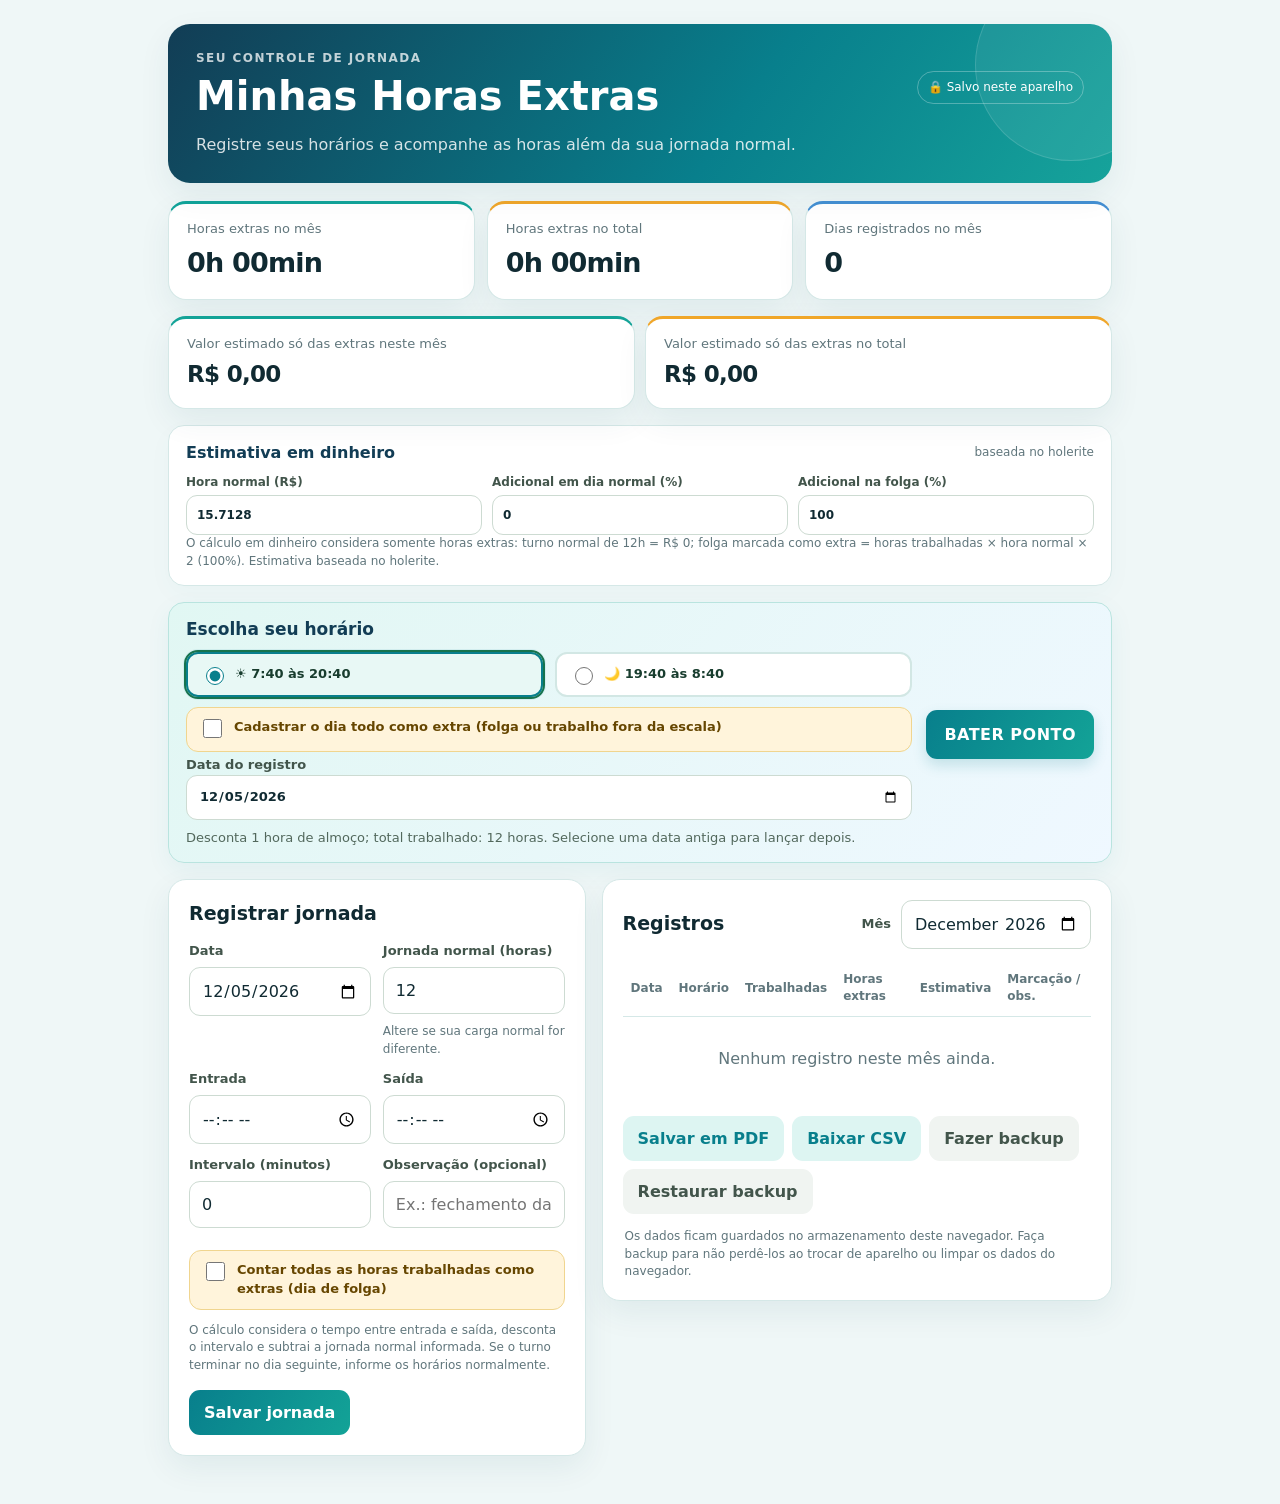
==== index.html @ ef418104 "Rename index 34.html to index.html" ====
<!doctype html>
<html lang="pt-BR">
<head>
<meta charset="utf-8">
<meta name="viewport" content="width=device-width, initial-scale=1">
<meta name="theme-color" content="#123b32">
<title>Minhas Horas Extras</title>
<style>
:root{--ink:#142820;--muted:#6c7b75;--bg:#f3f7f4;--card:#fff;--green:#16734e;--green2:#e2f3e9;--line:#e1e9e4;--red:#b63838;--shadow:0 10px 30px #123b3210}*{box-sizing:border-box}body{margin:0;background:var(--bg);color:var(--ink);font:16px/1.45 system-ui,-apple-system,Segoe UI,Roboto,sans-serif}.wrap{max-width:980px;margin:auto;padding:24px 18px 48px}.hero{background:linear-gradient(125deg,#123b32,#1b7651);color:#fff;border-radius:22px;padding:26px 28px;margin-bottom:18px;box-shadow:var(--shadow)}.topline{display:flex;justify-content:space-between;align-items:center;gap:12px}.eyebrow{font-size:12px;text-transform:uppercase;letter-spacing:.12em;opacity:.75;font-weight:750}.hero h1{font-size:clamp(27px,5vw,40px);line-height:1.05;margin:8px 0}.hero p{margin:8px 0 0;opacity:.83}.local{font-size:12px;border:1px solid #ffffff48;padding:7px 10px;border-radius:999px;white-space:nowrap}.quick-banner{display:flex;align-items:center;justify-content:space-between;gap:14px;background:#e2f3e9;border:1px solid #b7dfc5;border-radius:16px;padding:14px 17px;margin:0 0 16px}.quick-banner p{margin:3px 0 0;color:#52685c;font-size:13px}.quick-banner strong{color:#123b32}.quick-banner button{font-size:16px;padding:13px 18px;white-space:nowrap}.shift-choices{display:flex;gap:10px;flex-wrap:wrap;margin-top:10px}.shift-choice{display:flex;align-items:center;gap:8px;background:#fff;border:1px solid #bed7c6;border-radius:12px;padding:10px 13px;cursor:pointer;color:#183d2e;font-weight:700}.shift-choice:has(input:checked){outline:2px solid #16734e;border-color:#16734e;background:#f4fbf6}.shift-choice input{width:18px;height:18px;min-height:18px;accent-color:#16734e}.quick-actions{display:flex;flex-direction:column;align-items:flex-start;gap:5px}.quick-banner button{margin-top:5px}.stats{display:grid;grid-template-columns:repeat(3,1fr);gap:12px;margin:16px 0}.stat,.panel{background:var(--card);border:1px solid var(--line);border-radius:18px;box-shadow:var(--shadow)}.stat{padding:16px 18px}.stat small{color:var(--muted);display:block;font-size:13px}.stat strong{display:block;font-size:27px;margin-top:5px;letter-spacing:-.03em}.grid{display:grid;grid-template-columns:minmax(340px,.9fr) minmax(500px,1.1fr);gap:16px;align-items:start}.grid>.panel:first-child{grid-column:1}.grid>.panel:nth-child(2){grid-column:2;grid-row:1}.panel{padding:20px}.panel h2{font-size:19px;margin:0 0 15px}.fields{display:grid;grid-template-columns:1fr 1fr;gap:12px}.field{display:flex;flex-direction:column;gap:6px}.field.full{grid-column:1/-1}label{font-size:13px;font-weight:700;color:#42554b}input,select{font:inherit;color:var(--ink);border:1px solid #cddbd2;border-radius:11px;padding:11px 12px;background:#fff;width:100%;min-height:44px}input:focus,select:focus{outline:3px solid #16734e22;border-color:var(--green)}.hint{font-size:12px;color:var(--muted);margin-top:3px}.actions{display:flex;gap:8px;flex-wrap:wrap;margin-top:16px}button,.btn{font:inherit;font-weight:700;border:0;border-radius:11px;padding:11px 15px;cursor:pointer;min-height:42px}.primary{background:var(--green);color:#fff}.secondary{background:var(--green2);color:var(--green)}.plain{background:#f0f4f1;color:#42554b}.danger{background:#fff0f0;color:var(--red)}button:hover{filter:brightness(.97)}.toolbar{display:flex;justify-content:space-between;align-items:center;gap:10px;margin:0 0 12px}.toolbar h2{margin:0}.month{max-width:190px}.table-wrap{overflow:auto}table{width:100%;border-collapse:collapse;min-width:530px}th{text-align:left;font-size:12px;color:var(--muted);font-weight:750;padding:10px 8px;border-bottom:1px solid var(--line)}td{padding:12px 8px;border-bottom:1px solid var(--line);font-size:14px;vertical-align:middle}.tag{display:inline-block;background:var(--green2);color:var(--green);font-weight:750;padding:4px 8px;border-radius:999px;white-space:nowrap}.zero{background:#f0f3f1;color:#607168}.row-actions{display:flex;gap:6px}.row-actions button{padding:6px 9px;min-height:32px;font-size:12px}.empty{text-align:center;padding:30px 10px;color:var(--muted)}.footnote{color:var(--muted);font-size:12px;margin:14px 2px 0}.notice{display:none;background:#fff5df;border:1px solid #f1d99e;color:#704d0d;padding:10px 12px;border-radius:11px;margin:0 0 12px;font-size:13px}.filterrow{display:flex;align-items:center;gap:10px}.filterrow label{white-space:nowrap}.print-only{display:none}@media print{body{background:#fff;color:#111;font-size:12px}.wrap{max-width:none;padding:0}.hero{background:#fff!important;color:#111;border:1px solid #bbb;box-shadow:none;padding:14px 16px;margin-bottom:10px}.hero p,.local,.eyebrow{color:#444;opacity:1}.stats{gap:8px;margin:8px 0}.stat,.panel{box-shadow:none;border:1px solid #bbb;border-radius:8px}.stat{padding:9px 12px}.stat strong{font-size:20px}.grid{display:block}.grid>.panel:first-child,.toolbar .filterrow,.actions,.footnote,.row-actions,.notice{display:none!important}.panel{padding:12px;margin-top:8px}.toolbar{display:block}table{min-width:0}th,td{padding:6px 5px;font-size:11px}.print-only{display:block!important}.tag{background:#eee!important;color:#111!important;border:1px solid #bbb}.empty{padding:16px}}@media(max-width:900px){.grid{grid-template-columns:1fr}.grid>.panel:first-child,.grid>.panel:nth-child(2){grid-column:1;grid-row:auto}}@media(max-width:760px){.wrap{padding:14px 12px 34px}.hero{padding:22px 20px;border-radius:18px}.stats{gap:8px}.stat{padding:13px 11px}.stat strong{font-size:22px}.stat small{font-size:11px}.grid{grid-template-columns:1fr}.panel{padding:17px}.toolbar{align-items:flex-start;flex-direction:column}.month{max-width:100%;width:100%}}@media(max-width:390px){.fields{grid-template-columns:1fr}.field.full{grid-column:auto}.local{font-size:10px}}

/* Tema Bater Ponto: verde, turquesa e âmbar */
:root{--ink:#102a32;--muted:#60767c;--bg:#eff7f7;--card:#fff;--green:#087f8c;--green2:#ddf5f2;--line:#d5e8e7;--shadow:0 12px 32px #12495012}
.hero{background:linear-gradient(125deg,#123d55 0%,#087f8c 60%,#16a39b 100%);position:relative;overflow:hidden}
.hero:after{content:"";position:absolute;width:190px;height:190px;border-radius:50%;right:-55px;top:-55px;background:#ffffff12;border:1px solid #ffffff22}
.quick-banner{background:linear-gradient(130deg,#e1f7f3,#eff8ff);border:1px solid #b9e4df;box-shadow:0 8px 25px #087f8c10}
.quick-banner>div:first-child{flex:1}
.shift-choices{gap:12px}
.shift-choice{flex:1;min-width:200px;border:2px solid #d2e7e4;background:#fff;transition:.15s}
.shift-choice:has(input:checked){border-color:#087f8c;background:#e8f8f5;box-shadow:0 0 0 3px #087f8c15}
.shift-choice input{accent-color:#087f8c}
.quick-banner>div:first-child>strong{font-size:17px;color:#123d55}
.quick-banner>div:first-child>p{margin-top:9px}
.quick-actions button{background:linear-gradient(120deg,#087f8c,#13a397);box-shadow:0 6px 14px #087f8c30;letter-spacing:.03em}
.tag{background:#fff1d6;color:#8a5600}
.quick-extra{display:flex;align-items:center;gap:9px;margin-top:12px;color:#314e52;font-size:14px;font-weight:700;cursor:pointer}.quick-offday{display:flex;align-items:flex-start;gap:9px;margin-top:10px;padding:10px 12px;background:#fff4db;border:1px solid #f0d58f;border-radius:12px;color:#664600;font-size:13px;font-weight:700;cursor:pointer}.quick-offday input{width:19px;height:19px;min-height:19px;accent-color:#e29a18;flex:0 0 auto;margin-top:1px}
.quick-extra input{width:19px;height:19px;min-height:19px;accent-color:#f0a629}
.extra-note{display:inline-flex;padding:3px 8px;border-radius:99px;background:#fff1d6;color:#885600;font-size:12px;font-weight:800;white-space:nowrap}
.stat:first-child{border-top:3px solid #10a399}.stat:nth-child(2){border-top:3px solid #f0a629}.stat:nth-child(3){border-top:3px solid #438fd3}
.primary{background:linear-gradient(120deg,#087f8c,#13a397)}
.mobile-nav{display:none}
@media(max-width:760px){.money-fields{grid-template-columns:1fr 1fr}.money-fields label:first-child{grid-column:1/-1}.money-summary{grid-template-columns:1fr 1fr;gap:8px}.money-summary .stat{padding:11px}.money-summary .stat strong{font-size:18px}body{padding-bottom:88px}.mobile-nav{position:fixed;z-index:30;left:0;right:0;bottom:0;display:grid;grid-template-columns:1fr 1fr;gap:8px;padding:9px 14px calc(9px + env(safe-area-inset-bottom));background:#fff;border-top:1px solid #d5e8e7;box-shadow:0 -8px 24px #123d5514}.mobile-nav button{display:flex;flex-direction:column;align-items:center;justify-content:center;gap:3px;border:0;border-radius:13px;background:transparent;color:#60767c;font-size:11px;font-weight:750;min-height:56px;padding:5px}.mobile-nav button svg{width:23px;height:23px;stroke:currentColor;fill:none;stroke-width:2;stroke-linecap:round;stroke-linejoin:round}.mobile-nav button.active{color:#087f8c;background:#e2f5f2}.mobile-tab-records .quick-banner,.mobile-tab-records .grid>.panel:first-child{display:none!important}.mobile-tab-punch .grid>.panel:nth-child(2){display:none!important}.mobile-tab-records .grid>.panel:nth-child(2){display:block!important}
.quick-banner{align-items:stretch;flex-direction:column}.quick-actions{width:100%}.quick-actions button{width:100%;min-height:54px}.shift-choice{min-width:100%}}
@media(max-width:760px){.table-wrap{width:100%;overflow:visible}table{display:block!important;table-layout:fixed;min-width:0!important;width:100%!important;border-collapse:separate;border-spacing:0}table thead{display:none!important}table tbody{display:block!important;width:100%!important}table tbody tr{display:block!important;width:100%!important;margin:0 0 10px;background:#fff;border:1px solid #d5e8e7;border-radius:14px;overflow:hidden;box-shadow:0 4px 14px #123d5508}table tbody td{display:flex!important;box-sizing:border-box;width:100%!important;min-width:0!important;align-items:center;justify-content:space-between;gap:10px;padding:8px 12px;border-bottom:1px solid #edf2ef;font-size:13px;text-align:right;overflow-wrap:anywhere}table tbody td::before{content:attr(data-label);display:block;flex:0 0 102px;width:102px;font-size:11px;line-height:1.2;font-weight:750;color:#60767c;text-align:left;white-space:normal;overflow-wrap:normal;word-break:normal}table tbody td>*{min-width:0}table tbody td:last-child{justify-content:flex-end;border-bottom:0;padding-top:8px;padding-bottom:8px}.row-actions{gap:8px}.row-actions button{min-height:36px;padding:7px 12px}.empty{padding:22px 8px}}@media print{.quick-banner{display:none!important}}

.money-panel{background:#fff;border:1px solid #d5e8e7;border-radius:16px;padding:15px 17px;margin:0 0 16px;box-shadow:0 8px 25px #087f8c08}.money-panel-head{display:flex;justify-content:space-between;align-items:center;gap:8px;margin-bottom:10px}.money-panel-head strong{color:#123d55}.money-panel-head small,.money-hint{color:#60767c;font-size:12px}.money-fields{display:grid;grid-template-columns:repeat(3,minmax(0,1fr));gap:10px}.money-fields label{font-size:12px}.money-fields input{margin-top:4px;min-height:40px;padding:8px 10px}.money-summary{display:grid;grid-template-columns:1fr 1fr;gap:10px;margin:0 0 16px}.money-summary .stat{border-top:3px solid #13a397}.money-summary .stat:nth-child(2){border-top-color:#f0a629}.money-summary .stat strong{font-size:23px}.money-chip{font-weight:800;color:#087f8c;white-space:nowrap}.mobile-records{display:none}
@media(max-width:760px){.table-wrap{overflow:visible;width:100%}.table-wrap>table{display:none!important}.mobile-records{display:grid!important;grid-template-columns:minmax(0,1fr);gap:10px;width:100%;max-width:100%;box-sizing:border-box}.mobile-record-card{display:block;min-width:0;width:100%;box-sizing:border-box;background:#fff;border:1px solid #d5e8e7;border-radius:14px;padding:10px 13px;box-shadow:0 4px 14px #123d5508;overflow:hidden}.mobile-record-head{display:flex;justify-content:space-between;align-items:center;gap:8px;padding-bottom:8px;border-bottom:1px solid #edf2ef}.mobile-record-head>strong{font-size:14px;color:#102a32}.mobile-extra-tag{display:inline-flex;align-items:center;max-width:62%;padding:4px 8px;border-radius:99px;background:#edf3f2;color:#49615c;font-size:11px;font-weight:800;white-space:normal;line-height:1.2}.mobile-extra-tag.offday{background:#fff1d6;color:#885600}.mobile-record-line{display:grid;grid-template-columns:100px minmax(0,1fr);align-items:start;gap:8px;padding:6px 0;border-bottom:1px solid #f0f3f1;font-size:12px}.mobile-record-line>span{color:#60767c;font-weight:700}.mobile-record-line>strong{text-align:right;color:#263d3d;overflow-wrap:anywhere;font-weight:700}.mobile-record-actions{display:flex;justify-content:flex-end;gap:8px;padding-top:8px}.mobile-record-actions button{min-height:34px;padding:6px 12px}.mobile-records+.empty{padding:20px 8px}}
@media print{.mobile-records{display:none!important}.table-wrap>table{display:table!important}}
</style>
</head>
<body>
<div class="wrap">
<header class="hero"><div class="topline"><div><div class="eyebrow">Seu controle de jornada</div><h1>Minhas Horas Extras</h1></div><span class="local">🔒 Salvo neste aparelho</span></div><p>Registre seus horários e acompanhe as horas além da sua jornada normal.</p></header>
<section class="stats" aria-label="Resumo"><div class="stat"><small>Horas extras no mês</small><strong id="monthTotal">0h 00min</strong></div><div class="stat"><small>Horas extras no total</small><strong id="allTotal">0h 00min</strong></div><div class="stat"><small>Dias registrados no mês</small><strong id="dayCount">0</strong></div></section>
<section class="money-summary" aria-label="Estimativa de valores"><div class="stat"><small>Valor estimado só das extras neste mês</small><strong id="moneyMonth">R$ 0,00</strong></div><div class="stat"><small>Valor estimado só das extras no total</small><strong id="moneyAll">R$ 0,00</strong></div></section>
<section class="money-panel"><div class="money-panel-head"><strong>Estimativa em dinheiro</strong><small>baseada no holerite</small></div><div class="money-fields"><label>Hora normal (R$)<input id="hourlyRate" type="number" min="0" step="0.0001" value="15.7128" inputmode="decimal"></label><label>Adicional em dia normal (%)<input id="regularRate" type="number" min="0" step="1" value="0" inputmode="numeric"></label><label>Adicional na folga (%)<input id="offRate" type="number" min="0" step="1" value="100" inputmode="numeric"></label></div><div class="money-hint">O cálculo em dinheiro considera somente horas extras: turno normal de 12h = R$ 0; folga marcada como extra = horas trabalhadas × hora normal × 2 (100%). Estimativa baseada no holerite.</div></section>
<div class="quick-banner"><div><strong>Escolha seu horário</strong><div class="shift-choices"><label class="shift-choice"><input type="radio" name="shiftChoice" value="day" checked><span>☀️ 7:40 às 20:40</span></label><label class="shift-choice"><input type="radio" name="shiftChoice" value="night"><span>🌙 19:40 às 8:40</span></label></div><label class="quick-offday"><input id="quickOffDay" type="checkbox"><span>Cadastrar o dia todo como extra (folga ou trabalho fora da escala)</span></label><label class="quick-date" for="quickDate">Data do registro<input id="quickDate" type="date"></label><p>Desconta 1 hora de almoço; total trabalhado: 12 horas. Selecione uma data antiga para lançar depois.</p></div><div class="quick-actions"><button class="primary" type="button" id="quickBtnTop">BATER PONTO</button></div></div>
<div id="notice" class="notice"></div>
<main class="grid">
<section class="panel"><h2 id="formTitle">Registrar jornada</h2><form id="entryForm"><input type="hidden" id="editId"><div class="fields">
<div class="field"><label for="date">Data</label><input id="date" type="date" required></div>
<div class="field"><label for="normal">Jornada normal (horas)</label><input id="normal" type="number" min="0" max="24" step="0.25" value="12" required><span class="hint">Altere se sua carga normal for diferente.</span></div>
<div class="field"><label for="start">Entrada</label><input id="start" type="time" required></div>
<div class="field"><label for="end">Saída</label><input id="end" type="time" required></div>
<div class="field"><label for="break">Intervalo (minutos)</label><input id="break" type="number" min="0" max="1440" step="1" value="0" required></div>
<div class="field"><label for="note">Observação (opcional)</label><input id="note" type="text" maxlength="100" placeholder="Ex.: fechamento da loja"></div><div class="field full"><label class="quick-offday"><input id="offDayFlag" type="checkbox"><span>Contar todas as horas trabalhadas como extras (dia de folga)</span></label></div>
</div><div class="hint" style="margin-top:12px">O cálculo considera o tempo entre entrada e saída, desconta o intervalo e subtrai a jornada normal informada. Se o turno terminar no dia seguinte, informe os horários normalmente.</div><div class="actions"><button class="primary" type="submit" id="saveBtn">Salvar jornada</button><button class="plain" type="button" id="cancelEdit" style="display:none">Cancelar edição</button></div></form></section>
<section class="panel"><div class="toolbar"><h2>Registros</h2><div class="filterrow"><label for="monthFilter">Mês</label><input class="month" id="monthFilter" type="month"></div></div><div class="table-wrap"><div id="mobileRecords" class="mobile-records" aria-label="Registros no iPhone"></div><table><thead><tr><th>Data</th><th>Horário</th><th>Trabalhadas</th><th>Horas extras</th><th>Estimativa</th><th>Marcação / obs.</th><th>Ações</th></tr></thead><tbody id="rows"></tbody></table><div class="empty" id="empty">Nenhum registro neste mês ainda.</div></div><div class="actions"><button class="secondary" type="button" id="pdfBtn">Salvar em PDF</button><button class="secondary" type="button" id="exportBtn">Baixar CSV</button><button class="plain" type="button" id="backupBtn">Fazer backup</button><label for="restoreFile" class="btn plain" style="display:inline-flex;align-items:center">Restaurar backup</label><input id="restoreFile" type="file" accept="application/json,.json" hidden></div><p class="footnote">Os dados ficam guardados no armazenamento deste navegador. Faça backup para não perdê-los ao trocar de aparelho ou limpar os dados do navegador.</p></section>
</main>
</div>
<nav class="mobile-nav" aria-label="Navegação do app"><button id="navPunch" class="active" type="button" aria-label="Bater ponto"><svg viewBox="0 0 24 24" aria-hidden="true"><circle cx="12" cy="12" r="9"></circle><path d="M12 7v5l3 2"></path></svg><span>Bater ponto</span></button><button id="navRecords" type="button" aria-label="Registros"><svg viewBox="0 0 24 24" aria-hidden="true"><path d="M8 4h11a1 1 0 0 1 1 1v15H7V5a1 1 0 0 1 1-1Z"></path><path d="M4 7v14h15M10 9h6M10 13h6M10 17h4"></path></svg><span>Registros</span></button></nav>
<script>
(()=>{
'use strict';
const KEY='minhasHorasExtras_v1';
const mobileQuery=window.matchMedia('(max-width: 760px)');
function setMobileTab(tab){document.body.classList.toggle('mobile-tab-records',tab==='records');document.body.classList.toggle('mobile-tab-punch',tab!=='records');$('navPunch').classList.toggle('active',tab!=='records');$('navRecords').classList.toggle('active',tab==='records');window.scrollTo({top:0,behavior:'smooth'});}

const TEMPLATE_KEY='minhasHorasExtras_template_v1';
const $=id=>document.getElementById(id);
let entries=[];
try{entries=JSON.parse(localStorage.getItem(KEY)||'[]');if(!Array.isArray(entries))entries=[];}catch(e){entries=[];}
let rates={hourly:15.7128,regular:0,off:100};
try{const saved=JSON.parse(localStorage.getItem('minhasHorasExtras_rates')||'null');if(saved)rates={...rates,...saved};}catch(e){}
// User says only work on scheduled days off earns the 100% premium; regular 12h shifts are not overtime.
if(Number(rates.regular)===100&&Number(rates.off)===100){rates.regular=0;localStorage.setItem('minhasHorasExtras_rates',JSON.stringify(rates));}
let template=null;
try{template=JSON.parse(localStorage.getItem(TEMPLATE_KEY)||'null');}catch(e){template=null;}
if(!template&&entries.length){const latest=entries.slice().sort((a,b)=>b.date.localeCompare(a.date))[0];template={start:latest.start,end:latest.end,breakMin:latest.breakMin||0,normal:latest.normal||8};}
// User's regular shifts are 12 hours worked after a 1-hour lunch; normalize older quick-punch defaults that assumed 8 hours.
if(!localStorage.getItem('normalHours')||localStorage.getItem('normalHours')==='8')localStorage.setItem('normalHours','12');
if(template&&Number(template.normal)===8){template.normal=12;localStorage.setItem(TEMPLATE_KEY,JSON.stringify(template));}
for(const e of entries){if(!e.offDay&&((e.start==='07:40'&&e.end==='20:40')||(e.start==='19:40'&&e.end==='08:40'))){e.breakMin=60;e.normal=12;e.extraMarked=false;}}
localStorage.setItem(KEY,JSON.stringify(entries));
const pad=n=>String(n).padStart(2,'0');
function localDate(d=new Date()){return `${d.getFullYear()}-${pad(d.getMonth()+1)}-${pad(d.getDate())}`;}
function minsToText(n){n=Math.max(0,Math.round(n));return `${Math.floor(n/60)}h ${pad(n%60)}min`;}
function save(){localStorage.setItem(KEY,JSON.stringify(entries));render();}
function esc(s){return String(s||'').replace(/[&<>"']/g,c=>({'&':'&amp;','<':'&lt;','>':'&gt;','"':'&quot;',"'":'&#39;'}[c]));}
function worked(e){let [sh,sm]=e.start.split(':').map(Number),[eh,em]=e.end.split(':').map(Number);let duration=eh*60+em-(sh*60+sm);if(duration<=0)duration+=1440;return Math.max(0,duration-Number(e.breakMin||0));}
function calc(e){if(e.offDay)return worked(e);const standardShift=(e.start==='07:40'&&e.end==='20:40')||(e.start==='19:40'&&e.end==='08:40');if(standardShift)return 0;return Math.max(0,worked(e)-Number(e.normal||0)*60);}
function money(e){const extraHours=calc(e)/60;const pct=e.offDay?rates.off:rates.regular;return extraHours*rates.hourly*(1+pct/100);}
function brl(n){return new Intl.NumberFormat('pt-BR',{style:'currency',currency:'BRL'}).format(n||0);}
function render(){const month=$('monthFilter').value;const filtered=entries.filter(e=>!month||e.date.startsWith(month)).sort((a,b)=>b.date.localeCompare(a.date)||b.start.localeCompare(a.start));$('rows').innerHTML=filtered.map(e=>{const x=calc(e);return `<tr><td>${e.date.split('-').reverse().join('/')}</td><td>${esc(e.start)}–${esc(e.end)}</td><td>${minsToText(worked(e))}</td><td><span class="tag ${x===0?'zero':''}">${minsToText(x)}</span></td><td>${brl(money(e))}</td><td>${e.offDay?'<span class="extra-note">Dia todo extra</span> ':e.extraMarked?'<span class="extra-note">Extra</span> ':''}${esc(e.note)||'—'}</td><td><div class="row-actions"><button class="plain" data-edit="${esc(e.id)}" type="button">Editar</button><button class="danger" data-del="${esc(e.id)}" type="button">Excluir</button></div></td></tr>`}).join('');$('mobileRecords').innerHTML=filtered.map(e=>{const x=calc(e);return `<article class="mobile-record-card"><div class="mobile-record-head"><strong>${e.date.split('-').reverse().join('/')}</strong><span class="mobile-extra-tag ${e.offDay?'offday':''}">${e.offDay?'Dia todo extra':e.extraMarked?'Extra':'Jornada normal'}</span></div><div class="mobile-record-line"><span>Horário</span><strong>${esc(e.start)}–${esc(e.end)}</strong></div><div class="mobile-record-line"><span>Trabalhadas</span><strong>${minsToText(worked(e))}</strong></div><div class="mobile-record-line"><span>Horas extras</span><strong>${minsToText(x)}</strong></div><div class="mobile-record-line"><span>Estimativa</span><strong class="money-chip">${brl(money(e))}</strong></div>${e.note?`<div class="mobile-record-line"><span>Observação</span><strong>${esc(e.note)}</strong></div>`:''}<div class="mobile-record-actions"><button class="plain" data-edit="${esc(e.id)}" type="button">Editar</button><button class="danger" data-del="${esc(e.id)}" type="button">Excluir</button></div></article>`}).join('');bindRecordActions($('rows'));bindRecordActions($('mobileRecords'));$('empty').style.display=filtered.length?'none':'block';const totalMonth=entries.filter(e=>e.date.startsWith(month||localDate().slice(0,7))).reduce((a,e)=>a+calc(e),0);const all=entries.reduce((a,e)=>a+calc(e),0);$('monthTotal').textContent=minsToText(totalMonth);$('allTotal').textContent=minsToText(all);$('dayCount').textContent=entries.filter(e=>e.date.startsWith(month||localDate().slice(0,7))).length;$('moneyMonth').textContent=brl(entries.filter(e=>e.date.startsWith(month||localDate().slice(0,7))).reduce((a,e)=>a+money(e),0));$('moneyAll').textContent=brl(entries.reduce((a,e)=>a+money(e),0));}
function editEntry(id){const e=entries.find(x=>x.id===id);if(!e)return;$('editId').value=e.id;$('date').value=e.date;$('start').value=e.start;$('end').value=e.end;$('break').value=e.breakMin;$('normal').value=e.normal;$('note').value=e.note||'';$('offDayFlag').checked=!!e.offDay;$('formTitle').textContent='Editar jornada';$('saveBtn').textContent='Salvar alterações';$('cancelEdit').style.display='inline-block';if(mobileQuery.matches)setMobileTab('punch');window.scrollTo({top:0,behavior:'smooth'});}
function deleteEntry(id){const e=entries.find(x=>x.id===id);if(!e)return;const label=e.date.split('-').reverse().join('/');if(!window.confirm(`Excluir o registro de ${label}?`))return;entries=entries.filter(x=>x.id!==id);save();}
function bindRecordActions(root){root.querySelectorAll('[data-edit]').forEach(button=>button.addEventListener('click',()=>editEntry(button.dataset.edit)));root.querySelectorAll('[data-del]').forEach(button=>button.addEventListener('click',()=>deleteEntry(button.dataset.del)));}
function applyTemplate(){if(!template)return;$('start').value=template.start||'';$('end').value=template.end||'';$('break').value=template.breakMin??0;$('normal').value=template.normal||localStorage.getItem('normalHours')||'12';}
function resetForm(){ $('entryForm').reset();$('date').value=localDate();$('normal').value=localStorage.getItem('normalHours')||'12';$('break').value='0';$('offDayFlag').checked=false;applyTemplate();$('editId').value='';$('formTitle').textContent='Registrar jornada';$('saveBtn').textContent='Salvar jornada';$('cancelEdit').style.display='none';}
$('hourlyRate').value=rates.hourly;$('regularRate').value=rates.regular;$('offRate').value=rates.off;$('date').value=localDate();$('quickDate').value=localDate();$('monthFilter').value=localDate().slice(0,7);$('normal').value=localStorage.getItem('normalHours')||'12';applyTemplate();const savedShift=localStorage.getItem('minhasHorasExtras_shift');if(savedShift&&document.querySelector(`input[name="shiftChoice"][value="${savedShift}"]`))document.querySelector(`input[name="shiftChoice"][value="${savedShift}"]`).checked=true;render();
$('entryForm').addEventListener('submit',ev=>{ev.preventDefault();const rec={id:$('editId').value||((Date.now().toString(36))+Math.random().toString(36).slice(2,7)),date:$('date').value,start:$('start').value,end:$('end').value,breakMin:Number($('break').value),normal:Number($('normal').value),note:$('note').value.trim(),extraMarked:calc({start:$('start').value,end:$('end').value,breakMin:Number($('break').value),normal:Number($('normal').value)})>0,offDay:$('offDayFlag').checked};if(!rec.date||!rec.start||!rec.end||rec.normal<0||rec.breakMin<0){return;}localStorage.setItem('normalHours',String(rec.normal));template={start:rec.start,end:rec.end,breakMin:rec.breakMin,normal:rec.normal};localStorage.setItem(TEMPLATE_KEY,JSON.stringify(template));const i=entries.findIndex(e=>e.id===rec.id);if(i>=0)entries[i]=rec;else entries.push(rec);$('monthFilter').value=rec.date.slice(0,7);save();resetForm();});
$('cancelEdit').addEventListener('click',resetForm);$('monthFilter').addEventListener('change',render);
for(const [id,key] of [['hourlyRate','hourly'],['regularRate','regular'],['offRate','off']])$(id).addEventListener('input',()=>{rates[key]=Math.max(0,Number($(id).value)||0);localStorage.setItem('minhasHorasExtras_rates',JSON.stringify(rates));render();});
$('navPunch').addEventListener('click',()=>setMobileTab('punch'));$('navRecords').addEventListener('click',()=>setMobileTab('records'));if(mobileQuery.matches)setMobileTab('punch');
function quickRegister(){const chosen=document.querySelector('input[name="shiftChoice"]:checked');const shifts={day:{start:'07:40',end:'20:40'},night:{start:'19:40',end:'08:40'}};const shift=shifts[chosen?.value||'day'];localStorage.setItem('minhasHorasExtras_shift',chosen?.value||'day');const today=$('quickDate').value||localDate();const duplicate=entries.some(e=>e.date===today&&e.start===shift.start&&e.end===shift.end);if(duplicate){alert('Esse horário já está registrado nessa data.');return;}const rec={id:Date.now().toString(36)+Math.random().toString(36).slice(2,7),date:today,start:shift.start,end:shift.end,breakMin:60,normal:Number(localStorage.getItem('normalHours')||12),note:'',extraMarked:$('quickOffDay').checked,offDay:$('quickOffDay').checked};entries.push(rec);$('monthFilter').value=today.slice(0,7);save();resetForm();$('quickDate').value=localDate();}
$('quickBtnTop').addEventListener('click',quickRegister);

function download(name,text,type){const a=document.createElement('a');a.href=URL.createObjectURL(new Blob([text],{type}));a.download=name;document.body.appendChild(a);a.click();a.remove();setTimeout(()=>URL.revokeObjectURL(a.href),1000);}
$('pdfBtn').addEventListener('click',()=>{window.print();});
$('exportBtn').addEventListener('click',()=>{if(!entries.length){alert('Ainda não há registros para exportar.');return;}const data=[['Data','Entrada','Saída','Intervalo (min)','Jornada normal (h)','Horas trabalhadas','Horas extras','Estimativa (R$)','Dia de folga','Marcado como extra','Observação'],...entries.slice().sort((a,b)=>a.date.localeCompare(b.date)).map(e=>[e.date,e.start,e.end,e.breakMin,e.normal,minsToText(worked(e)),minsToText(calc(e)),money(e).toFixed(2).replace('.',','),e.offDay?'Sim':'Não',e.extraMarked?'Sim':'Não',e.note||''])];const csv='\uFEFF'+data.map(r=>r.map(v=>'"'+String(v).replace(/"/g,'""')+'"').join(';')).join('\r\n');download('horas-extras.csv',csv,'text/csv;charset=utf-8');});
$('backupBtn').addEventListener('click',()=>download('backup-horas-extras.json',JSON.stringify({version:1,entries},null,2),'application/json'));
$('restoreFile').addEventListener('change',async ev=>{const file=ev.target.files[0];if(!file)return;try{const data=JSON.parse(await file.text());const list=Array.isArray(data)?data:data.entries;if(!Array.isArray(list)||!list.every(e=>e.date&&e.start&&e.end)){throw new Error('formato');}if(confirm(`Importar ${list.length} registro(s)? Os registros existentes serão mantidos e possíveis duplicados serão substituídos.`)){const map=new Map(entries.map(e=>[e.id,e]));list.forEach((e,i)=>{const item={...e,id:e.id||`restored-${i}-${Date.now()}`};map.set(item.id,item);});entries=[...map.values()];save();} }catch(e){alert('Não consegui ler esse backup. Escolha um arquivo JSON exportado por este app.');}ev.target.value='';});
})();
</script>
</body></html>
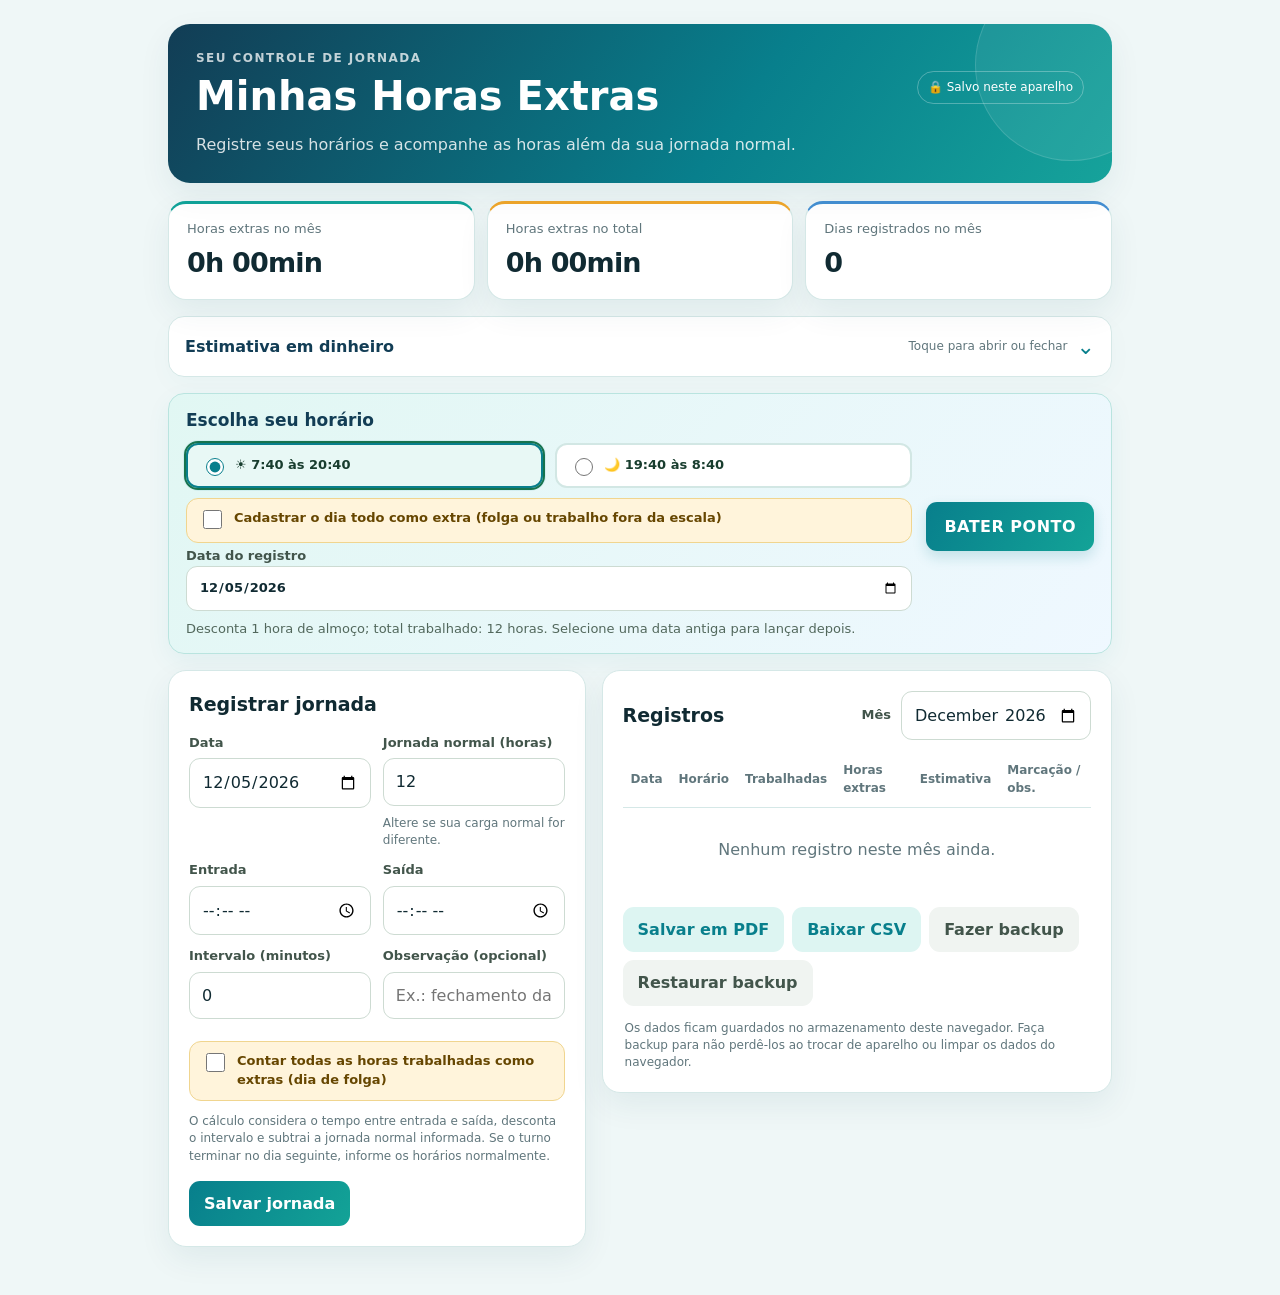
==== commit 9cb5023b: "Rename index 36.html to index.html" ====
--- a/index.html
+++ b/index.html
@@ -28,21 +28,21 @@
 .stat:first-child{border-top:3px solid #10a399}.stat:nth-child(2){border-top:3px solid #f0a629}.stat:nth-child(3){border-top:3px solid #438fd3}
 .primary{background:linear-gradient(120deg,#087f8c,#13a397)}
 .mobile-nav{display:none}
-@media(max-width:760px){.money-fields{grid-template-columns:1fr 1fr}.money-fields label:first-child{grid-column:1/-1}.money-summary{grid-template-columns:1fr 1fr;gap:8px}.money-summary .stat{padding:11px}.money-summary .stat strong{font-size:18px}body{padding-bottom:88px}.mobile-nav{position:fixed;z-index:30;left:0;right:0;bottom:0;display:grid;grid-template-columns:1fr 1fr;gap:8px;padding:9px 14px calc(9px + env(safe-area-inset-bottom));background:#fff;border-top:1px solid #d5e8e7;box-shadow:0 -8px 24px #123d5514}.mobile-nav button{display:flex;flex-direction:column;align-items:center;justify-content:center;gap:3px;border:0;border-radius:13px;background:transparent;color:#60767c;font-size:11px;font-weight:750;min-height:56px;padding:5px}.mobile-nav button svg{width:23px;height:23px;stroke:currentColor;fill:none;stroke-width:2;stroke-linecap:round;stroke-linejoin:round}.mobile-nav button.active{color:#087f8c;background:#e2f5f2}.mobile-tab-records .quick-banner,.mobile-tab-records .grid>.panel:first-child{display:none!important}.mobile-tab-punch .grid>.panel:nth-child(2){display:none!important}.mobile-tab-records .grid>.panel:nth-child(2){display:block!important}
-.quick-banner{align-items:stretch;flex-direction:column}.quick-actions{width:100%}.quick-actions button{width:100%;min-height:54px}.shift-choice{min-width:100%}}
+@media(max-width:760px){.money-fields{grid-template-columns:1fr 1fr}.money-fields label:first-child{grid-column:1/-1}.money-summary{grid-template-columns:1fr 1fr;gap:8px}.money-summary .stat{padding:11px}.money-summary .stat strong{font-size:18px}body{padding-bottom:88px}.mobile-nav{position:fixed;z-index:30;left:0;right:0;bottom:0;display:grid;grid-template-columns:1fr 1fr;gap:8px;padding:9px 14px calc(9px + env(safe-area-inset-bottom));background:#fff;border-top:1px solid #d5e8e7;box-shadow:0 -8px 24px #123d5514}.mobile-nav button{display:flex;flex-direction:column;align-items:center;justify-content:center;gap:3px;border:0;border-radius:13px;background:transparent;color:#60767c;font-size:11px;font-weight:750;min-height:56px;padding:5px}.mobile-nav button svg{width:23px;height:23px;stroke:currentColor;fill:none;stroke-width:2;stroke-linecap:round;stroke-linejoin:round}.mobile-nav button.active{color:#087f8c;background:#e2f5f2}.mobile-tab-records .quick-banner,.mobile-tab-records .stats,.mobile-tab-records .money-summary,.mobile-tab-records .money-panel,.mobile-tab-records .grid>.panel:first-child{display:none!important}.mobile-tab-punch .grid>.panel:nth-child(2){display:none!important}.mobile-tab-records .grid>.panel:nth-child(2){display:block!important}
+.quick-banner{align-items:stretch;flex-direction:column}.quick-actions{order:-1;width:100%;margin:0 0 8px}.quick-actions button{width:100%;min-height:54px}.shift-choice{min-width:100%}}
 @media(max-width:760px){.table-wrap{width:100%;overflow:visible}table{display:block!important;table-layout:fixed;min-width:0!important;width:100%!important;border-collapse:separate;border-spacing:0}table thead{display:none!important}table tbody{display:block!important;width:100%!important}table tbody tr{display:block!important;width:100%!important;margin:0 0 10px;background:#fff;border:1px solid #d5e8e7;border-radius:14px;overflow:hidden;box-shadow:0 4px 14px #123d5508}table tbody td{display:flex!important;box-sizing:border-box;width:100%!important;min-width:0!important;align-items:center;justify-content:space-between;gap:10px;padding:8px 12px;border-bottom:1px solid #edf2ef;font-size:13px;text-align:right;overflow-wrap:anywhere}table tbody td::before{content:attr(data-label);display:block;flex:0 0 102px;width:102px;font-size:11px;line-height:1.2;font-weight:750;color:#60767c;text-align:left;white-space:normal;overflow-wrap:normal;word-break:normal}table tbody td>*{min-width:0}table tbody td:last-child{justify-content:flex-end;border-bottom:0;padding-top:8px;padding-bottom:8px}.row-actions{gap:8px}.row-actions button{min-height:36px;padding:7px 12px}.empty{padding:22px 8px}}@media print{.quick-banner{display:none!important}}
 
-.money-panel{background:#fff;border:1px solid #d5e8e7;border-radius:16px;padding:15px 17px;margin:0 0 16px;box-shadow:0 8px 25px #087f8c08}.money-panel-head{display:flex;justify-content:space-between;align-items:center;gap:8px;margin-bottom:10px}.money-panel-head strong{color:#123d55}.money-panel-head small,.money-hint{color:#60767c;font-size:12px}.money-fields{display:grid;grid-template-columns:repeat(3,minmax(0,1fr));gap:10px}.money-fields label{font-size:12px}.money-fields input{margin-top:4px;min-height:40px;padding:8px 10px}.money-summary{display:grid;grid-template-columns:1fr 1fr;gap:10px;margin:0 0 16px}.money-summary .stat{border-top:3px solid #13a397}.money-summary .stat:nth-child(2){border-top-color:#f0a629}.money-summary .stat strong{font-size:23px}.money-chip{font-weight:800;color:#087f8c;white-space:nowrap}.mobile-records{display:none}
+.money-details{background:transparent;border:0;margin:0 0 16px}.money-details>summary{list-style:none;cursor:pointer;display:flex;align-items:center;gap:9px;padding:14px 16px;background:#fff;border:1px solid #d5e8e7;border-radius:16px;box-shadow:0 8px 25px #087f8c08;min-height:56px}.money-details>summary::-webkit-details-marker{display:none}.money-summary-title{font-weight:800;color:#123d55;font-size:16px}.money-summary-subtitle{font-size:12px;color:#60767c;margin-left:auto}.money-chevron{font-size:22px;color:#087f8c;transition:transform .18s}.money-details[open] .money-chevron{transform:rotate(180deg)}.money-content{padding-top:12px}.money-content .money-summary{margin-bottom:12px}.money-content .money-panel{margin-bottom:0}.money-panel{background:#fff;border:1px solid #d5e8e7;border-radius:16px;padding:15px 17px;margin:0 0 16px;box-shadow:0 8px 25px #087f8c08}.money-panel-head{display:flex;justify-content:space-between;align-items:center;gap:8px;margin-bottom:10px}.money-panel-head strong{color:#123d55}.money-panel-head small,.money-hint{color:#60767c;font-size:12px}.money-fields{display:grid;grid-template-columns:repeat(3,minmax(0,1fr));gap:10px}.money-fields label{font-size:12px}.money-fields input{margin-top:4px;min-height:40px;padding:8px 10px}.money-summary{display:grid;grid-template-columns:1fr 1fr;gap:10px;margin:0 0 16px}.money-summary .stat{border-top:3px solid #13a397}.money-summary .stat:nth-child(2){border-top-color:#f0a629}.money-summary .stat strong{font-size:23px}.money-chip{font-weight:800;color:#087f8c;white-space:nowrap}.mobile-records{display:none}
 @media(max-width:760px){.table-wrap{overflow:visible;width:100%}.table-wrap>table{display:none!important}.mobile-records{display:grid!important;grid-template-columns:minmax(0,1fr);gap:10px;width:100%;max-width:100%;box-sizing:border-box}.mobile-record-card{display:block;min-width:0;width:100%;box-sizing:border-box;background:#fff;border:1px solid #d5e8e7;border-radius:14px;padding:10px 13px;box-shadow:0 4px 14px #123d5508;overflow:hidden}.mobile-record-head{display:flex;justify-content:space-between;align-items:center;gap:8px;padding-bottom:8px;border-bottom:1px solid #edf2ef}.mobile-record-head>strong{font-size:14px;color:#102a32}.mobile-extra-tag{display:inline-flex;align-items:center;max-width:62%;padding:4px 8px;border-radius:99px;background:#edf3f2;color:#49615c;font-size:11px;font-weight:800;white-space:normal;line-height:1.2}.mobile-extra-tag.offday{background:#fff1d6;color:#885600}.mobile-record-line{display:grid;grid-template-columns:100px minmax(0,1fr);align-items:start;gap:8px;padding:6px 0;border-bottom:1px solid #f0f3f1;font-size:12px}.mobile-record-line>span{color:#60767c;font-weight:700}.mobile-record-line>strong{text-align:right;color:#263d3d;overflow-wrap:anywhere;font-weight:700}.mobile-record-actions{display:flex;justify-content:flex-end;gap:8px;padding-top:8px}.mobile-record-actions button{min-height:34px;padding:6px 12px}.mobile-records+.empty{padding:20px 8px}}
-@media print{.mobile-records{display:none!important}.table-wrap>table{display:table!important}}
+@media print{.money-details:not([open])>.money-content{display:none!important}.money-details[open]>.money-content{display:block!important}.mobile-records{display:none!important}.table-wrap>table{display:table!important}}
 </style>
 </head>
 <body>
 <div class="wrap">
 <header class="hero"><div class="topline"><div><div class="eyebrow">Seu controle de jornada</div><h1>Minhas Horas Extras</h1></div><span class="local">🔒 Salvo neste aparelho</span></div><p>Registre seus horários e acompanhe as horas além da sua jornada normal.</p></header>
 <section class="stats" aria-label="Resumo"><div class="stat"><small>Horas extras no mês</small><strong id="monthTotal">0h 00min</strong></div><div class="stat"><small>Horas extras no total</small><strong id="allTotal">0h 00min</strong></div><div class="stat"><small>Dias registrados no mês</small><strong id="dayCount">0</strong></div></section>
-<section class="money-summary" aria-label="Estimativa de valores"><div class="stat"><small>Valor estimado só das extras neste mês</small><strong id="moneyMonth">R$ 0,00</strong></div><div class="stat"><small>Valor estimado só das extras no total</small><strong id="moneyAll">R$ 0,00</strong></div></section>
-<section class="money-panel"><div class="money-panel-head"><strong>Estimativa em dinheiro</strong><small>baseada no holerite</small></div><div class="money-fields"><label>Hora normal (R$)<input id="hourlyRate" type="number" min="0" step="0.0001" value="15.7128" inputmode="decimal"></label><label>Adicional em dia normal (%)<input id="regularRate" type="number" min="0" step="1" value="0" inputmode="numeric"></label><label>Adicional na folga (%)<input id="offRate" type="number" min="0" step="1" value="100" inputmode="numeric"></label></div><div class="money-hint">O cálculo em dinheiro considera somente horas extras: turno normal de 12h = R$ 0; folga marcada como extra = horas trabalhadas × hora normal × 2 (100%). Estimativa baseada no holerite.</div></section>
+<details id="moneyDetails" class="money-details"><summary><span class="money-summary-title">Estimativa em dinheiro</span><span class="money-summary-subtitle">Toque para abrir ou fechar</span><span class="money-chevron" aria-hidden="true">⌄</span></summary><div class="money-content"><section class="money-summary" aria-label="Estimativa de valores"><div class="stat"><small>Valor estimado só das extras neste mês</small><strong id="moneyMonth">R$ 0,00</strong></div><div class="stat"><small>Valor estimado só das extras no total</small><strong id="moneyAll">R$ 0,00</strong></div></section>
+<section class="money-panel"><div class="money-panel-head"><strong>Valores e adicionais</strong><small>baseada no holerite</small></div><div class="money-fields"><label>Hora normal (R$)<input id="hourlyRate" type="number" min="0" step="0.0001" value="15.7128" inputmode="decimal"></label><label>Adicional em dia normal (%)<input id="regularRate" type="number" min="0" step="1" value="0" inputmode="numeric"></label><label>Adicional na folga (%)<input id="offRate" type="number" min="0" step="1" value="100" inputmode="numeric"></label></div><div class="money-hint">O cálculo em dinheiro considera somente horas extras: turno normal de 12h = R$ 0; folga marcada como extra = horas trabalhadas × hora normal × 2 (100%). Estimativa baseada no holerite.</div></section></div></details>
 <div class="quick-banner"><div><strong>Escolha seu horário</strong><div class="shift-choices"><label class="shift-choice"><input type="radio" name="shiftChoice" value="day" checked><span>☀️ 7:40 às 20:40</span></label><label class="shift-choice"><input type="radio" name="shiftChoice" value="night"><span>🌙 19:40 às 8:40</span></label></div><label class="quick-offday"><input id="quickOffDay" type="checkbox"><span>Cadastrar o dia todo como extra (folga ou trabalho fora da escala)</span></label><label class="quick-date" for="quickDate">Data do registro<input id="quickDate" type="date"></label><p>Desconta 1 hora de almoço; total trabalhado: 12 horas. Selecione uma data antiga para lançar depois.</p></div><div class="quick-actions"><button class="primary" type="button" id="quickBtnTop">BATER PONTO</button></div></div>
 <div id="notice" class="notice"></div>
 <main class="grid">
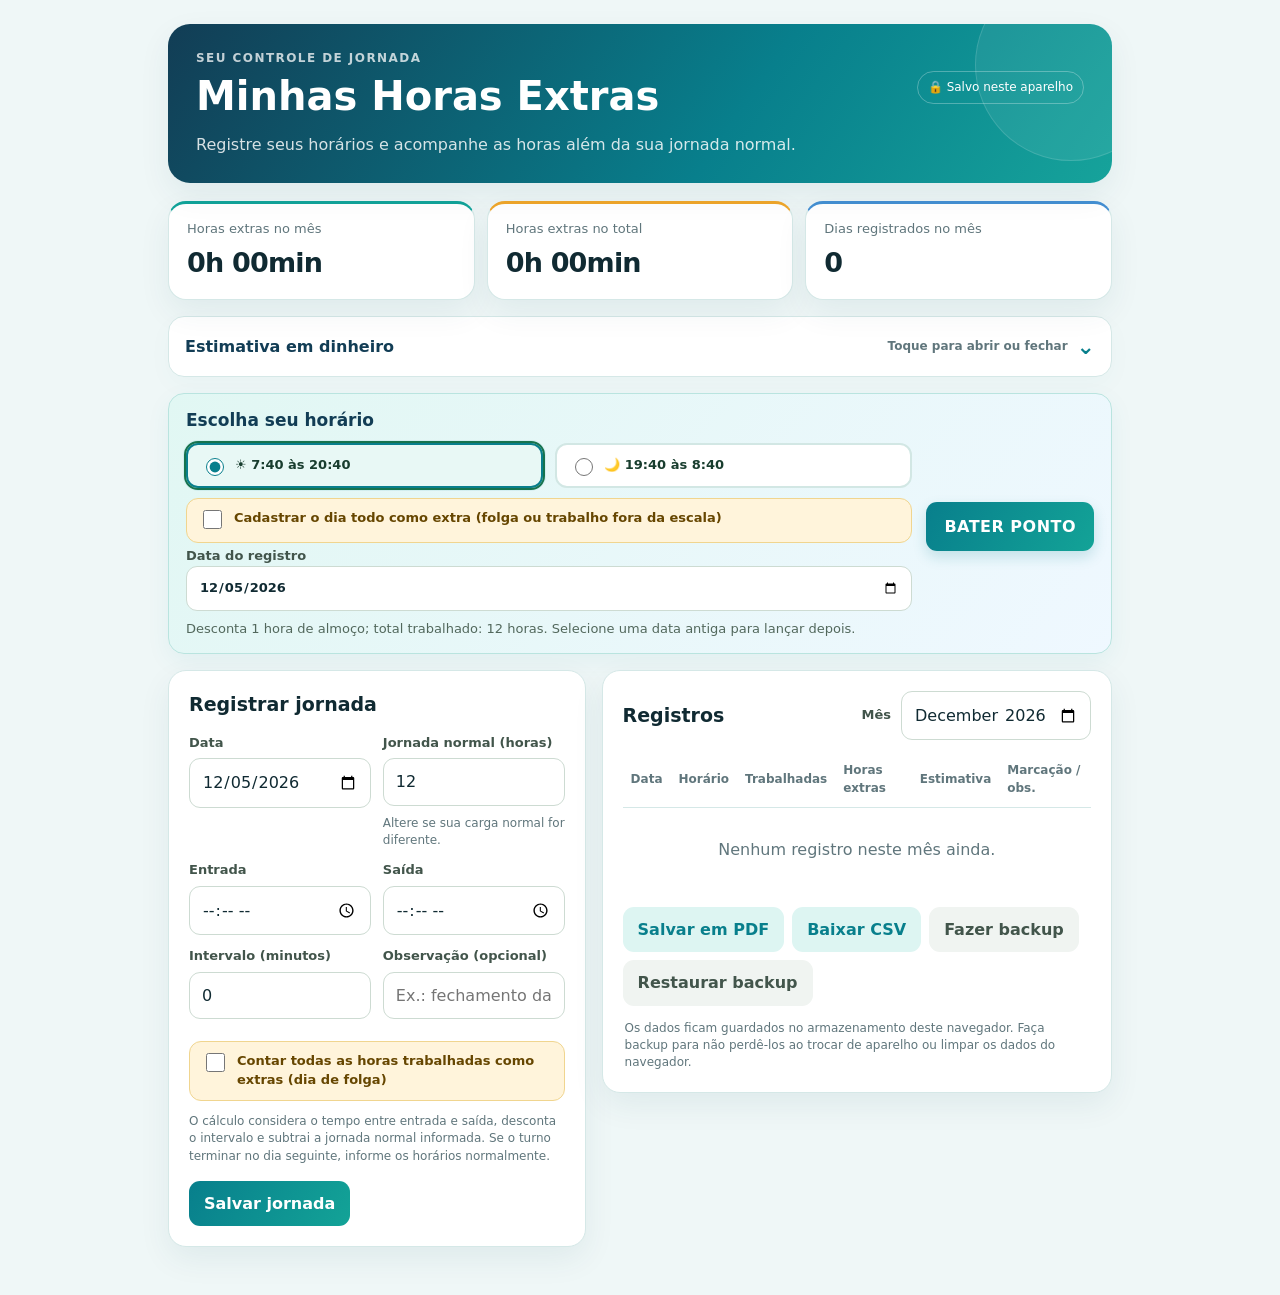
==== commit 54c91114: "Rename index 37.html to index.html" ====
--- a/index.html
+++ b/index.html
@@ -32,17 +32,19 @@
 .quick-banner{align-items:stretch;flex-direction:column}.quick-actions{order:-1;width:100%;margin:0 0 8px}.quick-actions button{width:100%;min-height:54px}.shift-choice{min-width:100%}}
 @media(max-width:760px){.table-wrap{width:100%;overflow:visible}table{display:block!important;table-layout:fixed;min-width:0!important;width:100%!important;border-collapse:separate;border-spacing:0}table thead{display:none!important}table tbody{display:block!important;width:100%!important}table tbody tr{display:block!important;width:100%!important;margin:0 0 10px;background:#fff;border:1px solid #d5e8e7;border-radius:14px;overflow:hidden;box-shadow:0 4px 14px #123d5508}table tbody td{display:flex!important;box-sizing:border-box;width:100%!important;min-width:0!important;align-items:center;justify-content:space-between;gap:10px;padding:8px 12px;border-bottom:1px solid #edf2ef;font-size:13px;text-align:right;overflow-wrap:anywhere}table tbody td::before{content:attr(data-label);display:block;flex:0 0 102px;width:102px;font-size:11px;line-height:1.2;font-weight:750;color:#60767c;text-align:left;white-space:normal;overflow-wrap:normal;word-break:normal}table tbody td>*{min-width:0}table tbody td:last-child{justify-content:flex-end;border-bottom:0;padding-top:8px;padding-bottom:8px}.row-actions{gap:8px}.row-actions button{min-height:36px;padding:7px 12px}.empty{padding:22px 8px}}@media print{.quick-banner{display:none!important}}
 
-.money-details{background:transparent;border:0;margin:0 0 16px}.money-details>summary{list-style:none;cursor:pointer;display:flex;align-items:center;gap:9px;padding:14px 16px;background:#fff;border:1px solid #d5e8e7;border-radius:16px;box-shadow:0 8px 25px #087f8c08;min-height:56px}.money-details>summary::-webkit-details-marker{display:none}.money-summary-title{font-weight:800;color:#123d55;font-size:16px}.money-summary-subtitle{font-size:12px;color:#60767c;margin-left:auto}.money-chevron{font-size:22px;color:#087f8c;transition:transform .18s}.money-details[open] .money-chevron{transform:rotate(180deg)}.money-content{padding-top:12px}.money-content .money-summary{margin-bottom:12px}.money-content .money-panel{margin-bottom:0}.money-panel{background:#fff;border:1px solid #d5e8e7;border-radius:16px;padding:15px 17px;margin:0 0 16px;box-shadow:0 8px 25px #087f8c08}.money-panel-head{display:flex;justify-content:space-between;align-items:center;gap:8px;margin-bottom:10px}.money-panel-head strong{color:#123d55}.money-panel-head small,.money-hint{color:#60767c;font-size:12px}.money-fields{display:grid;grid-template-columns:repeat(3,minmax(0,1fr));gap:10px}.money-fields label{font-size:12px}.money-fields input{margin-top:4px;min-height:40px;padding:8px 10px}.money-summary{display:grid;grid-template-columns:1fr 1fr;gap:10px;margin:0 0 16px}.money-summary .stat{border-top:3px solid #13a397}.money-summary .stat:nth-child(2){border-top-color:#f0a629}.money-summary .stat strong{font-size:23px}.money-chip{font-weight:800;color:#087f8c;white-space:nowrap}.mobile-records{display:none}
+.money-details{background:transparent;border:0;margin:0 0 16px}.money-toggle{appearance:none;-webkit-appearance:none;width:100%;text-align:left;list-style:none;cursor:pointer;display:flex;align-items:center;gap:9px;padding:14px 16px;background:#fff;border:1px solid #d5e8e7;border-radius:16px;box-shadow:0 8px 25px #087f8c08;min-height:56px;color:inherit}.money-toggle:focus-visible{outline:3px solid #087f8c55}.money-content[hidden]{display:none!important}.money-summary-title{font-weight:800;color:#123d55;font-size:16px}.money-summary-subtitle{font-size:12px;color:#60767c;margin-left:auto}.money-chevron{font-size:22px;color:#087f8c;transition:transform .18s}.money-details.is-open .money-chevron{transform:rotate(180deg)}.money-content{padding-top:12px}.money-content .money-summary{margin-bottom:12px}.money-content .money-panel{margin-bottom:0}.money-panel{background:#fff;border:1px solid #d5e8e7;border-radius:16px;padding:15px 17px;margin:0 0 16px;box-shadow:0 8px 25px #087f8c08}.money-panel-head{display:flex;justify-content:space-between;align-items:center;gap:8px;margin-bottom:10px}.money-panel-head strong{color:#123d55}.money-panel-head small,.money-hint{color:#60767c;font-size:12px}.money-fields{display:grid;grid-template-columns:repeat(3,minmax(0,1fr));gap:10px}.money-fields label{font-size:12px}.money-fields input{margin-top:4px;min-height:40px;padding:8px 10px}.money-summary{display:grid;grid-template-columns:1fr 1fr;gap:10px;margin:0 0 16px}.money-summary .stat{border-top:3px solid #13a397}.money-summary .stat:nth-child(2){border-top-color:#f0a629}.money-summary .stat strong{font-size:23px}.money-chip{font-weight:800;color:#087f8c;white-space:nowrap}.mobile-records{display:none}
 @media(max-width:760px){.table-wrap{overflow:visible;width:100%}.table-wrap>table{display:none!important}.mobile-records{display:grid!important;grid-template-columns:minmax(0,1fr);gap:10px;width:100%;max-width:100%;box-sizing:border-box}.mobile-record-card{display:block;min-width:0;width:100%;box-sizing:border-box;background:#fff;border:1px solid #d5e8e7;border-radius:14px;padding:10px 13px;box-shadow:0 4px 14px #123d5508;overflow:hidden}.mobile-record-head{display:flex;justify-content:space-between;align-items:center;gap:8px;padding-bottom:8px;border-bottom:1px solid #edf2ef}.mobile-record-head>strong{font-size:14px;color:#102a32}.mobile-extra-tag{display:inline-flex;align-items:center;max-width:62%;padding:4px 8px;border-radius:99px;background:#edf3f2;color:#49615c;font-size:11px;font-weight:800;white-space:normal;line-height:1.2}.mobile-extra-tag.offday{background:#fff1d6;color:#885600}.mobile-record-line{display:grid;grid-template-columns:100px minmax(0,1fr);align-items:start;gap:8px;padding:6px 0;border-bottom:1px solid #f0f3f1;font-size:12px}.mobile-record-line>span{color:#60767c;font-weight:700}.mobile-record-line>strong{text-align:right;color:#263d3d;overflow-wrap:anywhere;font-weight:700}.mobile-record-actions{display:flex;justify-content:flex-end;gap:8px;padding-top:8px}.mobile-record-actions button{min-height:34px;padding:6px 12px}.mobile-records+.empty{padding:20px 8px}}
-@media print{.money-details:not([open])>.money-content{display:none!important}.money-details[open]>.money-content{display:block!important}.mobile-records{display:none!important}.table-wrap>table{display:table!important}}
+@media print{.money-content[hidden]{display:none!important}.mobile-records{display:none!important}.table-wrap>table{display:table!important}}
+
+@media(max-width:760px){body.mobile-tab-records .hero,body.mobile-tab-records #moneyDetails,body.mobile-tab-records .stats,body.mobile-tab-records .money-summary,body.mobile-tab-records .money-panel,body.mobile-tab-records .quick-banner,body.mobile-tab-records .grid>.panel:first-child{display:none!important}body.mobile-tab-records .wrap{padding-top:6px}body.mobile-tab-records .grid>.panel:nth-child(2){padding:10px;border-radius:14px}body.mobile-tab-records .grid>.panel:nth-child(2) h2{font-size:17px;margin:0}body.mobile-tab-records .grid>.panel:nth-child(2) .toolbar{flex-direction:row;align-items:center;gap:8px;margin:0 0 8px}body.mobile-tab-records .grid>.panel:nth-child(2) .month{width:auto;max-width:155px;min-height:38px;padding:7px 9px;font-size:13px}body.mobile-tab-records .mobile-records{gap:7px}body.mobile-tab-records .mobile-record-card{padding:7px 10px;border-radius:11px}body.mobile-tab-records .mobile-record-head{padding-bottom:5px}body.mobile-tab-records .mobile-record-line{padding:4px 0;font-size:11px}body.mobile-tab-records .mobile-record-actions{padding-top:5px}body.mobile-tab-records .mobile-record-actions button{min-height:30px;padding:4px 10px;font-size:12px}}
 </style>
 </head>
 <body>
 <div class="wrap">
 <header class="hero"><div class="topline"><div><div class="eyebrow">Seu controle de jornada</div><h1>Minhas Horas Extras</h1></div><span class="local">🔒 Salvo neste aparelho</span></div><p>Registre seus horários e acompanhe as horas além da sua jornada normal.</p></header>
 <section class="stats" aria-label="Resumo"><div class="stat"><small>Horas extras no mês</small><strong id="monthTotal">0h 00min</strong></div><div class="stat"><small>Horas extras no total</small><strong id="allTotal">0h 00min</strong></div><div class="stat"><small>Dias registrados no mês</small><strong id="dayCount">0</strong></div></section>
-<details id="moneyDetails" class="money-details"><summary><span class="money-summary-title">Estimativa em dinheiro</span><span class="money-summary-subtitle">Toque para abrir ou fechar</span><span class="money-chevron" aria-hidden="true">⌄</span></summary><div class="money-content"><section class="money-summary" aria-label="Estimativa de valores"><div class="stat"><small>Valor estimado só das extras neste mês</small><strong id="moneyMonth">R$ 0,00</strong></div><div class="stat"><small>Valor estimado só das extras no total</small><strong id="moneyAll">R$ 0,00</strong></div></section>
-<section class="money-panel"><div class="money-panel-head"><strong>Valores e adicionais</strong><small>baseada no holerite</small></div><div class="money-fields"><label>Hora normal (R$)<input id="hourlyRate" type="number" min="0" step="0.0001" value="15.7128" inputmode="decimal"></label><label>Adicional em dia normal (%)<input id="regularRate" type="number" min="0" step="1" value="0" inputmode="numeric"></label><label>Adicional na folga (%)<input id="offRate" type="number" min="0" step="1" value="100" inputmode="numeric"></label></div><div class="money-hint">O cálculo em dinheiro considera somente horas extras: turno normal de 12h = R$ 0; folga marcada como extra = horas trabalhadas × hora normal × 2 (100%). Estimativa baseada no holerite.</div></section></div></details>
+<section id="moneyDetails" class="money-details"><button id="moneyToggle" class="money-toggle" type="button" aria-expanded="false" aria-controls="moneyContent"><span class="money-summary-title">Estimativa em dinheiro</span><span class="money-summary-subtitle">Toque para abrir ou fechar</span><span id="moneyChevron" class="money-chevron" aria-hidden="true">⌄</span></button><div id="moneyContent" class="money-content" hidden><section class="money-summary" aria-label="Estimativa de valores"><div class="stat"><small>Valor estimado só das extras neste mês</small><strong id="moneyMonth">R$ 0,00</strong></div><div class="stat"><small>Valor estimado só das extras no total</small><strong id="moneyAll">R$ 0,00</strong></div></section>
+<section class="money-panel"><div class="money-panel-head"><strong>Valores e adicionais</strong><small>baseada no holerite</small></div><div class="money-fields"><label>Hora normal (R$)<input id="hourlyRate" type="number" min="0" step="0.0001" value="15.7128" inputmode="decimal"></label><label>Adicional em dia normal (%)<input id="regularRate" type="number" min="0" step="1" value="0" inputmode="numeric"></label><label>Adicional na folga (%)<input id="offRate" type="number" min="0" step="1" value="100" inputmode="numeric"></label></div><div class="money-hint">O cálculo em dinheiro considera somente horas extras: turno normal de 12h = R$ 0; folga marcada como extra = horas trabalhadas × hora normal × 2 (100%). Estimativa baseada no holerite.</div></section></div></section>
 <div class="quick-banner"><div><strong>Escolha seu horário</strong><div class="shift-choices"><label class="shift-choice"><input type="radio" name="shiftChoice" value="day" checked><span>☀️ 7:40 às 20:40</span></label><label class="shift-choice"><input type="radio" name="shiftChoice" value="night"><span>🌙 19:40 às 8:40</span></label></div><label class="quick-offday"><input id="quickOffDay" type="checkbox"><span>Cadastrar o dia todo como extra (folga ou trabalho fora da escala)</span></label><label class="quick-date" for="quickDate">Data do registro<input id="quickDate" type="date"></label><p>Desconta 1 hora de almoço; total trabalhado: 12 horas. Selecione uma data antiga para lançar depois.</p></div><div class="quick-actions"><button class="primary" type="button" id="quickBtnTop">BATER PONTO</button></div></div>
 <div id="notice" class="notice"></div>
 <main class="grid">
@@ -100,6 +102,7 @@
 $('entryForm').addEventListener('submit',ev=>{ev.preventDefault();const rec={id:$('editId').value||((Date.now().toString(36))+Math.random().toString(36).slice(2,7)),date:$('date').value,start:$('start').value,end:$('end').value,breakMin:Number($('break').value),normal:Number($('normal').value),note:$('note').value.trim(),extraMarked:calc({start:$('start').value,end:$('end').value,breakMin:Number($('break').value),normal:Number($('normal').value)})>0,offDay:$('offDayFlag').checked};if(!rec.date||!rec.start||!rec.end||rec.normal<0||rec.breakMin<0){return;}localStorage.setItem('normalHours',String(rec.normal));template={start:rec.start,end:rec.end,breakMin:rec.breakMin,normal:rec.normal};localStorage.setItem(TEMPLATE_KEY,JSON.stringify(template));const i=entries.findIndex(e=>e.id===rec.id);if(i>=0)entries[i]=rec;else entries.push(rec);$('monthFilter').value=rec.date.slice(0,7);save();resetForm();});
 $('cancelEdit').addEventListener('click',resetForm);$('monthFilter').addEventListener('change',render);
 for(const [id,key] of [['hourlyRate','hourly'],['regularRate','regular'],['offRate','off']])$(id).addEventListener('input',()=>{rates[key]=Math.max(0,Number($(id).value)||0);localStorage.setItem('minhasHorasExtras_rates',JSON.stringify(rates));render();});
+$('moneyToggle').addEventListener('click',()=>{const open=$('moneyToggle').getAttribute('aria-expanded')!=='true';$('moneyToggle').setAttribute('aria-expanded',String(open));$('moneyContent').hidden=!open;$('moneyDetails').classList.toggle('is-open',open);});
 $('navPunch').addEventListener('click',()=>setMobileTab('punch'));$('navRecords').addEventListener('click',()=>setMobileTab('records'));if(mobileQuery.matches)setMobileTab('punch');
 function quickRegister(){const chosen=document.querySelector('input[name="shiftChoice"]:checked');const shifts={day:{start:'07:40',end:'20:40'},night:{start:'19:40',end:'08:40'}};const shift=shifts[chosen?.value||'day'];localStorage.setItem('minhasHorasExtras_shift',chosen?.value||'day');const today=$('quickDate').value||localDate();const duplicate=entries.some(e=>e.date===today&&e.start===shift.start&&e.end===shift.end);if(duplicate){alert('Esse horário já está registrado nessa data.');return;}const rec={id:Date.now().toString(36)+Math.random().toString(36).slice(2,7),date:today,start:shift.start,end:shift.end,breakMin:60,normal:Number(localStorage.getItem('normalHours')||12),note:'',extraMarked:$('quickOffDay').checked,offDay:$('quickOffDay').checked};entries.push(rec);$('monthFilter').value=today.slice(0,7);save();resetForm();$('quickDate').value=localDate();}
 $('quickBtnTop').addEventListener('click',quickRegister);
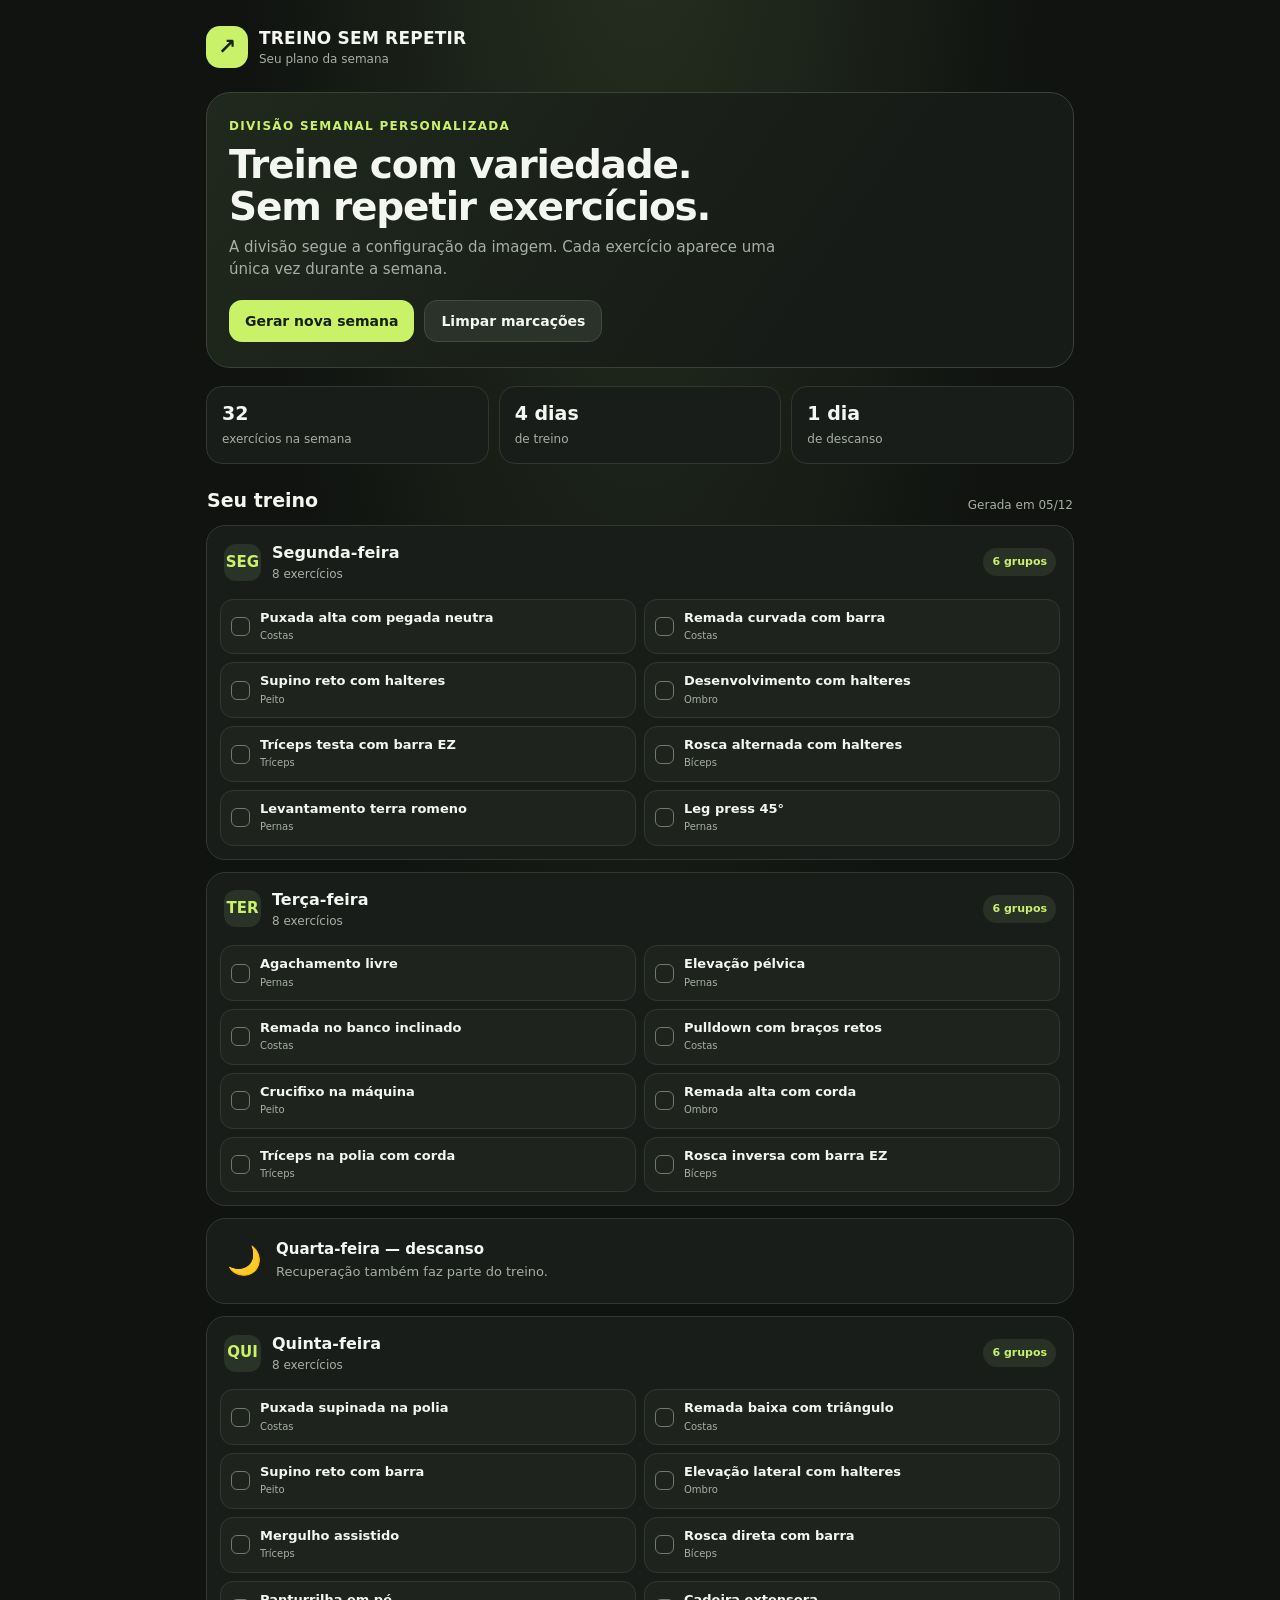
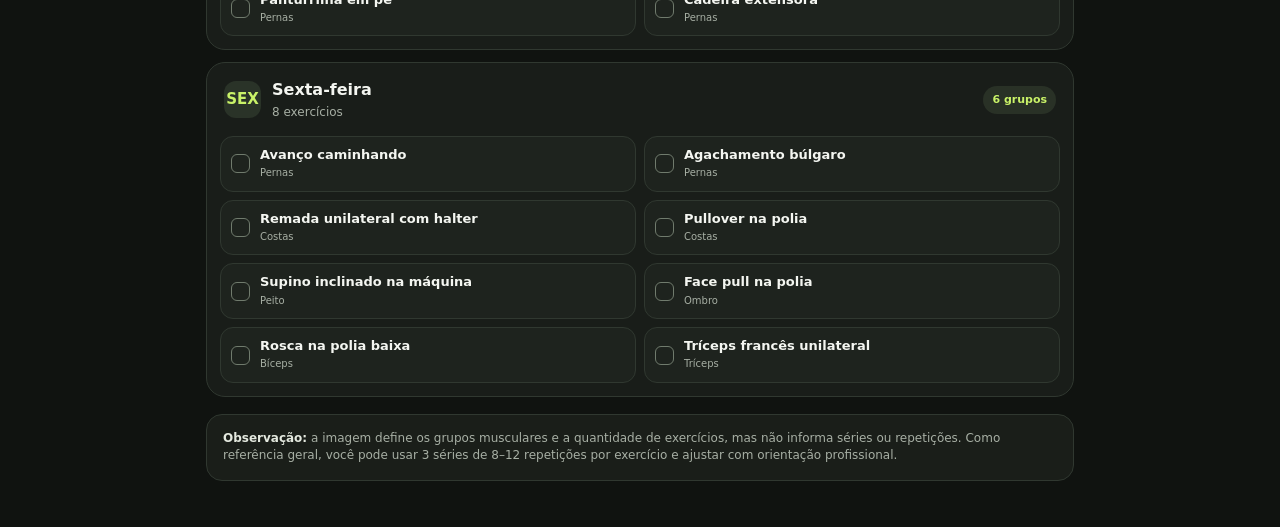
==== commit 64faecdf: "Rename index 40.html to index.html" ====
--- a/index.html
+++ b/index.html
@@ -1,117 +1,40 @@
 <!doctype html>
 <html lang="pt-BR">
 <head>
-<meta charset="utf-8">
-<meta name="viewport" content="width=device-width, initial-scale=1">
-<meta name="theme-color" content="#123b32">
-<title>Minhas Horas Extras</title>
+<meta charset="utf-8"><meta name="viewport" content="width=device-width,initial-scale=1,viewport-fit=cover"><meta name="theme-color" content="#101310">
+<title>Treino Sem Repetir</title>
 <style>
-:root{--ink:#142820;--muted:#6c7b75;--bg:#f3f7f4;--card:#fff;--green:#16734e;--green2:#e2f3e9;--line:#e1e9e4;--red:#b63838;--shadow:0 10px 30px #123b3210}*{box-sizing:border-box}body{margin:0;background:var(--bg);color:var(--ink);font:16px/1.45 system-ui,-apple-system,Segoe UI,Roboto,sans-serif}.wrap{max-width:980px;margin:auto;padding:24px 18px 48px}.hero{background:linear-gradient(125deg,#123b32,#1b7651);color:#fff;border-radius:22px;padding:26px 28px;margin-bottom:18px;box-shadow:var(--shadow)}.topline{display:flex;justify-content:space-between;align-items:center;gap:12px}.eyebrow{font-size:12px;text-transform:uppercase;letter-spacing:.12em;opacity:.75;font-weight:750}.hero h1{font-size:clamp(27px,5vw,40px);line-height:1.05;margin:8px 0}.hero p{margin:8px 0 0;opacity:.83}.local{font-size:12px;border:1px solid #ffffff48;padding:7px 10px;border-radius:999px;white-space:nowrap}.quick-banner{display:flex;align-items:center;justify-content:space-between;gap:14px;background:#e2f3e9;border:1px solid #b7dfc5;border-radius:16px;padding:14px 17px;margin:0 0 16px}.quick-banner p{margin:3px 0 0;color:#52685c;font-size:13px}.quick-banner strong{color:#123b32}.quick-banner button{font-size:16px;padding:13px 18px;white-space:nowrap}.shift-choices{display:flex;gap:10px;flex-wrap:wrap;margin-top:10px}.shift-choice{display:flex;align-items:center;gap:8px;background:#fff;border:1px solid #bed7c6;border-radius:12px;padding:10px 13px;cursor:pointer;color:#183d2e;font-weight:700}.shift-choice:has(input:checked){outline:2px solid #16734e;border-color:#16734e;background:#f4fbf6}.shift-choice input{width:18px;height:18px;min-height:18px;accent-color:#16734e}.quick-actions{display:flex;flex-direction:column;align-items:flex-start;gap:5px}.quick-banner button{margin-top:5px}.stats{display:grid;grid-template-columns:repeat(3,1fr);gap:12px;margin:16px 0}.stat,.panel{background:var(--card);border:1px solid var(--line);border-radius:18px;box-shadow:var(--shadow)}.stat{padding:16px 18px}.stat small{color:var(--muted);display:block;font-size:13px}.stat strong{display:block;font-size:27px;margin-top:5px;letter-spacing:-.03em}.grid{display:grid;grid-template-columns:minmax(340px,.9fr) minmax(500px,1.1fr);gap:16px;align-items:start}.grid>.panel:first-child{grid-column:1}.grid>.panel:nth-child(2){grid-column:2;grid-row:1}.panel{padding:20px}.panel h2{font-size:19px;margin:0 0 15px}.fields{display:grid;grid-template-columns:1fr 1fr;gap:12px}.field{display:flex;flex-direction:column;gap:6px}.field.full{grid-column:1/-1}label{font-size:13px;font-weight:700;color:#42554b}input,select{font:inherit;color:var(--ink);border:1px solid #cddbd2;border-radius:11px;padding:11px 12px;background:#fff;width:100%;min-height:44px}input:focus,select:focus{outline:3px solid #16734e22;border-color:var(--green)}.hint{font-size:12px;color:var(--muted);margin-top:3px}.actions{display:flex;gap:8px;flex-wrap:wrap;margin-top:16px}button,.btn{font:inherit;font-weight:700;border:0;border-radius:11px;padding:11px 15px;cursor:pointer;min-height:42px}.primary{background:var(--green);color:#fff}.secondary{background:var(--green2);color:var(--green)}.plain{background:#f0f4f1;color:#42554b}.danger{background:#fff0f0;color:var(--red)}button:hover{filter:brightness(.97)}.toolbar{display:flex;justify-content:space-between;align-items:center;gap:10px;margin:0 0 12px}.toolbar h2{margin:0}.month{max-width:190px}.table-wrap{overflow:auto}table{width:100%;border-collapse:collapse;min-width:530px}th{text-align:left;font-size:12px;color:var(--muted);font-weight:750;padding:10px 8px;border-bottom:1px solid var(--line)}td{padding:12px 8px;border-bottom:1px solid var(--line);font-size:14px;vertical-align:middle}.tag{display:inline-block;background:var(--green2);color:var(--green);font-weight:750;padding:4px 8px;border-radius:999px;white-space:nowrap}.zero{background:#f0f3f1;color:#607168}.row-actions{display:flex;gap:6px}.row-actions button{padding:6px 9px;min-height:32px;font-size:12px}.empty{text-align:center;padding:30px 10px;color:var(--muted)}.footnote{color:var(--muted);font-size:12px;margin:14px 2px 0}.notice{display:none;background:#fff5df;border:1px solid #f1d99e;color:#704d0d;padding:10px 12px;border-radius:11px;margin:0 0 12px;font-size:13px}.filterrow{display:flex;align-items:center;gap:10px}.filterrow label{white-space:nowrap}.print-only{display:none}@media print{body{background:#fff;color:#111;font-size:12px}.wrap{max-width:none;padding:0}.hero{background:#fff!important;color:#111;border:1px solid #bbb;box-shadow:none;padding:14px 16px;margin-bottom:10px}.hero p,.local,.eyebrow{color:#444;opacity:1}.stats{gap:8px;margin:8px 0}.stat,.panel{box-shadow:none;border:1px solid #bbb;border-radius:8px}.stat{padding:9px 12px}.stat strong{font-size:20px}.grid{display:block}.grid>.panel:first-child,.toolbar .filterrow,.actions,.footnote,.row-actions,.notice{display:none!important}.panel{padding:12px;margin-top:8px}.toolbar{display:block}table{min-width:0}th,td{padding:6px 5px;font-size:11px}.print-only{display:block!important}.tag{background:#eee!important;color:#111!important;border:1px solid #bbb}.empty{padding:16px}}@media(max-width:900px){.grid{grid-template-columns:1fr}.grid>.panel:first-child,.grid>.panel:nth-child(2){grid-column:1;grid-row:auto}}@media(max-width:760px){.wrap{padding:14px 12px 34px}.hero{padding:22px 20px;border-radius:18px}.stats{gap:8px}.stat{padding:13px 11px}.stat strong{font-size:22px}.stat small{font-size:11px}.grid{grid-template-columns:1fr}.panel{padding:17px}.toolbar{align-items:flex-start;flex-direction:column}.month{max-width:100%;width:100%}}@media(max-width:390px){.fields{grid-template-columns:1fr}.field.full{grid-column:auto}.local{font-size:10px}}
-
-/* Tema Bater Ponto: verde, turquesa e âmbar */
-:root{--ink:#102a32;--muted:#60767c;--bg:#eff7f7;--card:#fff;--green:#087f8c;--green2:#ddf5f2;--line:#d5e8e7;--shadow:0 12px 32px #12495012}
-.hero{background:linear-gradient(125deg,#123d55 0%,#087f8c 60%,#16a39b 100%);position:relative;overflow:hidden}
-.hero:after{content:"";position:absolute;width:190px;height:190px;border-radius:50%;right:-55px;top:-55px;background:#ffffff12;border:1px solid #ffffff22}
-.quick-banner{background:linear-gradient(130deg,#e1f7f3,#eff8ff);border:1px solid #b9e4df;box-shadow:0 8px 25px #087f8c10}
-.quick-banner>div:first-child{flex:1}
-.shift-choices{gap:12px}
-.shift-choice{flex:1;min-width:200px;border:2px solid #d2e7e4;background:#fff;transition:.15s}
-.shift-choice:has(input:checked){border-color:#087f8c;background:#e8f8f5;box-shadow:0 0 0 3px #087f8c15}
-.shift-choice input{accent-color:#087f8c}
-.quick-banner>div:first-child>strong{font-size:17px;color:#123d55}
-.quick-banner>div:first-child>p{margin-top:9px}
-.quick-actions button{background:linear-gradient(120deg,#087f8c,#13a397);box-shadow:0 6px 14px #087f8c30;letter-spacing:.03em}
-.tag{background:#fff1d6;color:#8a5600}
-.quick-extra{display:flex;align-items:center;gap:9px;margin-top:12px;color:#314e52;font-size:14px;font-weight:700;cursor:pointer}.quick-offday{display:flex;align-items:flex-start;gap:9px;margin-top:10px;padding:10px 12px;background:#fff4db;border:1px solid #f0d58f;border-radius:12px;color:#664600;font-size:13px;font-weight:700;cursor:pointer}.quick-offday input{width:19px;height:19px;min-height:19px;accent-color:#e29a18;flex:0 0 auto;margin-top:1px}
-.quick-extra input{width:19px;height:19px;min-height:19px;accent-color:#f0a629}
-.extra-note{display:inline-flex;padding:3px 8px;border-radius:99px;background:#fff1d6;color:#885600;font-size:12px;font-weight:800;white-space:nowrap}
-.stat:first-child{border-top:3px solid #10a399}.stat:nth-child(2){border-top:3px solid #f0a629}.stat:nth-child(3){border-top:3px solid #438fd3}
-.primary{background:linear-gradient(120deg,#087f8c,#13a397)}
-.mobile-nav{display:none}
-@media(max-width:760px){.money-fields{grid-template-columns:1fr 1fr}.money-fields label:first-child{grid-column:1/-1}.money-summary{grid-template-columns:1fr 1fr;gap:8px}.money-summary .stat{padding:11px}.money-summary .stat strong{font-size:18px}body{padding-bottom:88px}.mobile-nav{position:fixed;z-index:30;left:0;right:0;bottom:0;display:grid;grid-template-columns:1fr 1fr;gap:8px;padding:9px 14px calc(9px + env(safe-area-inset-bottom));background:#fff;border-top:1px solid #d5e8e7;box-shadow:0 -8px 24px #123d5514}.mobile-nav button{display:flex;flex-direction:column;align-items:center;justify-content:center;gap:3px;border:0;border-radius:13px;background:transparent;color:#60767c;font-size:11px;font-weight:750;min-height:56px;padding:5px}.mobile-nav button svg{width:23px;height:23px;stroke:currentColor;fill:none;stroke-width:2;stroke-linecap:round;stroke-linejoin:round}.mobile-nav button.active{color:#087f8c;background:#e2f5f2}.mobile-tab-records .quick-banner,.mobile-tab-records .stats,.mobile-tab-records .money-summary,.mobile-tab-records .money-panel,.mobile-tab-records .grid>.panel:first-child{display:none!important}.mobile-tab-punch .grid>.panel:nth-child(2){display:none!important}.mobile-tab-records .grid>.panel:nth-child(2){display:block!important}
-.quick-banner{align-items:stretch;flex-direction:column}.quick-actions{order:-1;width:100%;margin:0 0 8px}.quick-actions button{width:100%;min-height:54px}.shift-choice{min-width:100%}}
-@media(max-width:760px){.table-wrap{width:100%;overflow:visible}table{display:block!important;table-layout:fixed;min-width:0!important;width:100%!important;border-collapse:separate;border-spacing:0}table thead{display:none!important}table tbody{display:block!important;width:100%!important}table tbody tr{display:block!important;width:100%!important;margin:0 0 10px;background:#fff;border:1px solid #d5e8e7;border-radius:14px;overflow:hidden;box-shadow:0 4px 14px #123d5508}table tbody td{display:flex!important;box-sizing:border-box;width:100%!important;min-width:0!important;align-items:center;justify-content:space-between;gap:10px;padding:8px 12px;border-bottom:1px solid #edf2ef;font-size:13px;text-align:right;overflow-wrap:anywhere}table tbody td::before{content:attr(data-label);display:block;flex:0 0 102px;width:102px;font-size:11px;line-height:1.2;font-weight:750;color:#60767c;text-align:left;white-space:normal;overflow-wrap:normal;word-break:normal}table tbody td>*{min-width:0}table tbody td:last-child{justify-content:flex-end;border-bottom:0;padding-top:8px;padding-bottom:8px}.row-actions{gap:8px}.row-actions button{min-height:36px;padding:7px 12px}.empty{padding:22px 8px}}@media print{.quick-banner{display:none!important}}
-
-.money-details{background:transparent;border:0;margin:0 0 16px}.money-toggle{appearance:none;-webkit-appearance:none;width:100%;text-align:left;list-style:none;cursor:pointer;display:flex;align-items:center;gap:9px;padding:14px 16px;background:#fff;border:1px solid #d5e8e7;border-radius:16px;box-shadow:0 8px 25px #087f8c08;min-height:56px;color:inherit}.money-toggle:focus-visible{outline:3px solid #087f8c55}.money-content[hidden]{display:none!important}.money-summary-title{font-weight:800;color:#123d55;font-size:16px}.money-summary-subtitle{font-size:12px;color:#60767c;margin-left:auto}.money-chevron{font-size:22px;color:#087f8c;transition:transform .18s}.money-details.is-open .money-chevron{transform:rotate(180deg)}.money-content{padding-top:12px}.money-content .money-summary{margin-bottom:12px}.money-content .money-panel{margin-bottom:0}.money-panel{background:#fff;border:1px solid #d5e8e7;border-radius:16px;padding:15px 17px;margin:0 0 16px;box-shadow:0 8px 25px #087f8c08}.money-panel-head{display:flex;justify-content:space-between;align-items:center;gap:8px;margin-bottom:10px}.money-panel-head strong{color:#123d55}.money-panel-head small,.money-hint{color:#60767c;font-size:12px}.money-fields{display:grid;grid-template-columns:repeat(3,minmax(0,1fr));gap:10px}.money-fields label{font-size:12px}.money-fields input{margin-top:4px;min-height:40px;padding:8px 10px}.money-summary{display:grid;grid-template-columns:1fr 1fr;gap:10px;margin:0 0 16px}.money-summary .stat{border-top:3px solid #13a397}.money-summary .stat:nth-child(2){border-top-color:#f0a629}.money-summary .stat strong{font-size:23px}.money-chip{font-weight:800;color:#087f8c;white-space:nowrap}.mobile-records{display:none}
-@media(max-width:760px){.table-wrap{overflow:visible;width:100%}.table-wrap>table{display:none!important}.mobile-records{display:grid!important;grid-template-columns:minmax(0,1fr);gap:10px;width:100%;max-width:100%;box-sizing:border-box}.mobile-record-card{display:block;min-width:0;width:100%;box-sizing:border-box;background:#fff;border:1px solid #d5e8e7;border-radius:14px;padding:10px 13px;box-shadow:0 4px 14px #123d5508;overflow:hidden}.mobile-record-head{display:flex;justify-content:space-between;align-items:center;gap:8px;padding-bottom:8px;border-bottom:1px solid #edf2ef}.mobile-record-head>strong{font-size:14px;color:#102a32}.mobile-extra-tag{display:inline-flex;align-items:center;max-width:62%;padding:4px 8px;border-radius:99px;background:#edf3f2;color:#49615c;font-size:11px;font-weight:800;white-space:normal;line-height:1.2}.mobile-extra-tag.offday{background:#fff1d6;color:#885600}.mobile-record-line{display:grid;grid-template-columns:100px minmax(0,1fr);align-items:start;gap:8px;padding:6px 0;border-bottom:1px solid #f0f3f1;font-size:12px}.mobile-record-line>span{color:#60767c;font-weight:700}.mobile-record-line>strong{text-align:right;color:#263d3d;overflow-wrap:anywhere;font-weight:700}.mobile-record-actions{display:flex;justify-content:flex-end;gap:8px;padding-top:8px}.mobile-record-actions button{min-height:34px;padding:6px 12px}.mobile-records+.empty{padding:20px 8px}}
-@media print{.money-content[hidden]{display:none!important}.mobile-records{display:none!important}.table-wrap>table{display:table!important}}
-
-@media(max-width:760px){body.mobile-tab-records .hero,body.mobile-tab-records #moneyDetails,body.mobile-tab-records .stats,body.mobile-tab-records .money-summary,body.mobile-tab-records .money-panel,body.mobile-tab-records .quick-banner,body.mobile-tab-records .grid>.panel:first-child{display:none!important}body.mobile-tab-records .wrap{padding-top:6px}body.mobile-tab-records .grid>.panel:nth-child(2){padding:10px;border-radius:14px}body.mobile-tab-records .grid>.panel:nth-child(2) h2{font-size:17px;margin:0}body.mobile-tab-records .grid>.panel:nth-child(2) .toolbar{flex-direction:row;align-items:center;gap:8px;margin:0 0 8px}body.mobile-tab-records .grid>.panel:nth-child(2) .month{width:auto;max-width:155px;min-height:38px;padding:7px 9px;font-size:13px}body.mobile-tab-records .mobile-records{gap:7px}body.mobile-tab-records .mobile-record-card{padding:7px 10px;border-radius:11px}body.mobile-tab-records .mobile-record-head{padding-bottom:5px}body.mobile-tab-records .mobile-record-line{padding:4px 0;font-size:11px}body.mobile-tab-records .mobile-record-actions{padding-top:5px}body.mobile-tab-records .mobile-record-actions button{min-height:30px;padding:4px 10px;font-size:12px}}
+:root{color-scheme:dark;--bg:#101310;--panel:#191d19;--panel2:#222722;--line:#303830;--text:#f4f6f1;--muted:#a7afa4;--lime:#c9f268;--yellow:#e7ff71;--red:#ff7777}*{box-sizing:border-box}body{margin:0;background:radial-gradient(ellipse at 50% -20%,#293423 0,transparent 45%),var(--bg);color:var(--text);font:15px/1.45 system-ui,-apple-system,Segoe UI,Roboto,sans-serif}.app{max-width:900px;margin:auto;padding:22px 16px 46px}.top{display:flex;align-items:center;justify-content:space-between;gap:16px;margin:4px 0 24px}.brand{display:flex;align-items:center;gap:11px}.mark{width:42px;height:42px;border-radius:14px;background:var(--lime);color:#17200c;display:grid;place-items:center;font-size:22px;font-weight:900}.brand small{display:block;color:var(--muted);font-size:12px}.brand strong{font-size:17px;letter-spacing:.2px}.hero{padding:25px 22px;border:1px solid #394235;border-radius:24px;background:linear-gradient(125deg,#20291d,#171b17 70%);margin-bottom:18px}.eyebrow{color:var(--lime);font-size:12px;text-transform:uppercase;letter-spacing:1.3px;font-weight:800}.hero h1{font-size:clamp(26px,6vw,39px);line-height:1.08;margin:8px 0 9px;letter-spacing:-1.2px}.hero p{color:var(--muted);margin:0;max-width:580px}.actions{display:flex;flex-wrap:wrap;gap:10px;margin-top:20px}.btn{border:0;border-radius:13px;padding:12px 16px;font:700 14px system-ui;cursor:pointer;transition:.15s}.btn:hover{transform:translateY(-1px)}.primary{background:var(--lime);color:#17200c}.secondary{background:#2b322a;color:var(--text);border:1px solid #414b3e}.stats{display:grid;grid-template-columns:repeat(3,1fr);gap:10px;margin:14px 0 23px}.stat{border:1px solid var(--line);background:var(--panel);border-radius:16px;padding:13px 15px}.stat b{display:block;font-size:19px}.stat span{font-size:12px;color:var(--muted)}.section-head{display:flex;align-items:end;justify-content:space-between;margin:23px 1px 11px;gap:10px}.section-head h2{font-size:19px;margin:0}.section-head span{font-size:12px;color:var(--muted)}.week{display:grid;gap:12px}.day{border:1px solid var(--line);background:var(--panel);border-radius:19px;overflow:hidden}.day-head{display:flex;align-items:center;justify-content:space-between;padding:15px 17px;gap:12px}.day-title{display:flex;align-items:center;gap:11px}.day-num{width:37px;height:37px;border-radius:12px;background:#2a3328;color:var(--lime);display:grid;place-items:center;font-weight:900}.day h3{margin:0;font-size:16px}.day .sub{font-size:12px;color:var(--muted);margin-top:2px}.pill{font-size:11px;border-radius:99px;padding:6px 9px;background:#293126;color:var(--lime);font-weight:750;white-space:nowrap}.exercises{padding:0 13px 13px;display:grid;grid-template-columns:repeat(2,minmax(0,1fr));gap:8px}.exercise{display:flex;align-items:center;gap:10px;padding:10px;border:1px solid #303830;border-radius:13px;background:#1e231e;min-width:0}.check{appearance:none;width:19px;height:19px;flex:0 0 19px;border:1.5px solid #707b6d;border-radius:6px;cursor:pointer;margin:0;position:relative}.check:checked{background:var(--lime);border-color:var(--lime)}.check:checked:after{content:'✓';position:absolute;inset:-1px 0 0;color:#17200c;font-weight:900;text-align:center;font-size:14px}.exercise.done .ename{text-decoration:line-through;color:#788174}.ename{font-size:13px;font-weight:650;line-height:1.25}.muscle{font-size:10px;color:var(--muted);margin-top:3px}.rest{padding:20px;background:var(--panel);border:1px solid var(--line);border-radius:19px;display:flex;gap:14px;align-items:center}.rest .moon{font-size:28px}.rest b{display:block}.rest span{color:var(--muted);font-size:13px}.foot{margin-top:17px;padding:15px 16px;border-radius:16px;background:#1a1e19;border:1px solid var(--line);color:var(--muted);font-size:12px}.foot strong{color:#e4e9df}.toast{position:fixed;left:50%;bottom:20px;transform:translate(-50%,20px);opacity:0;pointer-events:none;background:#e7ff71;color:#17200c;font-weight:750;padding:11px 17px;border-radius:99px;transition:.2s;box-shadow:0 8px 30px #0008}.toast.show{opacity:1;transform:translate(-50%,0)}@media(max-width:520px){.app{padding:16px 13px 30px}.hero{padding:21px 18px}.stats{gap:7px}.stat{padding:11px 10px}.stat b{font-size:17px}.stat span{font-size:11px}.exercises{grid-template-columns:1fr}.day-head{padding:13px}.section-head{align-items:start;flex-direction:column;gap:3px}}
 </style>
 </head>
-<body>
-<div class="wrap">
-<header class="hero"><div class="topline"><div><div class="eyebrow">Seu controle de jornada</div><h1>Minhas Horas Extras</h1></div><span class="local">🔒 Salvo neste aparelho</span></div><p>Registre seus horários e acompanhe as horas além da sua jornada normal.</p></header>
-<section class="stats" aria-label="Resumo"><div class="stat"><small>Horas extras no mês</small><strong id="monthTotal">0h 00min</strong></div><div class="stat"><small>Horas extras no total</small><strong id="allTotal">0h 00min</strong></div><div class="stat"><small>Dias registrados no mês</small><strong id="dayCount">0</strong></div></section>
-<section id="moneyDetails" class="money-details"><button id="moneyToggle" class="money-toggle" type="button" aria-expanded="false" aria-controls="moneyContent"><span class="money-summary-title">Estimativa em dinheiro</span><span class="money-summary-subtitle">Toque para abrir ou fechar</span><span id="moneyChevron" class="money-chevron" aria-hidden="true">⌄</span></button><div id="moneyContent" class="money-content" hidden><section class="money-summary" aria-label="Estimativa de valores"><div class="stat"><small>Valor estimado só das extras neste mês</small><strong id="moneyMonth">R$ 0,00</strong></div><div class="stat"><small>Valor estimado só das extras no total</small><strong id="moneyAll">R$ 0,00</strong></div></section>
-<section class="money-panel"><div class="money-panel-head"><strong>Valores e adicionais</strong><small>baseada no holerite</small></div><div class="money-fields"><label>Hora normal (R$)<input id="hourlyRate" type="number" min="0" step="0.0001" value="15.7128" inputmode="decimal"></label><label>Adicional em dia normal (%)<input id="regularRate" type="number" min="0" step="1" value="0" inputmode="numeric"></label><label>Adicional na folga (%)<input id="offRate" type="number" min="0" step="1" value="100" inputmode="numeric"></label></div><div class="money-hint">O cálculo em dinheiro considera somente horas extras: turno normal de 12h = R$ 0; folga marcada como extra = horas trabalhadas × hora normal × 2 (100%). Estimativa baseada no holerite.</div></section></div></section>
-<div class="quick-banner"><div><strong>Escolha seu horário</strong><div class="shift-choices"><label class="shift-choice"><input type="radio" name="shiftChoice" value="day" checked><span>☀️ 7:40 às 20:40</span></label><label class="shift-choice"><input type="radio" name="shiftChoice" value="night"><span>🌙 19:40 às 8:40</span></label></div><label class="quick-offday"><input id="quickOffDay" type="checkbox"><span>Cadastrar o dia todo como extra (folga ou trabalho fora da escala)</span></label><label class="quick-date" for="quickDate">Data do registro<input id="quickDate" type="date"></label><p>Desconta 1 hora de almoço; total trabalhado: 12 horas. Selecione uma data antiga para lançar depois.</p></div><div class="quick-actions"><button class="primary" type="button" id="quickBtnTop">BATER PONTO</button></div></div>
-<div id="notice" class="notice"></div>
-<main class="grid">
-<section class="panel"><h2 id="formTitle">Registrar jornada</h2><form id="entryForm"><input type="hidden" id="editId"><div class="fields">
-<div class="field"><label for="date">Data</label><input id="date" type="date" required></div>
-<div class="field"><label for="normal">Jornada normal (horas)</label><input id="normal" type="number" min="0" max="24" step="0.25" value="12" required><span class="hint">Altere se sua carga normal for diferente.</span></div>
-<div class="field"><label for="start">Entrada</label><input id="start" type="time" required></div>
-<div class="field"><label for="end">Saída</label><input id="end" type="time" required></div>
-<div class="field"><label for="break">Intervalo (minutos)</label><input id="break" type="number" min="0" max="1440" step="1" value="0" required></div>
-<div class="field"><label for="note">Observação (opcional)</label><input id="note" type="text" maxlength="100" placeholder="Ex.: fechamento da loja"></div><div class="field full"><label class="quick-offday"><input id="offDayFlag" type="checkbox"><span>Contar todas as horas trabalhadas como extras (dia de folga)</span></label></div>
-</div><div class="hint" style="margin-top:12px">O cálculo considera o tempo entre entrada e saída, desconta o intervalo e subtrai a jornada normal informada. Se o turno terminar no dia seguinte, informe os horários normalmente.</div><div class="actions"><button class="primary" type="submit" id="saveBtn">Salvar jornada</button><button class="plain" type="button" id="cancelEdit" style="display:none">Cancelar edição</button></div></form></section>
-<section class="panel"><div class="toolbar"><h2>Registros</h2><div class="filterrow"><label for="monthFilter">Mês</label><input class="month" id="monthFilter" type="month"></div></div><div class="table-wrap"><div id="mobileRecords" class="mobile-records" aria-label="Registros no iPhone"></div><table><thead><tr><th>Data</th><th>Horário</th><th>Trabalhadas</th><th>Horas extras</th><th>Estimativa</th><th>Marcação / obs.</th><th>Ações</th></tr></thead><tbody id="rows"></tbody></table><div class="empty" id="empty">Nenhum registro neste mês ainda.</div></div><div class="actions"><button class="secondary" type="button" id="pdfBtn">Salvar em PDF</button><button class="secondary" type="button" id="exportBtn">Baixar CSV</button><button class="plain" type="button" id="backupBtn">Fazer backup</button><label for="restoreFile" class="btn plain" style="display:inline-flex;align-items:center">Restaurar backup</label><input id="restoreFile" type="file" accept="application/json,.json" hidden></div><p class="footnote">Os dados ficam guardados no armazenamento deste navegador. Faça backup para não perdê-los ao trocar de aparelho ou limpar os dados do navegador.</p></section>
-</main>
-</div>
-<nav class="mobile-nav" aria-label="Navegação do app"><button id="navPunch" class="active" type="button" aria-label="Bater ponto"><svg viewBox="0 0 24 24" aria-hidden="true"><circle cx="12" cy="12" r="9"></circle><path d="M12 7v5l3 2"></path></svg><span>Bater ponto</span></button><button id="navRecords" type="button" aria-label="Registros"><svg viewBox="0 0 24 24" aria-hidden="true"><path d="M8 4h11a1 1 0 0 1 1 1v15H7V5a1 1 0 0 1 1-1Z"></path><path d="M4 7v14h15M10 9h6M10 13h6M10 17h4"></path></svg><span>Registros</span></button></nav>
+<body><main class="app">
+<header class="top"><div class="brand"><div class="mark">↗</div><div><strong>TREINO SEM REPETIR</strong><small>Seu plano da semana</small></div></div></header>
+<section class="hero"><div class="eyebrow">Divisão semanal personalizada</div><h1>Treine com variedade.<br>Sem repetir exercícios.</h1><p>A divisão segue a configuração da imagem. Cada exercício aparece uma única vez durante a semana.</p><div class="actions"><button class="btn primary" id="newWeek">Gerar nova semana</button><button class="btn secondary" id="resetChecks">Limpar marcações</button></div></section>
+<section class="stats"><div class="stat"><b id="totalExercises">—</b><span>exercícios na semana</span></div><div class="stat"><b>4 dias</b><span>de treino</span></div><div class="stat"><b>1 dia</b><span>de descanso</span></div></section>
+<div class="section-head"><h2>Seu treino</h2><span id="weekLabel">Semana atual</span></div>
+<div class="week" id="week"></div>
+<div class="foot"><strong>Observação:</strong> a imagem define os grupos musculares e a quantidade de exercícios, mas não informa séries ou repetições. Como referência geral, você pode usar 3 séries de 8–12 repetições por exercício e ajustar com orientação profissional.</div>
+</main><div class="toast" id="toast">Nova semana pronta — sem exercícios repetidos!</div>
 <script>
-(()=>{
-'use strict';
-const KEY='minhasHorasExtras_v1';
-const mobileQuery=window.matchMedia('(max-width: 760px)');
-function setMobileTab(tab){document.body.classList.toggle('mobile-tab-records',tab==='records');document.body.classList.toggle('mobile-tab-punch',tab!=='records');$('navPunch').classList.toggle('active',tab!=='records');$('navRecords').classList.toggle('active',tab==='records');window.scrollTo({top:0,behavior:'smooth'});}
-
-const TEMPLATE_KEY='minhasHorasExtras_template_v1';
-const $=id=>document.getElementById(id);
-let entries=[];
-try{entries=JSON.parse(localStorage.getItem(KEY)||'[]');if(!Array.isArray(entries))entries=[];}catch(e){entries=[];}
-let rates={hourly:15.7128,regular:0,off:100};
-try{const saved=JSON.parse(localStorage.getItem('minhasHorasExtras_rates')||'null');if(saved)rates={...rates,...saved};}catch(e){}
-// User says only work on scheduled days off earns the 100% premium; regular 12h shifts are not overtime.
-if(Number(rates.regular)===100&&Number(rates.off)===100){rates.regular=0;localStorage.setItem('minhasHorasExtras_rates',JSON.stringify(rates));}
-let template=null;
-try{template=JSON.parse(localStorage.getItem(TEMPLATE_KEY)||'null');}catch(e){template=null;}
-if(!template&&entries.length){const latest=entries.slice().sort((a,b)=>b.date.localeCompare(a.date))[0];template={start:latest.start,end:latest.end,breakMin:latest.breakMin||0,normal:latest.normal||8};}
-// User's regular shifts are 12 hours worked after a 1-hour lunch; normalize older quick-punch defaults that assumed 8 hours.
-if(!localStorage.getItem('normalHours')||localStorage.getItem('normalHours')==='8')localStorage.setItem('normalHours','12');
-if(template&&Number(template.normal)===8){template.normal=12;localStorage.setItem(TEMPLATE_KEY,JSON.stringify(template));}
-for(const e of entries){if(!e.offDay&&((e.start==='07:40'&&e.end==='20:40')||(e.start==='19:40'&&e.end==='08:40'))){e.breakMin=60;e.normal=12;e.extraMarked=false;}}
-localStorage.setItem(KEY,JSON.stringify(entries));
-const pad=n=>String(n).padStart(2,'0');
-function localDate(d=new Date()){return `${d.getFullYear()}-${pad(d.getMonth()+1)}-${pad(d.getDate())}`;}
-function minsToText(n){n=Math.max(0,Math.round(n));return `${Math.floor(n/60)}h ${pad(n%60)}min`;}
-function save(){localStorage.setItem(KEY,JSON.stringify(entries));render();}
-function esc(s){return String(s||'').replace(/[&<>"']/g,c=>({'&':'&amp;','<':'&lt;','>':'&gt;','"':'&quot;',"'":'&#39;'}[c]));}
-function worked(e){let [sh,sm]=e.start.split(':').map(Number),[eh,em]=e.end.split(':').map(Number);let duration=eh*60+em-(sh*60+sm);if(duration<=0)duration+=1440;return Math.max(0,duration-Number(e.breakMin||0));}
-function calc(e){if(e.offDay)return worked(e);const standardShift=(e.start==='07:40'&&e.end==='20:40')||(e.start==='19:40'&&e.end==='08:40');if(standardShift)return 0;return Math.max(0,worked(e)-Number(e.normal||0)*60);}
-function money(e){const extraHours=calc(e)/60;const pct=e.offDay?rates.off:rates.regular;return extraHours*rates.hourly*(1+pct/100);}
-function brl(n){return new Intl.NumberFormat('pt-BR',{style:'currency',currency:'BRL'}).format(n||0);}
-function render(){const month=$('monthFilter').value;const filtered=entries.filter(e=>!month||e.date.startsWith(month)).sort((a,b)=>b.date.localeCompare(a.date)||b.start.localeCompare(a.start));$('rows').innerHTML=filtered.map(e=>{const x=calc(e);return `<tr><td>${e.date.split('-').reverse().join('/')}</td><td>${esc(e.start)}–${esc(e.end)}</td><td>${minsToText(worked(e))}</td><td><span class="tag ${x===0?'zero':''}">${minsToText(x)}</span></td><td>${brl(money(e))}</td><td>${e.offDay?'<span class="extra-note">Dia todo extra</span> ':e.extraMarked?'<span class="extra-note">Extra</span> ':''}${esc(e.note)||'—'}</td><td><div class="row-actions"><button class="plain" data-edit="${esc(e.id)}" type="button">Editar</button><button class="danger" data-del="${esc(e.id)}" type="button">Excluir</button></div></td></tr>`}).join('');$('mobileRecords').innerHTML=filtered.map(e=>{const x=calc(e);return `<article class="mobile-record-card"><div class="mobile-record-head"><strong>${e.date.split('-').reverse().join('/')}</strong><span class="mobile-extra-tag ${e.offDay?'offday':''}">${e.offDay?'Dia todo extra':e.extraMarked?'Extra':'Jornada normal'}</span></div><div class="mobile-record-line"><span>Horário</span><strong>${esc(e.start)}–${esc(e.end)}</strong></div><div class="mobile-record-line"><span>Trabalhadas</span><strong>${minsToText(worked(e))}</strong></div><div class="mobile-record-line"><span>Horas extras</span><strong>${minsToText(x)}</strong></div><div class="mobile-record-line"><span>Estimativa</span><strong class="money-chip">${brl(money(e))}</strong></div>${e.note?`<div class="mobile-record-line"><span>Observação</span><strong>${esc(e.note)}</strong></div>`:''}<div class="mobile-record-actions"><button class="plain" data-edit="${esc(e.id)}" type="button">Editar</button><button class="danger" data-del="${esc(e.id)}" type="button">Excluir</button></div></article>`}).join('');bindRecordActions($('rows'));bindRecordActions($('mobileRecords'));$('empty').style.display=filtered.length?'none':'block';const totalMonth=entries.filter(e=>e.date.startsWith(month||localDate().slice(0,7))).reduce((a,e)=>a+calc(e),0);const all=entries.reduce((a,e)=>a+calc(e),0);$('monthTotal').textContent=minsToText(totalMonth);$('allTotal').textContent=minsToText(all);$('dayCount').textContent=entries.filter(e=>e.date.startsWith(month||localDate().slice(0,7))).length;$('moneyMonth').textContent=brl(entries.filter(e=>e.date.startsWith(month||localDate().slice(0,7))).reduce((a,e)=>a+money(e),0));$('moneyAll').textContent=brl(entries.reduce((a,e)=>a+money(e),0));}
-function editEntry(id){const e=entries.find(x=>x.id===id);if(!e)return;$('editId').value=e.id;$('date').value=e.date;$('start').value=e.start;$('end').value=e.end;$('break').value=e.breakMin;$('normal').value=e.normal;$('note').value=e.note||'';$('offDayFlag').checked=!!e.offDay;$('formTitle').textContent='Editar jornada';$('saveBtn').textContent='Salvar alterações';$('cancelEdit').style.display='inline-block';if(mobileQuery.matches)setMobileTab('punch');window.scrollTo({top:0,behavior:'smooth'});}
-function deleteEntry(id){const e=entries.find(x=>x.id===id);if(!e)return;const label=e.date.split('-').reverse().join('/');if(!window.confirm(`Excluir o registro de ${label}?`))return;entries=entries.filter(x=>x.id!==id);save();}
-function bindRecordActions(root){root.querySelectorAll('[data-edit]').forEach(button=>button.addEventListener('click',()=>editEntry(button.dataset.edit)));root.querySelectorAll('[data-del]').forEach(button=>button.addEventListener('click',()=>deleteEntry(button.dataset.del)));}
-function applyTemplate(){if(!template)return;$('start').value=template.start||'';$('end').value=template.end||'';$('break').value=template.breakMin??0;$('normal').value=template.normal||localStorage.getItem('normalHours')||'12';}
-function resetForm(){ $('entryForm').reset();$('date').value=localDate();$('normal').value=localStorage.getItem('normalHours')||'12';$('break').value='0';$('offDayFlag').checked=false;applyTemplate();$('editId').value='';$('formTitle').textContent='Registrar jornada';$('saveBtn').textContent='Salvar jornada';$('cancelEdit').style.display='none';}
-$('hourlyRate').value=rates.hourly;$('regularRate').value=rates.regular;$('offRate').value=rates.off;$('date').value=localDate();$('quickDate').value=localDate();$('monthFilter').value=localDate().slice(0,7);$('normal').value=localStorage.getItem('normalHours')||'12';applyTemplate();const savedShift=localStorage.getItem('minhasHorasExtras_shift');if(savedShift&&document.querySelector(`input[name="shiftChoice"][value="${savedShift}"]`))document.querySelector(`input[name="shiftChoice"][value="${savedShift}"]`).checked=true;render();
-$('entryForm').addEventListener('submit',ev=>{ev.preventDefault();const rec={id:$('editId').value||((Date.now().toString(36))+Math.random().toString(36).slice(2,7)),date:$('date').value,start:$('start').value,end:$('end').value,breakMin:Number($('break').value),normal:Number($('normal').value),note:$('note').value.trim(),extraMarked:calc({start:$('start').value,end:$('end').value,breakMin:Number($('break').value),normal:Number($('normal').value)})>0,offDay:$('offDayFlag').checked};if(!rec.date||!rec.start||!rec.end||rec.normal<0||rec.breakMin<0){return;}localStorage.setItem('normalHours',String(rec.normal));template={start:rec.start,end:rec.end,breakMin:rec.breakMin,normal:rec.normal};localStorage.setItem(TEMPLATE_KEY,JSON.stringify(template));const i=entries.findIndex(e=>e.id===rec.id);if(i>=0)entries[i]=rec;else entries.push(rec);$('monthFilter').value=rec.date.slice(0,7);save();resetForm();});
-$('cancelEdit').addEventListener('click',resetForm);$('monthFilter').addEventListener('change',render);
-for(const [id,key] of [['hourlyRate','hourly'],['regularRate','regular'],['offRate','off']])$(id).addEventListener('input',()=>{rates[key]=Math.max(0,Number($(id).value)||0);localStorage.setItem('minhasHorasExtras_rates',JSON.stringify(rates));render();});
-$('moneyToggle').addEventListener('click',()=>{const open=$('moneyToggle').getAttribute('aria-expanded')!=='true';$('moneyToggle').setAttribute('aria-expanded',String(open));$('moneyContent').hidden=!open;$('moneyDetails').classList.toggle('is-open',open);});
-$('navPunch').addEventListener('click',()=>setMobileTab('punch'));$('navRecords').addEventListener('click',()=>setMobileTab('records'));if(mobileQuery.matches)setMobileTab('punch');
-function quickRegister(){const chosen=document.querySelector('input[name="shiftChoice"]:checked');const shifts={day:{start:'07:40',end:'20:40'},night:{start:'19:40',end:'08:40'}};const shift=shifts[chosen?.value||'day'];localStorage.setItem('minhasHorasExtras_shift',chosen?.value||'day');const today=$('quickDate').value||localDate();const duplicate=entries.some(e=>e.date===today&&e.start===shift.start&&e.end===shift.end);if(duplicate){alert('Esse horário já está registrado nessa data.');return;}const rec={id:Date.now().toString(36)+Math.random().toString(36).slice(2,7),date:today,start:shift.start,end:shift.end,breakMin:60,normal:Number(localStorage.getItem('normalHours')||12),note:'',extraMarked:$('quickOffDay').checked,offDay:$('quickOffDay').checked};entries.push(rec);$('monthFilter').value=today.slice(0,7);save();resetForm();$('quickDate').value=localDate();}
-$('quickBtnTop').addEventListener('click',quickRegister);
-
-function download(name,text,type){const a=document.createElement('a');a.href=URL.createObjectURL(new Blob([text],{type}));a.download=name;document.body.appendChild(a);a.click();a.remove();setTimeout(()=>URL.revokeObjectURL(a.href),1000);}
-$('pdfBtn').addEventListener('click',()=>{window.print();});
-$('exportBtn').addEventListener('click',()=>{if(!entries.length){alert('Ainda não há registros para exportar.');return;}const data=[['Data','Entrada','Saída','Intervalo (min)','Jornada normal (h)','Horas trabalhadas','Horas extras','Estimativa (R$)','Dia de folga','Marcado como extra','Observação'],...entries.slice().sort((a,b)=>a.date.localeCompare(b.date)).map(e=>[e.date,e.start,e.end,e.breakMin,e.normal,minsToText(worked(e)),minsToText(calc(e)),money(e).toFixed(2).replace('.',','),e.offDay?'Sim':'Não',e.extraMarked?'Sim':'Não',e.note||''])];const csv='\uFEFF'+data.map(r=>r.map(v=>'"'+String(v).replace(/"/g,'""')+'"').join(';')).join('\r\n');download('horas-extras.csv',csv,'text/csv;charset=utf-8');});
-$('backupBtn').addEventListener('click',()=>download('backup-horas-extras.json',JSON.stringify({version:1,entries},null,2),'application/json'));
-$('restoreFile').addEventListener('change',async ev=>{const file=ev.target.files[0];if(!file)return;try{const data=JSON.parse(await file.text());const list=Array.isArray(data)?data:data.entries;if(!Array.isArray(list)||!list.every(e=>e.date&&e.start&&e.end)){throw new Error('formato');}if(confirm(`Importar ${list.length} registro(s)? Os registros existentes serão mantidos e possíveis duplicados serão substituídos.`)){const map=new Map(entries.map(e=>[e.id,e]));list.forEach((e,i)=>{const item={...e,id:e.id||`restored-${i}-${Date.now()}`};map.set(item.id,item);});entries=[...map.values()];save();} }catch(e){alert('Não consegui ler esse backup. Escolha um arquivo JSON exportado por este app.');}ev.target.value='';});
-})();
-</script>
-</body></html>
+const split=[
+ {day:'Segunda-feira',short:'SEG',groups:{'Costas':2,'Peito':1,'Ombro':1,'Tríceps':1,'Bíceps':1,'Pernas':2}},
+ {day:'Terça-feira',short:'TER',groups:{'Pernas':2,'Costas':2,'Peito':1,'Ombro':1,'Tríceps':1,'Bíceps':1}},
+ {day:'Quinta-feira',short:'QUI',groups:{'Costas':2,'Peito':1,'Ombro':1,'Tríceps':1,'Bíceps':1,'Pernas':2}},
+ {day:'Sexta-feira',short:'SEX',groups:{'Pernas':2,'Costas':2,'Peito':1,'Ombro':1,'Bíceps':1,'Tríceps':1}}
+];
+const library={
+ 'Costas':['Puxada frontal na polia','Remada baixa com triângulo','Remada curvada com barra','Remada unilateral com halter','Puxada alta com pegada neutra','Remada cavalinho','Pulldown com braços retos','Remada articulada','Puxada supinada na polia','Remada no banco inclinado','Barra fixa assistida','Pullover na polia'],
+ 'Peito':['Supino reto com barra','Supino inclinado com halteres','Crucifixo na máquina','Crossover na polia','Supino reto com halteres','Flexão de braços','Supino inclinado na máquina','Crucifixo inclinado com halteres','Crossover de baixo para cima','Chest press'],
+ 'Ombro':['Desenvolvimento com halteres','Elevação lateral com halteres','Face pull na polia','Elevação frontal com anilha','Desenvolvimento na máquina','Elevação lateral na polia','Crucifixo inverso na máquina','Remada alta com corda','Elevação lateral inclinada','Arnold press'],
+ 'Tríceps':['Tríceps na polia com corda','Tríceps testa com barra EZ','Tríceps francês unilateral','Mergulho no banco','Tríceps na polia com barra','Extensão acima da cabeça na corda','Supino fechado','Coice de tríceps com halter','Tríceps unilateral na polia','Mergulho assistido'],
+ 'Bíceps':['Rosca direta com barra','Rosca alternada com halteres','Rosca martelo','Rosca Scott na máquina','Rosca concentrada','Rosca na polia baixa','Rosca inclinada com halteres','Rosca inversa com barra EZ','Rosca martelo na corda','Rosca spider'],
+ 'Pernas':['Agachamento livre','Leg press 45°','Cadeira extensora','Mesa flexora','Stiff com halteres','Agachamento búlgaro','Cadeira flexora','Elevação pélvica','Avanço caminhando','Levantamento terra romeno','Agachamento goblet','Panturrilha em pé','Panturrilha no leg press','Abdução de quadril na máquina']
+};
+const KEY='treino-semana-v1';let state={};
+function freshPlan(){let plan=[],used=new Set();for(const d of split){let items=[];for(const [muscle,count] of Object.entries(d.groups)){let options=library[muscle].filter(x=>!used.has(x));for(let i=0;i<count;i++){if(!options.length)throw Error('Lista de exercícios insuficiente');let n=Math.floor(Math.random()*options.length);let name=options.splice(n,1)[0];used.add(name);items.push({name,muscle,id:muscle+'-'+name})}}plan.push({...d,items})}return {plan,checked:{},created:new Date().toISOString()}}
+function load(){try{const saved=JSON.parse(localStorage.getItem(KEY));if(saved&&saved.plan?.length===4){state=saved;return}}catch(e){}state=freshPlan();save()}
+function save(){localStorage.setItem(KEY,JSON.stringify(state))}
+function render(){const host=document.getElementById('week');host.innerHTML='';let total=0;state.plan.forEach((d,i)=>{total+=d.items.length;const card=document.createElement('section');card.className='day';const head=document.createElement('div');head.className='day-head';head.innerHTML=`<div class="day-title"><div class="day-num">${d.short}</div><div><h3>${d.day}</h3><div class="sub">${d.items.length} exercícios</div></div></div><span class="pill">${Object.keys(d.groups).length} grupos</span>`;card.appendChild(head);const list=document.createElement('div');list.className='exercises';d.items.forEach((it,j)=>{const id=`${i}-${j}`,done=!!state.checked[id];const el=document.createElement('label');el.className='exercise'+(done?' done':'');el.innerHTML=`<input class="check" type="checkbox" ${done?'checked':''} aria-label="Marcar ${it.name} como concluído"><div><div class="ename"></div><div class="muscle"></div></div>`;el.querySelector('.ename').textContent=it.name;el.querySelector('.muscle').textContent=it.muscle;el.querySelector('input').addEventListener('change',e=>{state.checked[id]=e.target.checked;el.classList.toggle('done',e.target.checked);save()});list.appendChild(el)});card.appendChild(list);host.appendChild(card)});const rest=document.createElement('section');rest.className='rest';rest.innerHTML='<div class="moon">🌙</div><div><b>Quarta-feira — descanso</b><span>Recuperação também faz parte do treino.</span></div>';host.insertBefore(rest,host.children[2]||null);document.getElementById('totalExercises').textContent=total;const dt=state.created?new Date(state.created):new Date();document.getElementById('weekLabel').textContent='Gerada em '+dt.toLocaleDateString('pt-BR',{day:'2-digit',month:'2-digit'});}
+document.getElementById('newWeek').addEventListener('click',()=>{state=freshPlan();save();render();const t=document.getElementById('toast');t.classList.add('show');setTimeout(()=>t.classList.remove('show'),2300)});
+document.getElementById('resetChecks').addEventListener('click',()=>{state.checked={};save();render()});load();render();
+</script></body></html>
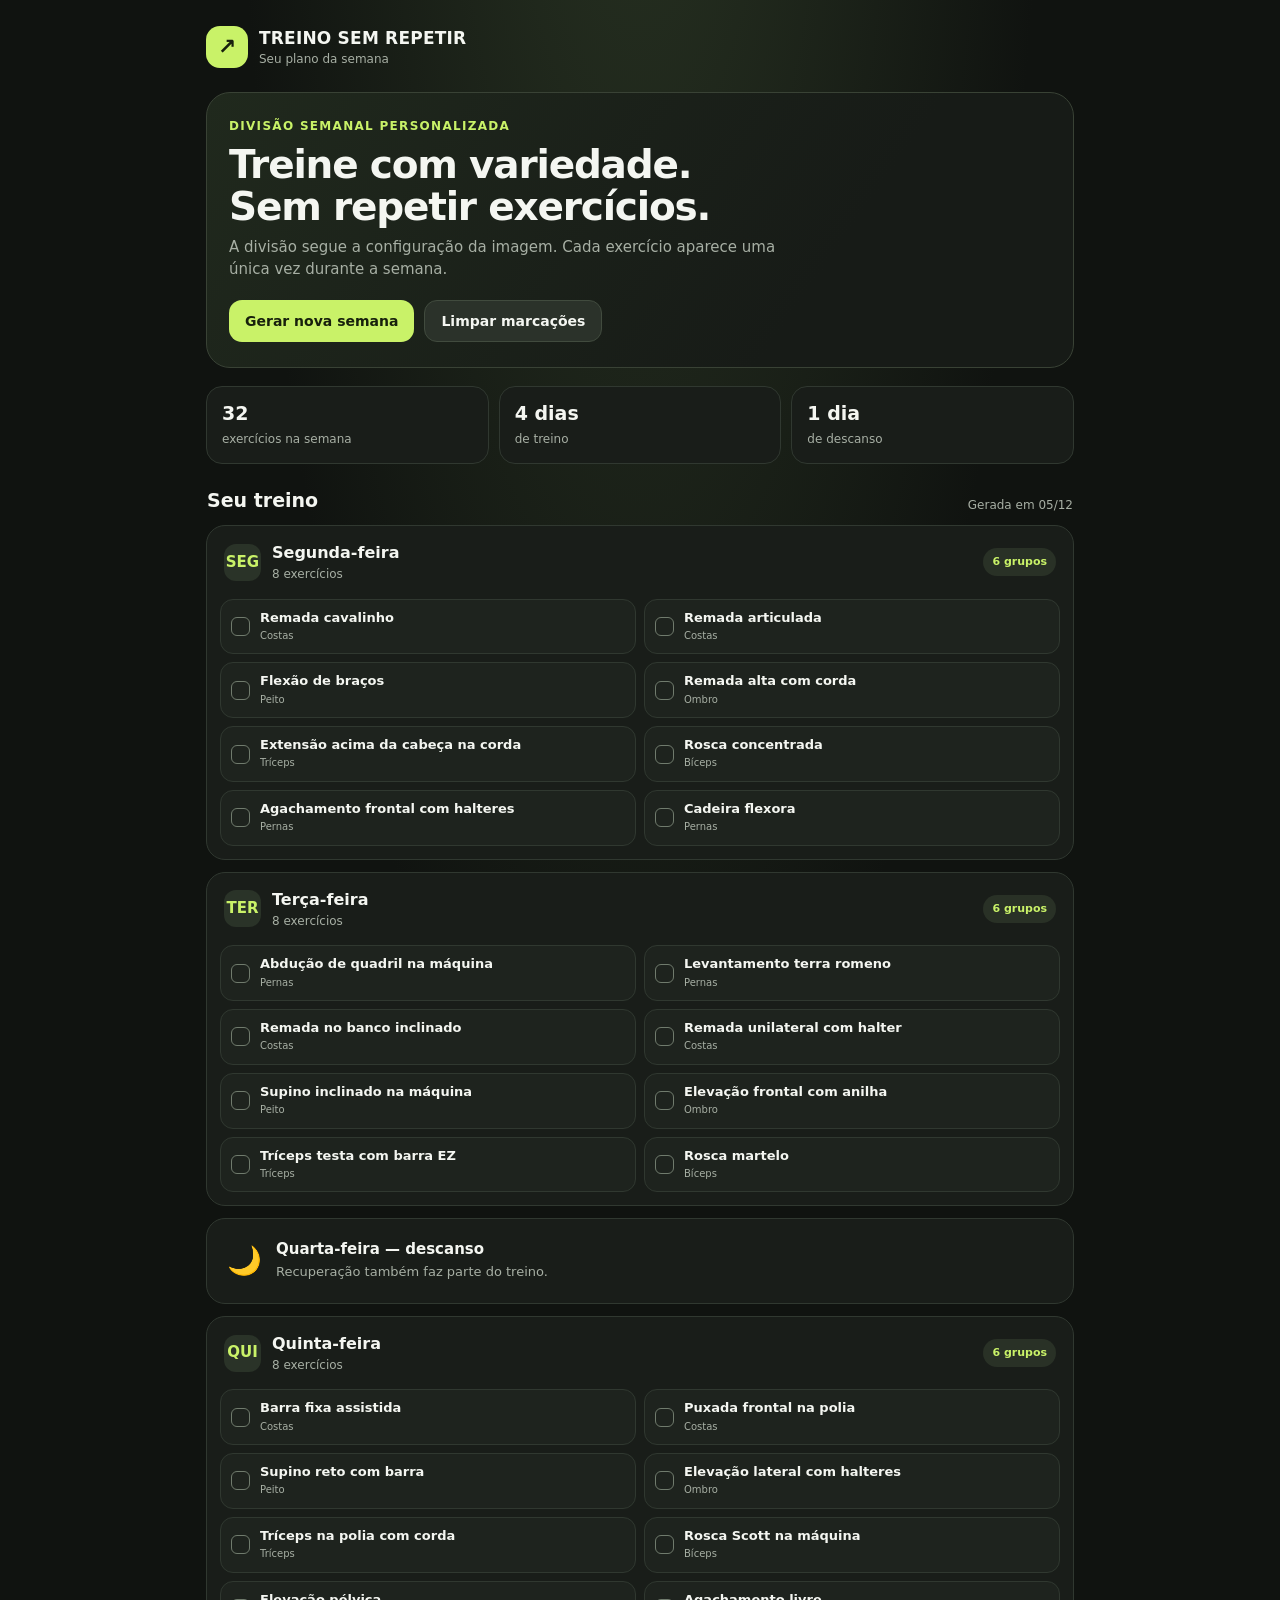
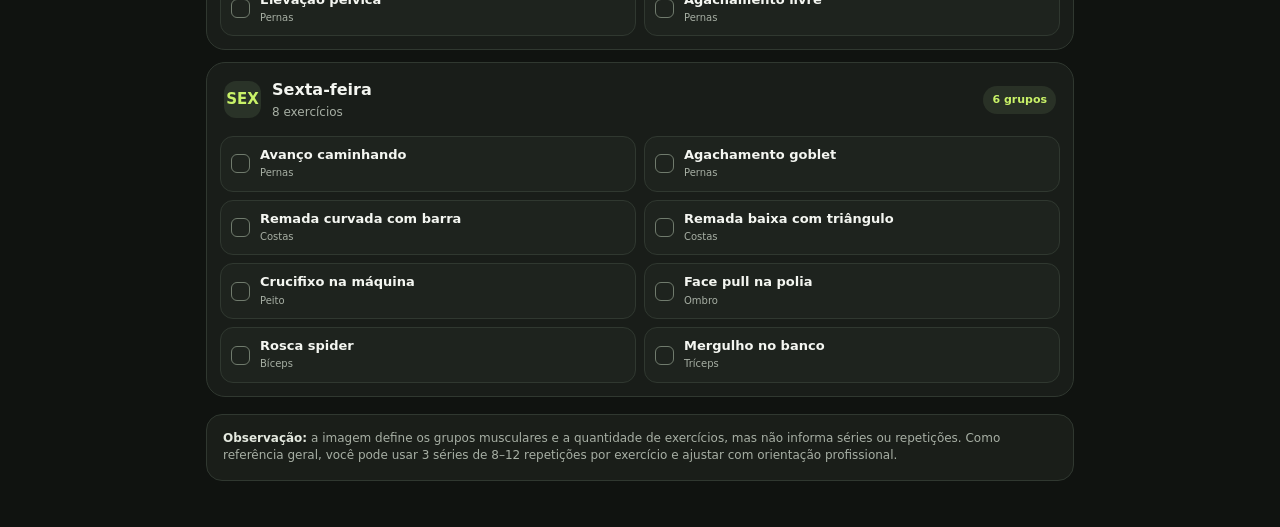
==== commit eefb1f69: "Rename index 41.html to index.html" ====
--- a/index.html
+++ b/index.html
@@ -28,7 +28,7 @@
  'Ombro':['Desenvolvimento com halteres','Elevação lateral com halteres','Face pull na polia','Elevação frontal com anilha','Desenvolvimento na máquina','Elevação lateral na polia','Crucifixo inverso na máquina','Remada alta com corda','Elevação lateral inclinada','Arnold press'],
  'Tríceps':['Tríceps na polia com corda','Tríceps testa com barra EZ','Tríceps francês unilateral','Mergulho no banco','Tríceps na polia com barra','Extensão acima da cabeça na corda','Supino fechado','Coice de tríceps com halter','Tríceps unilateral na polia','Mergulho assistido'],
  'Bíceps':['Rosca direta com barra','Rosca alternada com halteres','Rosca martelo','Rosca Scott na máquina','Rosca concentrada','Rosca na polia baixa','Rosca inclinada com halteres','Rosca inversa com barra EZ','Rosca martelo na corda','Rosca spider'],
- 'Pernas':['Agachamento livre','Leg press 45°','Cadeira extensora','Mesa flexora','Stiff com halteres','Agachamento búlgaro','Cadeira flexora','Elevação pélvica','Avanço caminhando','Levantamento terra romeno','Agachamento goblet','Panturrilha em pé','Panturrilha no leg press','Abdução de quadril na máquina']
+ 'Pernas':['Agachamento livre','Leg press 45°','Cadeira extensora','Mesa flexora','Stiff com halteres','Agachamento búlgaro','Cadeira flexora','Elevação pélvica','Avanço caminhando','Levantamento terra romeno','Agachamento goblet','Agachamento sumô com halter','Agachamento frontal com halteres','Abdução de quadril na máquina']
 };
 const KEY='treino-semana-v1';let state={};
 function freshPlan(){let plan=[],used=new Set();for(const d of split){let items=[];for(const [muscle,count] of Object.entries(d.groups)){let options=library[muscle].filter(x=>!used.has(x));for(let i=0;i<count;i++){if(!options.length)throw Error('Lista de exercícios insuficiente');let n=Math.floor(Math.random()*options.length);let name=options.splice(n,1)[0];used.add(name);items.push({name,muscle,id:muscle+'-'+name})}}plan.push({...d,items})}return {plan,checked:{},created:new Date().toISOString()}}
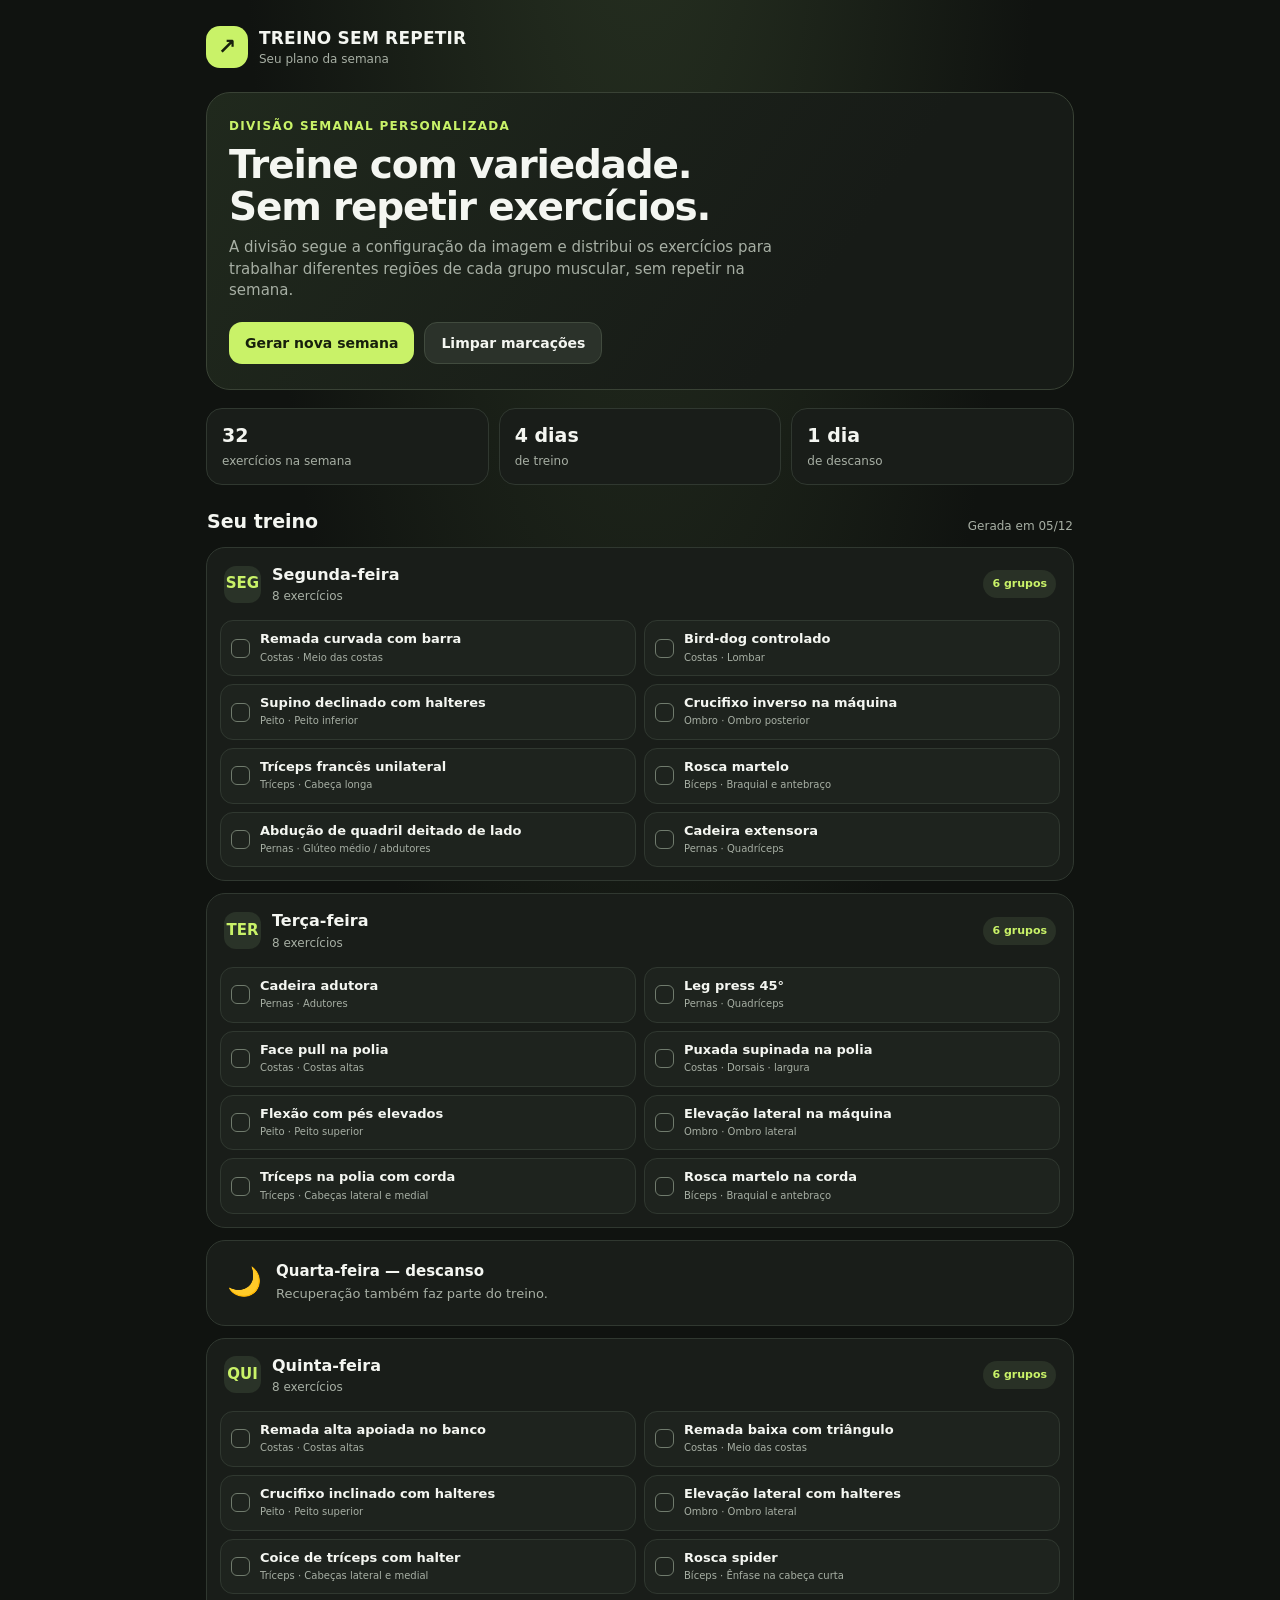
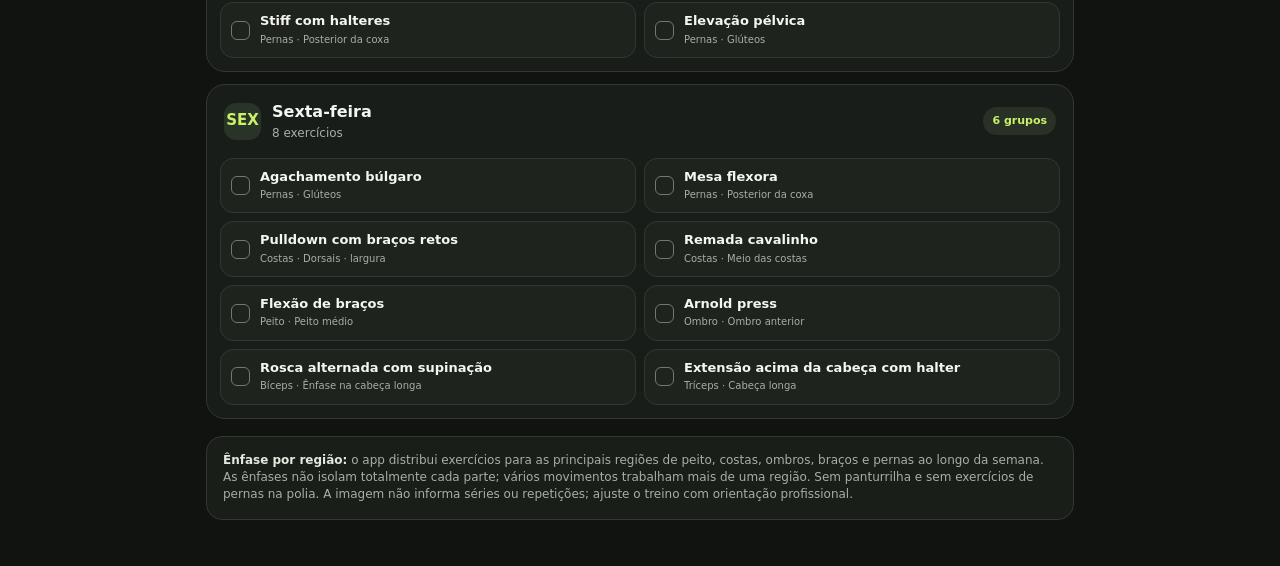
==== commit 1af7b5b0: "Rename index 42.html to index.html" ====
--- a/index.html
+++ b/index.html
@@ -9,11 +9,11 @@
 </head>
 <body><main class="app">
 <header class="top"><div class="brand"><div class="mark">↗</div><div><strong>TREINO SEM REPETIR</strong><small>Seu plano da semana</small></div></div></header>
-<section class="hero"><div class="eyebrow">Divisão semanal personalizada</div><h1>Treine com variedade.<br>Sem repetir exercícios.</h1><p>A divisão segue a configuração da imagem. Cada exercício aparece uma única vez durante a semana.</p><div class="actions"><button class="btn primary" id="newWeek">Gerar nova semana</button><button class="btn secondary" id="resetChecks">Limpar marcações</button></div></section>
+<section class="hero"><div class="eyebrow">Divisão semanal personalizada</div><h1>Treine com variedade.<br>Sem repetir exercícios.</h1><p>A divisão segue a configuração da imagem e distribui os exercícios para trabalhar diferentes regiões de cada grupo muscular, sem repetir na semana.</p><div class="actions"><button class="btn primary" id="newWeek">Gerar nova semana</button><button class="btn secondary" id="resetChecks">Limpar marcações</button></div></section>
 <section class="stats"><div class="stat"><b id="totalExercises">—</b><span>exercícios na semana</span></div><div class="stat"><b>4 dias</b><span>de treino</span></div><div class="stat"><b>1 dia</b><span>de descanso</span></div></section>
 <div class="section-head"><h2>Seu treino</h2><span id="weekLabel">Semana atual</span></div>
 <div class="week" id="week"></div>
-<div class="foot"><strong>Observação:</strong> a imagem define os grupos musculares e a quantidade de exercícios, mas não informa séries ou repetições. Como referência geral, você pode usar 3 séries de 8–12 repetições por exercício e ajustar com orientação profissional.</div>
+<div class="foot"><strong>Ênfase por região:</strong> o app distribui exercícios para as principais regiões de peito, costas, ombros, braços e pernas ao longo da semana. As ênfases não isolam totalmente cada parte; vários movimentos trabalham mais de uma região. Sem panturrilha e sem exercícios de pernas na polia. A imagem não informa séries ou repetições; ajuste o treino com orientação profissional.</div>
 </main><div class="toast" id="toast">Nova semana pronta — sem exercícios repetidos!</div>
 <script>
 const split=[
@@ -22,19 +22,47 @@
  {day:'Quinta-feira',short:'QUI',groups:{'Costas':2,'Peito':1,'Ombro':1,'Tríceps':1,'Bíceps':1,'Pernas':2}},
  {day:'Sexta-feira',short:'SEX',groups:{'Pernas':2,'Costas':2,'Peito':1,'Ombro':1,'Bíceps':1,'Tríceps':1}}
 ];
-const library={
- 'Costas':['Puxada frontal na polia','Remada baixa com triângulo','Remada curvada com barra','Remada unilateral com halter','Puxada alta com pegada neutra','Remada cavalinho','Pulldown com braços retos','Remada articulada','Puxada supinada na polia','Remada no banco inclinado','Barra fixa assistida','Pullover na polia'],
- 'Peito':['Supino reto com barra','Supino inclinado com halteres','Crucifixo na máquina','Crossover na polia','Supino reto com halteres','Flexão de braços','Supino inclinado na máquina','Crucifixo inclinado com halteres','Crossover de baixo para cima','Chest press'],
- 'Ombro':['Desenvolvimento com halteres','Elevação lateral com halteres','Face pull na polia','Elevação frontal com anilha','Desenvolvimento na máquina','Elevação lateral na polia','Crucifixo inverso na máquina','Remada alta com corda','Elevação lateral inclinada','Arnold press'],
- 'Tríceps':['Tríceps na polia com corda','Tríceps testa com barra EZ','Tríceps francês unilateral','Mergulho no banco','Tríceps na polia com barra','Extensão acima da cabeça na corda','Supino fechado','Coice de tríceps com halter','Tríceps unilateral na polia','Mergulho assistido'],
- 'Bíceps':['Rosca direta com barra','Rosca alternada com halteres','Rosca martelo','Rosca Scott na máquina','Rosca concentrada','Rosca na polia baixa','Rosca inclinada com halteres','Rosca inversa com barra EZ','Rosca martelo na corda','Rosca spider'],
- 'Pernas':['Agachamento livre','Leg press 45°','Cadeira extensora','Mesa flexora','Stiff com halteres','Agachamento búlgaro','Cadeira flexora','Elevação pélvica','Avanço caminhando','Levantamento terra romeno','Agachamento goblet','Agachamento sumô com halter','Agachamento frontal com halteres','Abdução de quadril na máquina']
+const catalog={
+ 'Costas':[
+  {region:'Dorsais · largura',count:2,options:['Puxada frontal na polia','Barra fixa assistida','Puxada supinada na polia','Puxada alta com pegada neutra','Pulldown com braços retos']},
+  {region:'Meio das costas',count:3,options:['Remada baixa com triângulo','Remada curvada com barra','Remada unilateral com halter','Remada cavalinho','Remada articulada','Remada no banco inclinado']},
+  {region:'Costas altas',count:2,options:['Encolhimento com halteres','Remada alta apoiada no banco','Face pull na polia','Remada aberta na máquina']},
+  {region:'Lombar',count:1,options:['Extensão lombar no banco','Bom dia com barra leve','Bird-dog controlado']}
+ ],
+ 'Peito':[
+  {region:'Peito superior',count:2,options:['Supino inclinado com halteres','Supino inclinado na máquina','Crucifixo inclinado com halteres','Flexão com pés elevados']},
+  {region:'Peito médio',count:1,options:['Supino reto com barra','Supino reto com halteres','Chest press','Flexão de braços']},
+  {region:'Peito inferior',count:1,options:['Supino declinado com halteres','Mergulho assistido com inclinação do tronco','Supino declinado com barra']}
+ ],
+ 'Ombro':[
+  {region:'Ombro anterior',count:1,options:['Desenvolvimento com halteres','Elevação frontal com anilha','Desenvolvimento na máquina','Arnold press']},
+  {region:'Ombro lateral',count:2,options:['Elevação lateral com halteres','Elevação lateral inclinada','Elevação lateral na polia','Elevação lateral na máquina']},
+  {region:'Ombro posterior',count:1,options:['Crucifixo inverso na máquina','Face pull na polia','Crucifixo inverso com halteres','Remada alta aberta com apoio']}
+ ],
+ 'Tríceps':[
+  {region:'Cabeça longa',count:2,options:['Tríceps testa com barra EZ','Tríceps francês unilateral','Extensão acima da cabeça na corda','Extensão acima da cabeça com halter']},
+  {region:'Cabeças lateral e medial',count:2,options:['Tríceps na polia com corda','Tríceps na polia com barra','Supino fechado','Mergulho no banco','Coice de tríceps com halter']}
+ ],
+ 'Bíceps':[
+  {region:'Ênfase na cabeça longa',count:1,options:['Rosca inclinada com halteres','Rosca direta com barra','Rosca alternada com supinação']},
+  {region:'Ênfase na cabeça curta',count:1,options:['Rosca Scott na máquina','Rosca concentrada','Rosca spider']},
+  {region:'Braquial e antebraço',count:2,options:['Rosca martelo','Rosca inversa com barra EZ','Rosca martelo na corda','Rosca martelo cruzada']}
+ ],
+ 'Pernas':[
+  {region:'Quadríceps',count:2,options:['Agachamento livre','Leg press 45°','Cadeira extensora','Agachamento búlgaro','Agachamento goblet','Agachamento frontal com halteres','Avanço caminhando']},
+  {region:'Posterior da coxa',count:2,options:['Mesa flexora','Cadeira flexora','Stiff com halteres','Levantamento terra romeno']},
+  {region:'Glúteos',count:2,options:['Elevação pélvica','Agachamento sumô com halter','Passada reversa com halteres','Agachamento búlgaro']},
+  {region:'Adutores',count:1,options:['Cadeira adutora','Agachamento sumô com halter']},
+  {region:'Glúteo médio / abdutores',count:1,options:['Abdução de quadril na máquina','Abdução de quadril deitado de lado']}
+ ]
 };
-const KEY='treino-semana-v1';let state={};
-function freshPlan(){let plan=[],used=new Set();for(const d of split){let items=[];for(const [muscle,count] of Object.entries(d.groups)){let options=library[muscle].filter(x=>!used.has(x));for(let i=0;i<count;i++){if(!options.length)throw Error('Lista de exercícios insuficiente');let n=Math.floor(Math.random()*options.length);let name=options.splice(n,1)[0];used.add(name);items.push({name,muscle,id:muscle+'-'+name})}}plan.push({...d,items})}return {plan,checked:{},created:new Date().toISOString()}}
+const KEY='treino-semana-v2';let state={};
+function shuffled(items){const a=[...items];for(let i=a.length-1;i>0;i--){const j=Math.floor(Math.random()*(i+1));[a[i],a[j]]=[a[j],a[i]]}return a}
+function selectWeekly(muscle,used){const selected=[];for(const part of catalog[muscle]){const options=shuffled(part.options.filter(name=>!used.has(name)));if(options.length<part.count)throw Error('Lista insuficiente para '+muscle+' · '+part.region);for(let i=0;i<part.count;i++){const name=options[i];used.add(name);selected.push({name,muscle,region:part.region,id:muscle+'-'+name})}}return shuffled(selected)}
+function freshPlan(){const used=new Set(),weekly={};for(const muscle of Object.keys(catalog))weekly[muscle]=selectWeekly(muscle,used);const plan=[];for(const d of split){const items=[];for(const [muscle,count] of Object.entries(d.groups)){items.push(...weekly[muscle].splice(0,count))}plan.push({...d,items})}return {plan,checked:{},created:new Date().toISOString()}}
 function load(){try{const saved=JSON.parse(localStorage.getItem(KEY));if(saved&&saved.plan?.length===4){state=saved;return}}catch(e){}state=freshPlan();save()}
 function save(){localStorage.setItem(KEY,JSON.stringify(state))}
-function render(){const host=document.getElementById('week');host.innerHTML='';let total=0;state.plan.forEach((d,i)=>{total+=d.items.length;const card=document.createElement('section');card.className='day';const head=document.createElement('div');head.className='day-head';head.innerHTML=`<div class="day-title"><div class="day-num">${d.short}</div><div><h3>${d.day}</h3><div class="sub">${d.items.length} exercícios</div></div></div><span class="pill">${Object.keys(d.groups).length} grupos</span>`;card.appendChild(head);const list=document.createElement('div');list.className='exercises';d.items.forEach((it,j)=>{const id=`${i}-${j}`,done=!!state.checked[id];const el=document.createElement('label');el.className='exercise'+(done?' done':'');el.innerHTML=`<input class="check" type="checkbox" ${done?'checked':''} aria-label="Marcar ${it.name} como concluído"><div><div class="ename"></div><div class="muscle"></div></div>`;el.querySelector('.ename').textContent=it.name;el.querySelector('.muscle').textContent=it.muscle;el.querySelector('input').addEventListener('change',e=>{state.checked[id]=e.target.checked;el.classList.toggle('done',e.target.checked);save()});list.appendChild(el)});card.appendChild(list);host.appendChild(card)});const rest=document.createElement('section');rest.className='rest';rest.innerHTML='<div class="moon">🌙</div><div><b>Quarta-feira — descanso</b><span>Recuperação também faz parte do treino.</span></div>';host.insertBefore(rest,host.children[2]||null);document.getElementById('totalExercises').textContent=total;const dt=state.created?new Date(state.created):new Date();document.getElementById('weekLabel').textContent='Gerada em '+dt.toLocaleDateString('pt-BR',{day:'2-digit',month:'2-digit'});}
+function render(){const host=document.getElementById('week');host.innerHTML='';let total=0;state.plan.forEach((d,i)=>{total+=d.items.length;const card=document.createElement('section');card.className='day';const head=document.createElement('div');head.className='day-head';head.innerHTML=`<div class="day-title"><div class="day-num">${d.short}</div><div><h3>${d.day}</h3><div class="sub">${d.items.length} exercícios</div></div></div><span class="pill">${Object.keys(d.groups).length} grupos</span>`;card.appendChild(head);const list=document.createElement('div');list.className='exercises';d.items.forEach((it,j)=>{const id=`${i}-${j}`,done=!!state.checked[id];const el=document.createElement('label');el.className='exercise'+(done?' done':'');el.innerHTML=`<input class="check" type="checkbox" ${done?'checked':''} aria-label="Marcar ${it.name} como concluído"><div><div class="ename"></div><div class="muscle"></div></div>`;el.querySelector('.ename').textContent=it.name;el.querySelector('.muscle').textContent=it.muscle+' · '+it.region;el.querySelector('input').addEventListener('change',e=>{state.checked[id]=e.target.checked;el.classList.toggle('done',e.target.checked);save()});list.appendChild(el)});card.appendChild(list);host.appendChild(card)});const rest=document.createElement('section');rest.className='rest';rest.innerHTML='<div class="moon">🌙</div><div><b>Quarta-feira — descanso</b><span>Recuperação também faz parte do treino.</span></div>';host.insertBefore(rest,host.children[2]||null);document.getElementById('totalExercises').textContent=total;const dt=state.created?new Date(state.created):new Date();document.getElementById('weekLabel').textContent='Gerada em '+dt.toLocaleDateString('pt-BR',{day:'2-digit',month:'2-digit'});}
 document.getElementById('newWeek').addEventListener('click',()=>{state=freshPlan();save();render();const t=document.getElementById('toast');t.classList.add('show');setTimeout(()=>t.classList.remove('show'),2300)});
 document.getElementById('resetChecks').addEventListener('click',()=>{state.checked={};save();render()});load();render();
 </script></body></html>
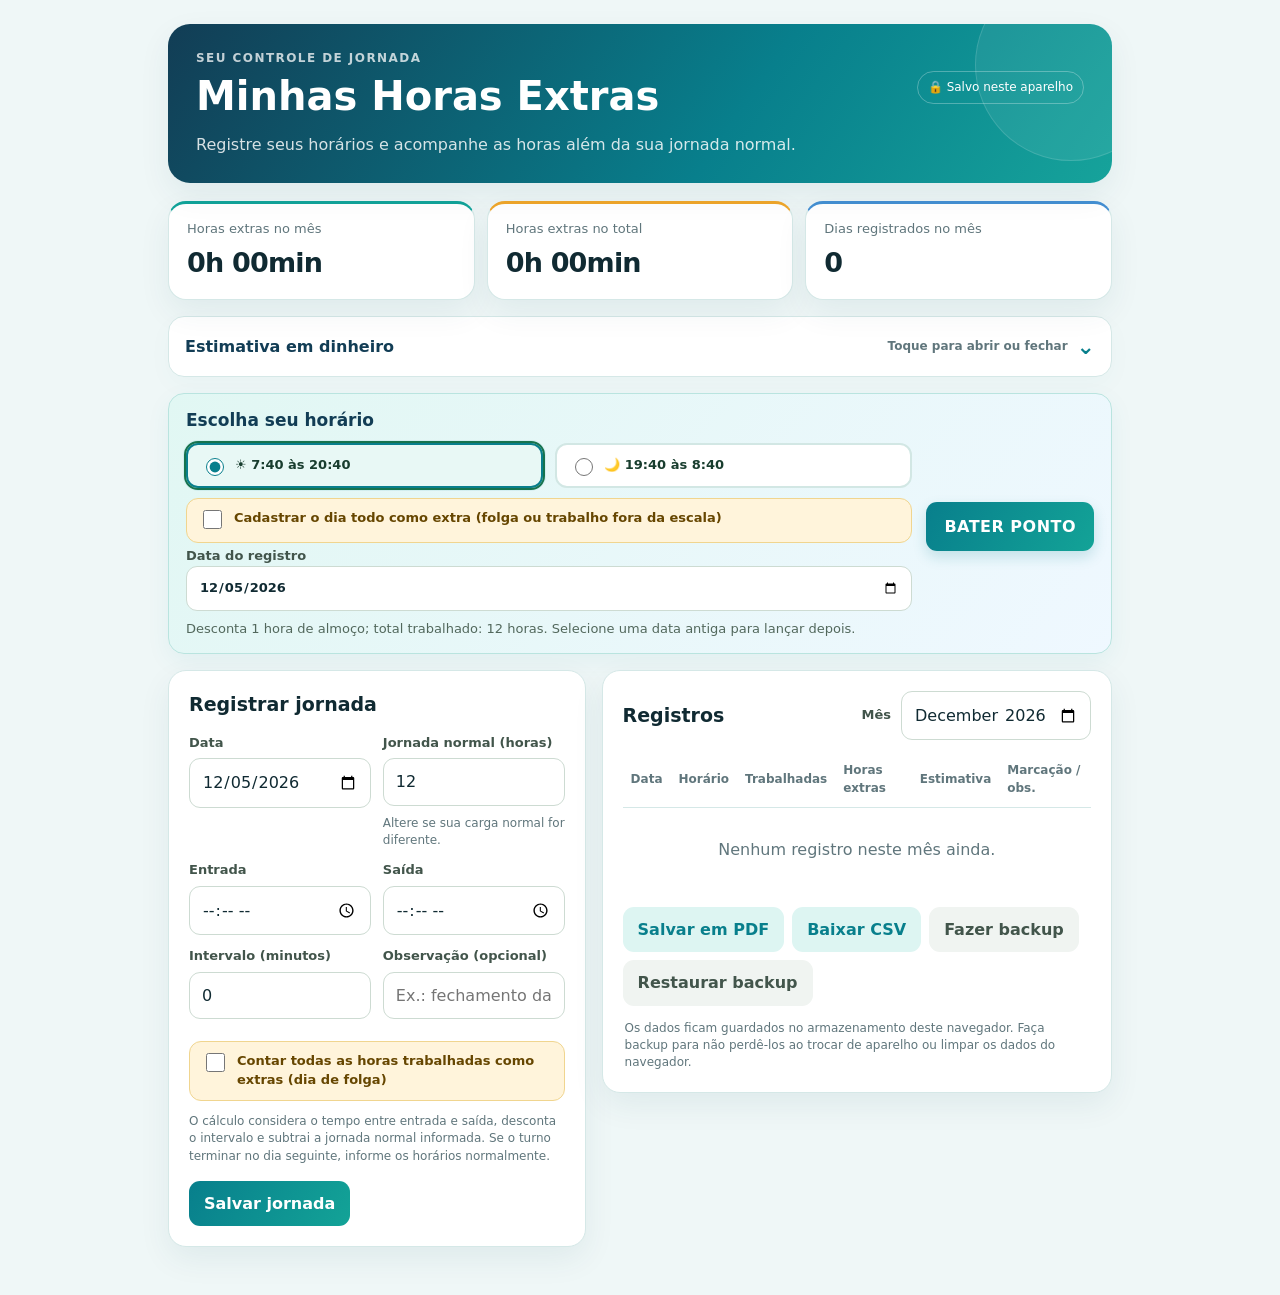
==== commit 6a8b3584: "Rename index 37.html to index.html" ====
--- a/index.html
+++ b/index.html
@@ -1,68 +1,117 @@
 <!doctype html>
 <html lang="pt-BR">
 <head>
-<meta charset="utf-8"><meta name="viewport" content="width=device-width,initial-scale=1,viewport-fit=cover"><meta name="theme-color" content="#101310">
-<title>Treino Sem Repetir</title>
+<meta charset="utf-8">
+<meta name="viewport" content="width=device-width, initial-scale=1">
+<meta name="theme-color" content="#123b32">
+<title>Minhas Horas Extras</title>
 <style>
-:root{color-scheme:dark;--bg:#101310;--panel:#191d19;--panel2:#222722;--line:#303830;--text:#f4f6f1;--muted:#a7afa4;--lime:#c9f268;--yellow:#e7ff71;--red:#ff7777}*{box-sizing:border-box}body{margin:0;background:radial-gradient(ellipse at 50% -20%,#293423 0,transparent 45%),var(--bg);color:var(--text);font:15px/1.45 system-ui,-apple-system,Segoe UI,Roboto,sans-serif}.app{max-width:900px;margin:auto;padding:22px 16px 46px}.top{display:flex;align-items:center;justify-content:space-between;gap:16px;margin:4px 0 24px}.brand{display:flex;align-items:center;gap:11px}.mark{width:42px;height:42px;border-radius:14px;background:var(--lime);color:#17200c;display:grid;place-items:center;font-size:22px;font-weight:900}.brand small{display:block;color:var(--muted);font-size:12px}.brand strong{font-size:17px;letter-spacing:.2px}.hero{padding:25px 22px;border:1px solid #394235;border-radius:24px;background:linear-gradient(125deg,#20291d,#171b17 70%);margin-bottom:18px}.eyebrow{color:var(--lime);font-size:12px;text-transform:uppercase;letter-spacing:1.3px;font-weight:800}.hero h1{font-size:clamp(26px,6vw,39px);line-height:1.08;margin:8px 0 9px;letter-spacing:-1.2px}.hero p{color:var(--muted);margin:0;max-width:580px}.actions{display:flex;flex-wrap:wrap;gap:10px;margin-top:20px}.btn{border:0;border-radius:13px;padding:12px 16px;font:700 14px system-ui;cursor:pointer;transition:.15s}.btn:hover{transform:translateY(-1px)}.primary{background:var(--lime);color:#17200c}.secondary{background:#2b322a;color:var(--text);border:1px solid #414b3e}.stats{display:grid;grid-template-columns:repeat(3,1fr);gap:10px;margin:14px 0 23px}.stat{border:1px solid var(--line);background:var(--panel);border-radius:16px;padding:13px 15px}.stat b{display:block;font-size:19px}.stat span{font-size:12px;color:var(--muted)}.section-head{display:flex;align-items:end;justify-content:space-between;margin:23px 1px 11px;gap:10px}.section-head h2{font-size:19px;margin:0}.section-head span{font-size:12px;color:var(--muted)}.week{display:grid;gap:12px}.day{border:1px solid var(--line);background:var(--panel);border-radius:19px;overflow:hidden}.day-head{display:flex;align-items:center;justify-content:space-between;padding:15px 17px;gap:12px}.day-title{display:flex;align-items:center;gap:11px}.day-num{width:37px;height:37px;border-radius:12px;background:#2a3328;color:var(--lime);display:grid;place-items:center;font-weight:900}.day h3{margin:0;font-size:16px}.day .sub{font-size:12px;color:var(--muted);margin-top:2px}.pill{font-size:11px;border-radius:99px;padding:6px 9px;background:#293126;color:var(--lime);font-weight:750;white-space:nowrap}.exercises{padding:0 13px 13px;display:grid;grid-template-columns:repeat(2,minmax(0,1fr));gap:8px}.exercise{display:flex;align-items:center;gap:10px;padding:10px;border:1px solid #303830;border-radius:13px;background:#1e231e;min-width:0}.check{appearance:none;width:19px;height:19px;flex:0 0 19px;border:1.5px solid #707b6d;border-radius:6px;cursor:pointer;margin:0;position:relative}.check:checked{background:var(--lime);border-color:var(--lime)}.check:checked:after{content:'✓';position:absolute;inset:-1px 0 0;color:#17200c;font-weight:900;text-align:center;font-size:14px}.exercise.done .ename{text-decoration:line-through;color:#788174}.ename{font-size:13px;font-weight:650;line-height:1.25}.muscle{font-size:10px;color:var(--muted);margin-top:3px}.rest{padding:20px;background:var(--panel);border:1px solid var(--line);border-radius:19px;display:flex;gap:14px;align-items:center}.rest .moon{font-size:28px}.rest b{display:block}.rest span{color:var(--muted);font-size:13px}.foot{margin-top:17px;padding:15px 16px;border-radius:16px;background:#1a1e19;border:1px solid var(--line);color:var(--muted);font-size:12px}.foot strong{color:#e4e9df}.toast{position:fixed;left:50%;bottom:20px;transform:translate(-50%,20px);opacity:0;pointer-events:none;background:#e7ff71;color:#17200c;font-weight:750;padding:11px 17px;border-radius:99px;transition:.2s;box-shadow:0 8px 30px #0008}.toast.show{opacity:1;transform:translate(-50%,0)}@media(max-width:520px){.app{padding:16px 13px 30px}.hero{padding:21px 18px}.stats{gap:7px}.stat{padding:11px 10px}.stat b{font-size:17px}.stat span{font-size:11px}.exercises{grid-template-columns:1fr}.day-head{padding:13px}.section-head{align-items:start;flex-direction:column;gap:3px}}
+:root{--ink:#142820;--muted:#6c7b75;--bg:#f3f7f4;--card:#fff;--green:#16734e;--green2:#e2f3e9;--line:#e1e9e4;--red:#b63838;--shadow:0 10px 30px #123b3210}*{box-sizing:border-box}body{margin:0;background:var(--bg);color:var(--ink);font:16px/1.45 system-ui,-apple-system,Segoe UI,Roboto,sans-serif}.wrap{max-width:980px;margin:auto;padding:24px 18px 48px}.hero{background:linear-gradient(125deg,#123b32,#1b7651);color:#fff;border-radius:22px;padding:26px 28px;margin-bottom:18px;box-shadow:var(--shadow)}.topline{display:flex;justify-content:space-between;align-items:center;gap:12px}.eyebrow{font-size:12px;text-transform:uppercase;letter-spacing:.12em;opacity:.75;font-weight:750}.hero h1{font-size:clamp(27px,5vw,40px);line-height:1.05;margin:8px 0}.hero p{margin:8px 0 0;opacity:.83}.local{font-size:12px;border:1px solid #ffffff48;padding:7px 10px;border-radius:999px;white-space:nowrap}.quick-banner{display:flex;align-items:center;justify-content:space-between;gap:14px;background:#e2f3e9;border:1px solid #b7dfc5;border-radius:16px;padding:14px 17px;margin:0 0 16px}.quick-banner p{margin:3px 0 0;color:#52685c;font-size:13px}.quick-banner strong{color:#123b32}.quick-banner button{font-size:16px;padding:13px 18px;white-space:nowrap}.shift-choices{display:flex;gap:10px;flex-wrap:wrap;margin-top:10px}.shift-choice{display:flex;align-items:center;gap:8px;background:#fff;border:1px solid #bed7c6;border-radius:12px;padding:10px 13px;cursor:pointer;color:#183d2e;font-weight:700}.shift-choice:has(input:checked){outline:2px solid #16734e;border-color:#16734e;background:#f4fbf6}.shift-choice input{width:18px;height:18px;min-height:18px;accent-color:#16734e}.quick-actions{display:flex;flex-direction:column;align-items:flex-start;gap:5px}.quick-banner button{margin-top:5px}.stats{display:grid;grid-template-columns:repeat(3,1fr);gap:12px;margin:16px 0}.stat,.panel{background:var(--card);border:1px solid var(--line);border-radius:18px;box-shadow:var(--shadow)}.stat{padding:16px 18px}.stat small{color:var(--muted);display:block;font-size:13px}.stat strong{display:block;font-size:27px;margin-top:5px;letter-spacing:-.03em}.grid{display:grid;grid-template-columns:minmax(340px,.9fr) minmax(500px,1.1fr);gap:16px;align-items:start}.grid>.panel:first-child{grid-column:1}.grid>.panel:nth-child(2){grid-column:2;grid-row:1}.panel{padding:20px}.panel h2{font-size:19px;margin:0 0 15px}.fields{display:grid;grid-template-columns:1fr 1fr;gap:12px}.field{display:flex;flex-direction:column;gap:6px}.field.full{grid-column:1/-1}label{font-size:13px;font-weight:700;color:#42554b}input,select{font:inherit;color:var(--ink);border:1px solid #cddbd2;border-radius:11px;padding:11px 12px;background:#fff;width:100%;min-height:44px}input:focus,select:focus{outline:3px solid #16734e22;border-color:var(--green)}.hint{font-size:12px;color:var(--muted);margin-top:3px}.actions{display:flex;gap:8px;flex-wrap:wrap;margin-top:16px}button,.btn{font:inherit;font-weight:700;border:0;border-radius:11px;padding:11px 15px;cursor:pointer;min-height:42px}.primary{background:var(--green);color:#fff}.secondary{background:var(--green2);color:var(--green)}.plain{background:#f0f4f1;color:#42554b}.danger{background:#fff0f0;color:var(--red)}button:hover{filter:brightness(.97)}.toolbar{display:flex;justify-content:space-between;align-items:center;gap:10px;margin:0 0 12px}.toolbar h2{margin:0}.month{max-width:190px}.table-wrap{overflow:auto}table{width:100%;border-collapse:collapse;min-width:530px}th{text-align:left;font-size:12px;color:var(--muted);font-weight:750;padding:10px 8px;border-bottom:1px solid var(--line)}td{padding:12px 8px;border-bottom:1px solid var(--line);font-size:14px;vertical-align:middle}.tag{display:inline-block;background:var(--green2);color:var(--green);font-weight:750;padding:4px 8px;border-radius:999px;white-space:nowrap}.zero{background:#f0f3f1;color:#607168}.row-actions{display:flex;gap:6px}.row-actions button{padding:6px 9px;min-height:32px;font-size:12px}.empty{text-align:center;padding:30px 10px;color:var(--muted)}.footnote{color:var(--muted);font-size:12px;margin:14px 2px 0}.notice{display:none;background:#fff5df;border:1px solid #f1d99e;color:#704d0d;padding:10px 12px;border-radius:11px;margin:0 0 12px;font-size:13px}.filterrow{display:flex;align-items:center;gap:10px}.filterrow label{white-space:nowrap}.print-only{display:none}@media print{body{background:#fff;color:#111;font-size:12px}.wrap{max-width:none;padding:0}.hero{background:#fff!important;color:#111;border:1px solid #bbb;box-shadow:none;padding:14px 16px;margin-bottom:10px}.hero p,.local,.eyebrow{color:#444;opacity:1}.stats{gap:8px;margin:8px 0}.stat,.panel{box-shadow:none;border:1px solid #bbb;border-radius:8px}.stat{padding:9px 12px}.stat strong{font-size:20px}.grid{display:block}.grid>.panel:first-child,.toolbar .filterrow,.actions,.footnote,.row-actions,.notice{display:none!important}.panel{padding:12px;margin-top:8px}.toolbar{display:block}table{min-width:0}th,td{padding:6px 5px;font-size:11px}.print-only{display:block!important}.tag{background:#eee!important;color:#111!important;border:1px solid #bbb}.empty{padding:16px}}@media(max-width:900px){.grid{grid-template-columns:1fr}.grid>.panel:first-child,.grid>.panel:nth-child(2){grid-column:1;grid-row:auto}}@media(max-width:760px){.wrap{padding:14px 12px 34px}.hero{padding:22px 20px;border-radius:18px}.stats{gap:8px}.stat{padding:13px 11px}.stat strong{font-size:22px}.stat small{font-size:11px}.grid{grid-template-columns:1fr}.panel{padding:17px}.toolbar{align-items:flex-start;flex-direction:column}.month{max-width:100%;width:100%}}@media(max-width:390px){.fields{grid-template-columns:1fr}.field.full{grid-column:auto}.local{font-size:10px}}
+
+/* Tema Bater Ponto: verde, turquesa e âmbar */
+:root{--ink:#102a32;--muted:#60767c;--bg:#eff7f7;--card:#fff;--green:#087f8c;--green2:#ddf5f2;--line:#d5e8e7;--shadow:0 12px 32px #12495012}
+.hero{background:linear-gradient(125deg,#123d55 0%,#087f8c 60%,#16a39b 100%);position:relative;overflow:hidden}
+.hero:after{content:"";position:absolute;width:190px;height:190px;border-radius:50%;right:-55px;top:-55px;background:#ffffff12;border:1px solid #ffffff22}
+.quick-banner{background:linear-gradient(130deg,#e1f7f3,#eff8ff);border:1px solid #b9e4df;box-shadow:0 8px 25px #087f8c10}
+.quick-banner>div:first-child{flex:1}
+.shift-choices{gap:12px}
+.shift-choice{flex:1;min-width:200px;border:2px solid #d2e7e4;background:#fff;transition:.15s}
+.shift-choice:has(input:checked){border-color:#087f8c;background:#e8f8f5;box-shadow:0 0 0 3px #087f8c15}
+.shift-choice input{accent-color:#087f8c}
+.quick-banner>div:first-child>strong{font-size:17px;color:#123d55}
+.quick-banner>div:first-child>p{margin-top:9px}
+.quick-actions button{background:linear-gradient(120deg,#087f8c,#13a397);box-shadow:0 6px 14px #087f8c30;letter-spacing:.03em}
+.tag{background:#fff1d6;color:#8a5600}
+.quick-extra{display:flex;align-items:center;gap:9px;margin-top:12px;color:#314e52;font-size:14px;font-weight:700;cursor:pointer}.quick-offday{display:flex;align-items:flex-start;gap:9px;margin-top:10px;padding:10px 12px;background:#fff4db;border:1px solid #f0d58f;border-radius:12px;color:#664600;font-size:13px;font-weight:700;cursor:pointer}.quick-offday input{width:19px;height:19px;min-height:19px;accent-color:#e29a18;flex:0 0 auto;margin-top:1px}
+.quick-extra input{width:19px;height:19px;min-height:19px;accent-color:#f0a629}
+.extra-note{display:inline-flex;padding:3px 8px;border-radius:99px;background:#fff1d6;color:#885600;font-size:12px;font-weight:800;white-space:nowrap}
+.stat:first-child{border-top:3px solid #10a399}.stat:nth-child(2){border-top:3px solid #f0a629}.stat:nth-child(3){border-top:3px solid #438fd3}
+.primary{background:linear-gradient(120deg,#087f8c,#13a397)}
+.mobile-nav{display:none}
+@media(max-width:760px){.money-fields{grid-template-columns:1fr 1fr}.money-fields label:first-child{grid-column:1/-1}.money-summary{grid-template-columns:1fr 1fr;gap:8px}.money-summary .stat{padding:11px}.money-summary .stat strong{font-size:18px}body{padding-bottom:88px}.mobile-nav{position:fixed;z-index:30;left:0;right:0;bottom:0;display:grid;grid-template-columns:1fr 1fr;gap:8px;padding:9px 14px calc(9px + env(safe-area-inset-bottom));background:#fff;border-top:1px solid #d5e8e7;box-shadow:0 -8px 24px #123d5514}.mobile-nav button{display:flex;flex-direction:column;align-items:center;justify-content:center;gap:3px;border:0;border-radius:13px;background:transparent;color:#60767c;font-size:11px;font-weight:750;min-height:56px;padding:5px}.mobile-nav button svg{width:23px;height:23px;stroke:currentColor;fill:none;stroke-width:2;stroke-linecap:round;stroke-linejoin:round}.mobile-nav button.active{color:#087f8c;background:#e2f5f2}.mobile-tab-records .quick-banner,.mobile-tab-records .stats,.mobile-tab-records .money-summary,.mobile-tab-records .money-panel,.mobile-tab-records .grid>.panel:first-child{display:none!important}.mobile-tab-punch .grid>.panel:nth-child(2){display:none!important}.mobile-tab-records .grid>.panel:nth-child(2){display:block!important}
+.quick-banner{align-items:stretch;flex-direction:column}.quick-actions{order:-1;width:100%;margin:0 0 8px}.quick-actions button{width:100%;min-height:54px}.shift-choice{min-width:100%}}
+@media(max-width:760px){.table-wrap{width:100%;overflow:visible}table{display:block!important;table-layout:fixed;min-width:0!important;width:100%!important;border-collapse:separate;border-spacing:0}table thead{display:none!important}table tbody{display:block!important;width:100%!important}table tbody tr{display:block!important;width:100%!important;margin:0 0 10px;background:#fff;border:1px solid #d5e8e7;border-radius:14px;overflow:hidden;box-shadow:0 4px 14px #123d5508}table tbody td{display:flex!important;box-sizing:border-box;width:100%!important;min-width:0!important;align-items:center;justify-content:space-between;gap:10px;padding:8px 12px;border-bottom:1px solid #edf2ef;font-size:13px;text-align:right;overflow-wrap:anywhere}table tbody td::before{content:attr(data-label);display:block;flex:0 0 102px;width:102px;font-size:11px;line-height:1.2;font-weight:750;color:#60767c;text-align:left;white-space:normal;overflow-wrap:normal;word-break:normal}table tbody td>*{min-width:0}table tbody td:last-child{justify-content:flex-end;border-bottom:0;padding-top:8px;padding-bottom:8px}.row-actions{gap:8px}.row-actions button{min-height:36px;padding:7px 12px}.empty{padding:22px 8px}}@media print{.quick-banner{display:none!important}}
+
+.money-details{background:transparent;border:0;margin:0 0 16px}.money-toggle{appearance:none;-webkit-appearance:none;width:100%;text-align:left;list-style:none;cursor:pointer;display:flex;align-items:center;gap:9px;padding:14px 16px;background:#fff;border:1px solid #d5e8e7;border-radius:16px;box-shadow:0 8px 25px #087f8c08;min-height:56px;color:inherit}.money-toggle:focus-visible{outline:3px solid #087f8c55}.money-content[hidden]{display:none!important}.money-summary-title{font-weight:800;color:#123d55;font-size:16px}.money-summary-subtitle{font-size:12px;color:#60767c;margin-left:auto}.money-chevron{font-size:22px;color:#087f8c;transition:transform .18s}.money-details.is-open .money-chevron{transform:rotate(180deg)}.money-content{padding-top:12px}.money-content .money-summary{margin-bottom:12px}.money-content .money-panel{margin-bottom:0}.money-panel{background:#fff;border:1px solid #d5e8e7;border-radius:16px;padding:15px 17px;margin:0 0 16px;box-shadow:0 8px 25px #087f8c08}.money-panel-head{display:flex;justify-content:space-between;align-items:center;gap:8px;margin-bottom:10px}.money-panel-head strong{color:#123d55}.money-panel-head small,.money-hint{color:#60767c;font-size:12px}.money-fields{display:grid;grid-template-columns:repeat(3,minmax(0,1fr));gap:10px}.money-fields label{font-size:12px}.money-fields input{margin-top:4px;min-height:40px;padding:8px 10px}.money-summary{display:grid;grid-template-columns:1fr 1fr;gap:10px;margin:0 0 16px}.money-summary .stat{border-top:3px solid #13a397}.money-summary .stat:nth-child(2){border-top-color:#f0a629}.money-summary .stat strong{font-size:23px}.money-chip{font-weight:800;color:#087f8c;white-space:nowrap}.mobile-records{display:none}
+@media(max-width:760px){.table-wrap{overflow:visible;width:100%}.table-wrap>table{display:none!important}.mobile-records{display:grid!important;grid-template-columns:minmax(0,1fr);gap:10px;width:100%;max-width:100%;box-sizing:border-box}.mobile-record-card{display:block;min-width:0;width:100%;box-sizing:border-box;background:#fff;border:1px solid #d5e8e7;border-radius:14px;padding:10px 13px;box-shadow:0 4px 14px #123d5508;overflow:hidden}.mobile-record-head{display:flex;justify-content:space-between;align-items:center;gap:8px;padding-bottom:8px;border-bottom:1px solid #edf2ef}.mobile-record-head>strong{font-size:14px;color:#102a32}.mobile-extra-tag{display:inline-flex;align-items:center;max-width:62%;padding:4px 8px;border-radius:99px;background:#edf3f2;color:#49615c;font-size:11px;font-weight:800;white-space:normal;line-height:1.2}.mobile-extra-tag.offday{background:#fff1d6;color:#885600}.mobile-record-line{display:grid;grid-template-columns:100px minmax(0,1fr);align-items:start;gap:8px;padding:6px 0;border-bottom:1px solid #f0f3f1;font-size:12px}.mobile-record-line>span{color:#60767c;font-weight:700}.mobile-record-line>strong{text-align:right;color:#263d3d;overflow-wrap:anywhere;font-weight:700}.mobile-record-actions{display:flex;justify-content:flex-end;gap:8px;padding-top:8px}.mobile-record-actions button{min-height:34px;padding:6px 12px}.mobile-records+.empty{padding:20px 8px}}
+@media print{.money-content[hidden]{display:none!important}.mobile-records{display:none!important}.table-wrap>table{display:table!important}}
+
+@media(max-width:760px){body.mobile-tab-records .hero,body.mobile-tab-records #moneyDetails,body.mobile-tab-records .stats,body.mobile-tab-records .money-summary,body.mobile-tab-records .money-panel,body.mobile-tab-records .quick-banner,body.mobile-tab-records .grid>.panel:first-child{display:none!important}body.mobile-tab-records .wrap{padding-top:6px}body.mobile-tab-records .grid>.panel:nth-child(2){padding:10px;border-radius:14px}body.mobile-tab-records .grid>.panel:nth-child(2) h2{font-size:17px;margin:0}body.mobile-tab-records .grid>.panel:nth-child(2) .toolbar{flex-direction:row;align-items:center;gap:8px;margin:0 0 8px}body.mobile-tab-records .grid>.panel:nth-child(2) .month{width:auto;max-width:155px;min-height:38px;padding:7px 9px;font-size:13px}body.mobile-tab-records .mobile-records{gap:7px}body.mobile-tab-records .mobile-record-card{padding:7px 10px;border-radius:11px}body.mobile-tab-records .mobile-record-head{padding-bottom:5px}body.mobile-tab-records .mobile-record-line{padding:4px 0;font-size:11px}body.mobile-tab-records .mobile-record-actions{padding-top:5px}body.mobile-tab-records .mobile-record-actions button{min-height:30px;padding:4px 10px;font-size:12px}}
 </style>
 </head>
-<body><main class="app">
-<header class="top"><div class="brand"><div class="mark">↗</div><div><strong>TREINO SEM REPETIR</strong><small>Seu plano da semana</small></div></div></header>
-<section class="hero"><div class="eyebrow">Divisão semanal personalizada</div><h1>Treine com variedade.<br>Sem repetir exercícios.</h1><p>A divisão segue a configuração da imagem e distribui os exercícios para trabalhar diferentes regiões de cada grupo muscular, sem repetir na semana.</p><div class="actions"><button class="btn primary" id="newWeek">Gerar nova semana</button><button class="btn secondary" id="resetChecks">Limpar marcações</button></div></section>
-<section class="stats"><div class="stat"><b id="totalExercises">—</b><span>exercícios na semana</span></div><div class="stat"><b>4 dias</b><span>de treino</span></div><div class="stat"><b>1 dia</b><span>de descanso</span></div></section>
-<div class="section-head"><h2>Seu treino</h2><span id="weekLabel">Semana atual</span></div>
-<div class="week" id="week"></div>
-<div class="foot"><strong>Ênfase por região:</strong> o app distribui exercícios para as principais regiões de peito, costas, ombros, braços e pernas ao longo da semana. As ênfases não isolam totalmente cada parte; vários movimentos trabalham mais de uma região. Sem panturrilha e sem exercícios de pernas na polia. A imagem não informa séries ou repetições; ajuste o treino com orientação profissional.</div>
-</main><div class="toast" id="toast">Nova semana pronta — sem exercícios repetidos!</div>
+<body>
+<div class="wrap">
+<header class="hero"><div class="topline"><div><div class="eyebrow">Seu controle de jornada</div><h1>Minhas Horas Extras</h1></div><span class="local">🔒 Salvo neste aparelho</span></div><p>Registre seus horários e acompanhe as horas além da sua jornada normal.</p></header>
+<section class="stats" aria-label="Resumo"><div class="stat"><small>Horas extras no mês</small><strong id="monthTotal">0h 00min</strong></div><div class="stat"><small>Horas extras no total</small><strong id="allTotal">0h 00min</strong></div><div class="stat"><small>Dias registrados no mês</small><strong id="dayCount">0</strong></div></section>
+<section id="moneyDetails" class="money-details"><button id="moneyToggle" class="money-toggle" type="button" aria-expanded="false" aria-controls="moneyContent"><span class="money-summary-title">Estimativa em dinheiro</span><span class="money-summary-subtitle">Toque para abrir ou fechar</span><span id="moneyChevron" class="money-chevron" aria-hidden="true">⌄</span></button><div id="moneyContent" class="money-content" hidden><section class="money-summary" aria-label="Estimativa de valores"><div class="stat"><small>Valor estimado só das extras neste mês</small><strong id="moneyMonth">R$ 0,00</strong></div><div class="stat"><small>Valor estimado só das extras no total</small><strong id="moneyAll">R$ 0,00</strong></div></section>
+<section class="money-panel"><div class="money-panel-head"><strong>Valores e adicionais</strong><small>baseada no holerite</small></div><div class="money-fields"><label>Hora normal (R$)<input id="hourlyRate" type="number" min="0" step="0.0001" value="15.7128" inputmode="decimal"></label><label>Adicional em dia normal (%)<input id="regularRate" type="number" min="0" step="1" value="0" inputmode="numeric"></label><label>Adicional na folga (%)<input id="offRate" type="number" min="0" step="1" value="100" inputmode="numeric"></label></div><div class="money-hint">O cálculo em dinheiro considera somente horas extras: turno normal de 12h = R$ 0; folga marcada como extra = horas trabalhadas × hora normal × 2 (100%). Estimativa baseada no holerite.</div></section></div></section>
+<div class="quick-banner"><div><strong>Escolha seu horário</strong><div class="shift-choices"><label class="shift-choice"><input type="radio" name="shiftChoice" value="day" checked><span>☀️ 7:40 às 20:40</span></label><label class="shift-choice"><input type="radio" name="shiftChoice" value="night"><span>🌙 19:40 às 8:40</span></label></div><label class="quick-offday"><input id="quickOffDay" type="checkbox"><span>Cadastrar o dia todo como extra (folga ou trabalho fora da escala)</span></label><label class="quick-date" for="quickDate">Data do registro<input id="quickDate" type="date"></label><p>Desconta 1 hora de almoço; total trabalhado: 12 horas. Selecione uma data antiga para lançar depois.</p></div><div class="quick-actions"><button class="primary" type="button" id="quickBtnTop">BATER PONTO</button></div></div>
+<div id="notice" class="notice"></div>
+<main class="grid">
+<section class="panel"><h2 id="formTitle">Registrar jornada</h2><form id="entryForm"><input type="hidden" id="editId"><div class="fields">
+<div class="field"><label for="date">Data</label><input id="date" type="date" required></div>
+<div class="field"><label for="normal">Jornada normal (horas)</label><input id="normal" type="number" min="0" max="24" step="0.25" value="12" required><span class="hint">Altere se sua carga normal for diferente.</span></div>
+<div class="field"><label for="start">Entrada</label><input id="start" type="time" required></div>
+<div class="field"><label for="end">Saída</label><input id="end" type="time" required></div>
+<div class="field"><label for="break">Intervalo (minutos)</label><input id="break" type="number" min="0" max="1440" step="1" value="0" required></div>
+<div class="field"><label for="note">Observação (opcional)</label><input id="note" type="text" maxlength="100" placeholder="Ex.: fechamento da loja"></div><div class="field full"><label class="quick-offday"><input id="offDayFlag" type="checkbox"><span>Contar todas as horas trabalhadas como extras (dia de folga)</span></label></div>
+</div><div class="hint" style="margin-top:12px">O cálculo considera o tempo entre entrada e saída, desconta o intervalo e subtrai a jornada normal informada. Se o turno terminar no dia seguinte, informe os horários normalmente.</div><div class="actions"><button class="primary" type="submit" id="saveBtn">Salvar jornada</button><button class="plain" type="button" id="cancelEdit" style="display:none">Cancelar edição</button></div></form></section>
+<section class="panel"><div class="toolbar"><h2>Registros</h2><div class="filterrow"><label for="monthFilter">Mês</label><input class="month" id="monthFilter" type="month"></div></div><div class="table-wrap"><div id="mobileRecords" class="mobile-records" aria-label="Registros no iPhone"></div><table><thead><tr><th>Data</th><th>Horário</th><th>Trabalhadas</th><th>Horas extras</th><th>Estimativa</th><th>Marcação / obs.</th><th>Ações</th></tr></thead><tbody id="rows"></tbody></table><div class="empty" id="empty">Nenhum registro neste mês ainda.</div></div><div class="actions"><button class="secondary" type="button" id="pdfBtn">Salvar em PDF</button><button class="secondary" type="button" id="exportBtn">Baixar CSV</button><button class="plain" type="button" id="backupBtn">Fazer backup</button><label for="restoreFile" class="btn plain" style="display:inline-flex;align-items:center">Restaurar backup</label><input id="restoreFile" type="file" accept="application/json,.json" hidden></div><p class="footnote">Os dados ficam guardados no armazenamento deste navegador. Faça backup para não perdê-los ao trocar de aparelho ou limpar os dados do navegador.</p></section>
+</main>
+</div>
+<nav class="mobile-nav" aria-label="Navegação do app"><button id="navPunch" class="active" type="button" aria-label="Bater ponto"><svg viewBox="0 0 24 24" aria-hidden="true"><circle cx="12" cy="12" r="9"></circle><path d="M12 7v5l3 2"></path></svg><span>Bater ponto</span></button><button id="navRecords" type="button" aria-label="Registros"><svg viewBox="0 0 24 24" aria-hidden="true"><path d="M8 4h11a1 1 0 0 1 1 1v15H7V5a1 1 0 0 1 1-1Z"></path><path d="M4 7v14h15M10 9h6M10 13h6M10 17h4"></path></svg><span>Registros</span></button></nav>
 <script>
-const split=[
- {day:'Segunda-feira',short:'SEG',groups:{'Costas':2,'Peito':1,'Ombro':1,'Tríceps':1,'Bíceps':1,'Pernas':2}},
- {day:'Terça-feira',short:'TER',groups:{'Pernas':2,'Costas':2,'Peito':1,'Ombro':1,'Tríceps':1,'Bíceps':1}},
- {day:'Quinta-feira',short:'QUI',groups:{'Costas':2,'Peito':1,'Ombro':1,'Tríceps':1,'Bíceps':1,'Pernas':2}},
- {day:'Sexta-feira',short:'SEX',groups:{'Pernas':2,'Costas':2,'Peito':1,'Ombro':1,'Bíceps':1,'Tríceps':1}}
-];
-const catalog={
- 'Costas':[
-  {region:'Dorsais · largura',count:2,options:['Puxada frontal na polia','Barra fixa assistida','Puxada supinada na polia','Puxada alta com pegada neutra','Pulldown com braços retos']},
-  {region:'Meio das costas',count:3,options:['Remada baixa com triângulo','Remada curvada com barra','Remada unilateral com halter','Remada cavalinho','Remada articulada','Remada no banco inclinado']},
-  {region:'Costas altas',count:2,options:['Encolhimento com halteres','Remada alta apoiada no banco','Face pull na polia','Remada aberta na máquina']},
-  {region:'Lombar',count:1,options:['Extensão lombar no banco','Bom dia com barra leve','Bird-dog controlado']}
- ],
- 'Peito':[
-  {region:'Peito superior',count:2,options:['Supino inclinado com halteres','Supino inclinado na máquina','Crucifixo inclinado com halteres','Flexão com pés elevados']},
-  {region:'Peito médio',count:1,options:['Supino reto com barra','Supino reto com halteres','Chest press','Flexão de braços']},
-  {region:'Peito inferior',count:1,options:['Supino declinado com halteres','Mergulho assistido com inclinação do tronco','Supino declinado com barra']}
- ],
- 'Ombro':[
-  {region:'Ombro anterior',count:1,options:['Desenvolvimento com halteres','Elevação frontal com anilha','Desenvolvimento na máquina','Arnold press']},
-  {region:'Ombro lateral',count:2,options:['Elevação lateral com halteres','Elevação lateral inclinada','Elevação lateral na polia','Elevação lateral na máquina']},
-  {region:'Ombro posterior',count:1,options:['Crucifixo inverso na máquina','Face pull na polia','Crucifixo inverso com halteres','Remada alta aberta com apoio']}
- ],
- 'Tríceps':[
-  {region:'Cabeça longa',count:2,options:['Tríceps testa com barra EZ','Tríceps francês unilateral','Extensão acima da cabeça na corda','Extensão acima da cabeça com halter']},
-  {region:'Cabeças lateral e medial',count:2,options:['Tríceps na polia com corda','Tríceps na polia com barra','Supino fechado','Mergulho no banco','Coice de tríceps com halter']}
- ],
- 'Bíceps':[
-  {region:'Ênfase na cabeça longa',count:1,options:['Rosca inclinada com halteres','Rosca direta com barra','Rosca alternada com supinação']},
-  {region:'Ênfase na cabeça curta',count:1,options:['Rosca Scott na máquina','Rosca concentrada','Rosca spider']},
-  {region:'Braquial e antebraço',count:2,options:['Rosca martelo','Rosca inversa com barra EZ','Rosca martelo na corda','Rosca martelo cruzada']}
- ],
- 'Pernas':[
-  {region:'Quadríceps',count:2,options:['Agachamento livre','Leg press 45°','Cadeira extensora','Agachamento búlgaro','Agachamento goblet','Agachamento frontal com halteres','Avanço caminhando']},
-  {region:'Posterior da coxa',count:2,options:['Mesa flexora','Cadeira flexora','Stiff com halteres','Levantamento terra romeno']},
-  {region:'Glúteos',count:2,options:['Elevação pélvica','Agachamento sumô com halter','Passada reversa com halteres','Agachamento búlgaro']},
-  {region:'Adutores',count:1,options:['Cadeira adutora','Agachamento sumô com halter']},
-  {region:'Glúteo médio / abdutores',count:1,options:['Abdução de quadril na máquina','Abdução de quadril deitado de lado']}
- ]
-};
-const KEY='treino-semana-v2';let state={};
-function shuffled(items){const a=[...items];for(let i=a.length-1;i>0;i--){const j=Math.floor(Math.random()*(i+1));[a[i],a[j]]=[a[j],a[i]]}return a}
-function selectWeekly(muscle,used){const selected=[];for(const part of catalog[muscle]){const options=shuffled(part.options.filter(name=>!used.has(name)));if(options.length<part.count)throw Error('Lista insuficiente para '+muscle+' · '+part.region);for(let i=0;i<part.count;i++){const name=options[i];used.add(name);selected.push({name,muscle,region:part.region,id:muscle+'-'+name})}}return shuffled(selected)}
-function freshPlan(){const used=new Set(),weekly={};for(const muscle of Object.keys(catalog))weekly[muscle]=selectWeekly(muscle,used);const plan=[];for(const d of split){const items=[];for(const [muscle,count] of Object.entries(d.groups)){items.push(...weekly[muscle].splice(0,count))}plan.push({...d,items})}return {plan,checked:{},created:new Date().toISOString()}}
-function load(){try{const saved=JSON.parse(localStorage.getItem(KEY));if(saved&&saved.plan?.length===4){state=saved;return}}catch(e){}state=freshPlan();save()}
-function save(){localStorage.setItem(KEY,JSON.stringify(state))}
-function render(){const host=document.getElementById('week');host.innerHTML='';let total=0;state.plan.forEach((d,i)=>{total+=d.items.length;const card=document.createElement('section');card.className='day';const head=document.createElement('div');head.className='day-head';head.innerHTML=`<div class="day-title"><div class="day-num">${d.short}</div><div><h3>${d.day}</h3><div class="sub">${d.items.length} exercícios</div></div></div><span class="pill">${Object.keys(d.groups).length} grupos</span>`;card.appendChild(head);const list=document.createElement('div');list.className='exercises';d.items.forEach((it,j)=>{const id=`${i}-${j}`,done=!!state.checked[id];const el=document.createElement('label');el.className='exercise'+(done?' done':'');el.innerHTML=`<input class="check" type="checkbox" ${done?'checked':''} aria-label="Marcar ${it.name} como concluído"><div><div class="ename"></div><div class="muscle"></div></div>`;el.querySelector('.ename').textContent=it.name;el.querySelector('.muscle').textContent=it.muscle+' · '+it.region;el.querySelector('input').addEventListener('change',e=>{state.checked[id]=e.target.checked;el.classList.toggle('done',e.target.checked);save()});list.appendChild(el)});card.appendChild(list);host.appendChild(card)});const rest=document.createElement('section');rest.className='rest';rest.innerHTML='<div class="moon">🌙</div><div><b>Quarta-feira — descanso</b><span>Recuperação também faz parte do treino.</span></div>';host.insertBefore(rest,host.children[2]||null);document.getElementById('totalExercises').textContent=total;const dt=state.created?new Date(state.created):new Date();document.getElementById('weekLabel').textContent='Gerada em '+dt.toLocaleDateString('pt-BR',{day:'2-digit',month:'2-digit'});}
-document.getElementById('newWeek').addEventListener('click',()=>{state=freshPlan();save();render();const t=document.getElementById('toast');t.classList.add('show');setTimeout(()=>t.classList.remove('show'),2300)});
-document.getElementById('resetChecks').addEventListener('click',()=>{state.checked={};save();render()});load();render();
-</script></body></html>
+(()=>{
+'use strict';
+const KEY='minhasHorasExtras_v1';
+const mobileQuery=window.matchMedia('(max-width: 760px)');
+function setMobileTab(tab){document.body.classList.toggle('mobile-tab-records',tab==='records');document.body.classList.toggle('mobile-tab-punch',tab!=='records');$('navPunch').classList.toggle('active',tab!=='records');$('navRecords').classList.toggle('active',tab==='records');window.scrollTo({top:0,behavior:'smooth'});}
+
+const TEMPLATE_KEY='minhasHorasExtras_template_v1';
+const $=id=>document.getElementById(id);
+let entries=[];
+try{entries=JSON.parse(localStorage.getItem(KEY)||'[]');if(!Array.isArray(entries))entries=[];}catch(e){entries=[];}
+let rates={hourly:15.7128,regular:0,off:100};
+try{const saved=JSON.parse(localStorage.getItem('minhasHorasExtras_rates')||'null');if(saved)rates={...rates,...saved};}catch(e){}
+// User says only work on scheduled days off earns the 100% premium; regular 12h shifts are not overtime.
+if(Number(rates.regular)===100&&Number(rates.off)===100){rates.regular=0;localStorage.setItem('minhasHorasExtras_rates',JSON.stringify(rates));}
+let template=null;
+try{template=JSON.parse(localStorage.getItem(TEMPLATE_KEY)||'null');}catch(e){template=null;}
+if(!template&&entries.length){const latest=entries.slice().sort((a,b)=>b.date.localeCompare(a.date))[0];template={start:latest.start,end:latest.end,breakMin:latest.breakMin||0,normal:latest.normal||8};}
+// User's regular shifts are 12 hours worked after a 1-hour lunch; normalize older quick-punch defaults that assumed 8 hours.
+if(!localStorage.getItem('normalHours')||localStorage.getItem('normalHours')==='8')localStorage.setItem('normalHours','12');
+if(template&&Number(template.normal)===8){template.normal=12;localStorage.setItem(TEMPLATE_KEY,JSON.stringify(template));}
+for(const e of entries){if(!e.offDay&&((e.start==='07:40'&&e.end==='20:40')||(e.start==='19:40'&&e.end==='08:40'))){e.breakMin=60;e.normal=12;e.extraMarked=false;}}
+localStorage.setItem(KEY,JSON.stringify(entries));
+const pad=n=>String(n).padStart(2,'0');
+function localDate(d=new Date()){return `${d.getFullYear()}-${pad(d.getMonth()+1)}-${pad(d.getDate())}`;}
+function minsToText(n){n=Math.max(0,Math.round(n));return `${Math.floor(n/60)}h ${pad(n%60)}min`;}
+function save(){localStorage.setItem(KEY,JSON.stringify(entries));render();}
+function esc(s){return String(s||'').replace(/[&<>"']/g,c=>({'&':'&amp;','<':'&lt;','>':'&gt;','"':'&quot;',"'":'&#39;'}[c]));}
+function worked(e){let [sh,sm]=e.start.split(':').map(Number),[eh,em]=e.end.split(':').map(Number);let duration=eh*60+em-(sh*60+sm);if(duration<=0)duration+=1440;return Math.max(0,duration-Number(e.breakMin||0));}
+function calc(e){if(e.offDay)return worked(e);const standardShift=(e.start==='07:40'&&e.end==='20:40')||(e.start==='19:40'&&e.end==='08:40');if(standardShift)return 0;return Math.max(0,worked(e)-Number(e.normal||0)*60);}
+function money(e){const extraHours=calc(e)/60;const pct=e.offDay?rates.off:rates.regular;return extraHours*rates.hourly*(1+pct/100);}
+function brl(n){return new Intl.NumberFormat('pt-BR',{style:'currency',currency:'BRL'}).format(n||0);}
+function render(){const month=$('monthFilter').value;const filtered=entries.filter(e=>!month||e.date.startsWith(month)).sort((a,b)=>b.date.localeCompare(a.date)||b.start.localeCompare(a.start));$('rows').innerHTML=filtered.map(e=>{const x=calc(e);return `<tr><td>${e.date.split('-').reverse().join('/')}</td><td>${esc(e.start)}–${esc(e.end)}</td><td>${minsToText(worked(e))}</td><td><span class="tag ${x===0?'zero':''}">${minsToText(x)}</span></td><td>${brl(money(e))}</td><td>${e.offDay?'<span class="extra-note">Dia todo extra</span> ':e.extraMarked?'<span class="extra-note">Extra</span> ':''}${esc(e.note)||'—'}</td><td><div class="row-actions"><button class="plain" data-edit="${esc(e.id)}" type="button">Editar</button><button class="danger" data-del="${esc(e.id)}" type="button">Excluir</button></div></td></tr>`}).join('');$('mobileRecords').innerHTML=filtered.map(e=>{const x=calc(e);return `<article class="mobile-record-card"><div class="mobile-record-head"><strong>${e.date.split('-').reverse().join('/')}</strong><span class="mobile-extra-tag ${e.offDay?'offday':''}">${e.offDay?'Dia todo extra':e.extraMarked?'Extra':'Jornada normal'}</span></div><div class="mobile-record-line"><span>Horário</span><strong>${esc(e.start)}–${esc(e.end)}</strong></div><div class="mobile-record-line"><span>Trabalhadas</span><strong>${minsToText(worked(e))}</strong></div><div class="mobile-record-line"><span>Horas extras</span><strong>${minsToText(x)}</strong></div><div class="mobile-record-line"><span>Estimativa</span><strong class="money-chip">${brl(money(e))}</strong></div>${e.note?`<div class="mobile-record-line"><span>Observação</span><strong>${esc(e.note)}</strong></div>`:''}<div class="mobile-record-actions"><button class="plain" data-edit="${esc(e.id)}" type="button">Editar</button><button class="danger" data-del="${esc(e.id)}" type="button">Excluir</button></div></article>`}).join('');bindRecordActions($('rows'));bindRecordActions($('mobileRecords'));$('empty').style.display=filtered.length?'none':'block';const totalMonth=entries.filter(e=>e.date.startsWith(month||localDate().slice(0,7))).reduce((a,e)=>a+calc(e),0);const all=entries.reduce((a,e)=>a+calc(e),0);$('monthTotal').textContent=minsToText(totalMonth);$('allTotal').textContent=minsToText(all);$('dayCount').textContent=entries.filter(e=>e.date.startsWith(month||localDate().slice(0,7))).length;$('moneyMonth').textContent=brl(entries.filter(e=>e.date.startsWith(month||localDate().slice(0,7))).reduce((a,e)=>a+money(e),0));$('moneyAll').textContent=brl(entries.reduce((a,e)=>a+money(e),0));}
+function editEntry(id){const e=entries.find(x=>x.id===id);if(!e)return;$('editId').value=e.id;$('date').value=e.date;$('start').value=e.start;$('end').value=e.end;$('break').value=e.breakMin;$('normal').value=e.normal;$('note').value=e.note||'';$('offDayFlag').checked=!!e.offDay;$('formTitle').textContent='Editar jornada';$('saveBtn').textContent='Salvar alterações';$('cancelEdit').style.display='inline-block';if(mobileQuery.matches)setMobileTab('punch');window.scrollTo({top:0,behavior:'smooth'});}
+function deleteEntry(id){const e=entries.find(x=>x.id===id);if(!e)return;const label=e.date.split('-').reverse().join('/');if(!window.confirm(`Excluir o registro de ${label}?`))return;entries=entries.filter(x=>x.id!==id);save();}
+function bindRecordActions(root){root.querySelectorAll('[data-edit]').forEach(button=>button.addEventListener('click',()=>editEntry(button.dataset.edit)));root.querySelectorAll('[data-del]').forEach(button=>button.addEventListener('click',()=>deleteEntry(button.dataset.del)));}
+function applyTemplate(){if(!template)return;$('start').value=template.start||'';$('end').value=template.end||'';$('break').value=template.breakMin??0;$('normal').value=template.normal||localStorage.getItem('normalHours')||'12';}
+function resetForm(){ $('entryForm').reset();$('date').value=localDate();$('normal').value=localStorage.getItem('normalHours')||'12';$('break').value='0';$('offDayFlag').checked=false;applyTemplate();$('editId').value='';$('formTitle').textContent='Registrar jornada';$('saveBtn').textContent='Salvar jornada';$('cancelEdit').style.display='none';}
+$('hourlyRate').value=rates.hourly;$('regularRate').value=rates.regular;$('offRate').value=rates.off;$('date').value=localDate();$('quickDate').value=localDate();$('monthFilter').value=localDate().slice(0,7);$('normal').value=localStorage.getItem('normalHours')||'12';applyTemplate();const savedShift=localStorage.getItem('minhasHorasExtras_shift');if(savedShift&&document.querySelector(`input[name="shiftChoice"][value="${savedShift}"]`))document.querySelector(`input[name="shiftChoice"][value="${savedShift}"]`).checked=true;render();
+$('entryForm').addEventListener('submit',ev=>{ev.preventDefault();const rec={id:$('editId').value||((Date.now().toString(36))+Math.random().toString(36).slice(2,7)),date:$('date').value,start:$('start').value,end:$('end').value,breakMin:Number($('break').value),normal:Number($('normal').value),note:$('note').value.trim(),extraMarked:calc({start:$('start').value,end:$('end').value,breakMin:Number($('break').value),normal:Number($('normal').value)})>0,offDay:$('offDayFlag').checked};if(!rec.date||!rec.start||!rec.end||rec.normal<0||rec.breakMin<0){return;}localStorage.setItem('normalHours',String(rec.normal));template={start:rec.start,end:rec.end,breakMin:rec.breakMin,normal:rec.normal};localStorage.setItem(TEMPLATE_KEY,JSON.stringify(template));const i=entries.findIndex(e=>e.id===rec.id);if(i>=0)entries[i]=rec;else entries.push(rec);$('monthFilter').value=rec.date.slice(0,7);save();resetForm();});
+$('cancelEdit').addEventListener('click',resetForm);$('monthFilter').addEventListener('change',render);
+for(const [id,key] of [['hourlyRate','hourly'],['regularRate','regular'],['offRate','off']])$(id).addEventListener('input',()=>{rates[key]=Math.max(0,Number($(id).value)||0);localStorage.setItem('minhasHorasExtras_rates',JSON.stringify(rates));render();});
+$('moneyToggle').addEventListener('click',()=>{const open=$('moneyToggle').getAttribute('aria-expanded')!=='true';$('moneyToggle').setAttribute('aria-expanded',String(open));$('moneyContent').hidden=!open;$('moneyDetails').classList.toggle('is-open',open);});
+$('navPunch').addEventListener('click',()=>setMobileTab('punch'));$('navRecords').addEventListener('click',()=>setMobileTab('records'));if(mobileQuery.matches)setMobileTab('punch');
+function quickRegister(){const chosen=document.querySelector('input[name="shiftChoice"]:checked');const shifts={day:{start:'07:40',end:'20:40'},night:{start:'19:40',end:'08:40'}};const shift=shifts[chosen?.value||'day'];localStorage.setItem('minhasHorasExtras_shift',chosen?.value||'day');const today=$('quickDate').value||localDate();const duplicate=entries.some(e=>e.date===today&&e.start===shift.start&&e.end===shift.end);if(duplicate){alert('Esse horário já está registrado nessa data.');return;}const rec={id:Date.now().toString(36)+Math.random().toString(36).slice(2,7),date:today,start:shift.start,end:shift.end,breakMin:60,normal:Number(localStorage.getItem('normalHours')||12),note:'',extraMarked:$('quickOffDay').checked,offDay:$('quickOffDay').checked};entries.push(rec);$('monthFilter').value=today.slice(0,7);save();resetForm();$('quickDate').value=localDate();}
+$('quickBtnTop').addEventListener('click',quickRegister);
+
+function download(name,text,type){const a=document.createElement('a');a.href=URL.createObjectURL(new Blob([text],{type}));a.download=name;document.body.appendChild(a);a.click();a.remove();setTimeout(()=>URL.revokeObjectURL(a.href),1000);}
+$('pdfBtn').addEventListener('click',()=>{window.print();});
+$('exportBtn').addEventListener('click',()=>{if(!entries.length){alert('Ainda não há registros para exportar.');return;}const data=[['Data','Entrada','Saída','Intervalo (min)','Jornada normal (h)','Horas trabalhadas','Horas extras','Estimativa (R$)','Dia de folga','Marcado como extra','Observação'],...entries.slice().sort((a,b)=>a.date.localeCompare(b.date)).map(e=>[e.date,e.start,e.end,e.breakMin,e.normal,minsToText(worked(e)),minsToText(calc(e)),money(e).toFixed(2).replace('.',','),e.offDay?'Sim':'Não',e.extraMarked?'Sim':'Não',e.note||''])];const csv='\uFEFF'+data.map(r=>r.map(v=>'"'+String(v).replace(/"/g,'""')+'"').join(';')).join('\r\n');download('horas-extras.csv',csv,'text/csv;charset=utf-8');});
+$('backupBtn').addEventListener('click',()=>download('backup-horas-extras.json',JSON.stringify({version:1,entries},null,2),'application/json'));
+$('restoreFile').addEventListener('change',async ev=>{const file=ev.target.files[0];if(!file)return;try{const data=JSON.parse(await file.text());const list=Array.isArray(data)?data:data.entries;if(!Array.isArray(list)||!list.every(e=>e.date&&e.start&&e.end)){throw new Error('formato');}if(confirm(`Importar ${list.length} registro(s)? Os registros existentes serão mantidos e possíveis duplicados serão substituídos.`)){const map=new Map(entries.map(e=>[e.id,e]));list.forEach((e,i)=>{const item={...e,id:e.id||`restored-${i}-${Date.now()}`};map.set(item.id,item);});entries=[...map.values()];save();} }catch(e){alert('Não consegui ler esse backup. Escolha um arquivo JSON exportado por este app.');}ev.target.value='';});
+})();
+</script>
+</body></html>
